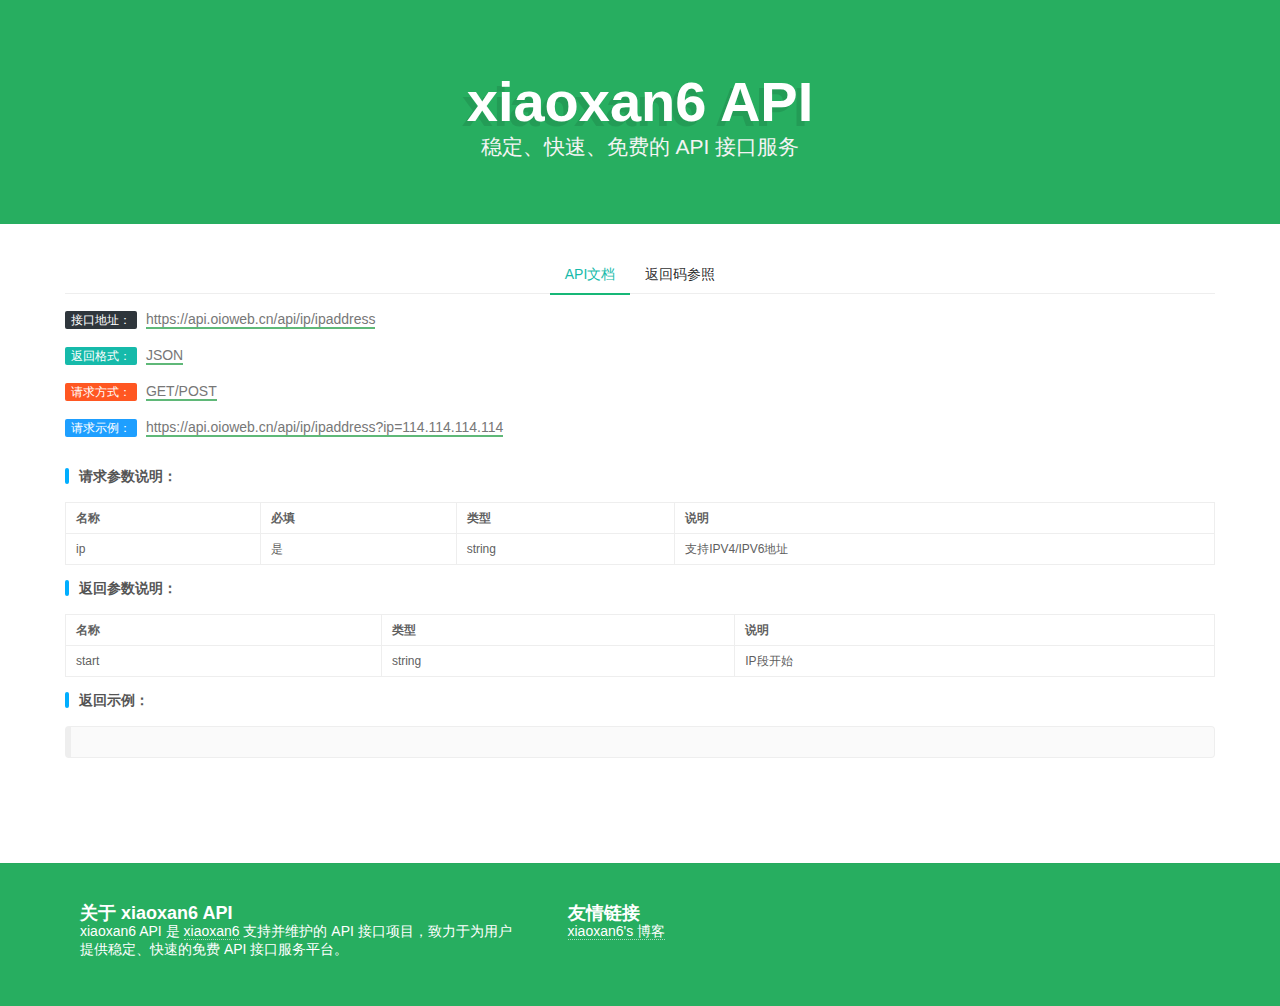
==== apis_docs.html @ bab0900e "feat: Add docs" ====
<!doctype html>
<html lang="zh">
<head>
    <meta charset="UTF-8">
    <meta name="viewport"
          content="width=device-width, user-scalable=no, initial-scale=1.0, maximum-scale=1.0, minimum-scale=1.0">
    <meta http-equiv="X-UA-Compatible" content="ie=edge">
    <title>xiaoxan6 API - 提供免费接口调用平台</title>
    <link rel="icon" href="https://fav.farm/🚜"/>
    <meta name="description" content="xiaoxan6 API是 xiaoxan6 免费提供API数据接口调用服务平台 - 我们致力于为用户提供稳定、快速的免费API数据接口服务。">
    <meta name="keywords" content="API,聚合数据,API数据接口,API,免费接口,免费api接口调用,免费API数据调用,xiaoxan6 API">
    <meta name="author" content="xiaoxan6">
    <meta name="founder" content="xiaoxan6 API">
    <link href="static/bootstrap/3.3.7/css/bootstrap.min.css" rel="stylesheet">
    <link rel="stylesheet" href="static/layui/layer.css">
    <script src="static/layui/layui.js"></script>
    <link href="static/css/site.min.css" rel="stylesheet">
    <style>.url {
        word-break: break-all;
        cursor: pointer;
        margin-left: 5px;
        color: #777;
        border: none;
        border-radius: 0;
        border-bottom: 2px solid #5FB878;
    }

    .simpleTable {
        line-height: 20px;
        padding-bottom: 16px;
    }

    .linep {
        font-size: 14px;
        font-weight: 700;
        color: #555;
        padding-left: 14px;
        height: 16px;
        line-height: 16px;
        margin-bottom: 18px;
        position: relative;
        margin-top: 15px;
    }

    .linep:before {
        content: '';
        width: 4px;
        height: 16px;
        background: #00aeff;
        border-radius: 2px;
        position: absolute;
        left: 0;
        top: 0;
    }</style>
</head>
<body class="home-template">
<header class="site-header">
    <nav class="navbar navbar-static-top main-navbar" id="top">
        <div class="container">
            <div class="navbar-header">
                <button class="navbar-toggle collapsed" type="button" data-toggle="collapse" data-target="#bs-navbar"
                        aria-controls="bs-navbar" aria-expanded="false">
                    <span class="sr-only">Toggle navigation</span>
                    <span class="icon-bar"></span>
                    <span class="icon-bar"></span>
                    <span class="icon-bar"></span>
                </button>
                <a href="/apis" class="navbar-brand brand-bootcdn text-hide">教书先生API</a>
            </div>
        </div>
    </nav>
    <div class="container jumbotron">
        <div class="row">
            <div class="col-xs-12">
                <h1>xiaoxan6 API</h1>
                <p>稳定、快速、免费的 API 接口服务
                </p>
            </div>
        </div>
    </div>
</header>
<div class="layui-container">
    <div class="layui-tab layui-tab-brief" lay-filter="docDemoTabBrief">
        <ul class="layui-tab-title" style="text-align: center!important;">
            <li class="layui-this">API文档</li>
            <li>返回码参照</li>
<!--            <li>示例代码</li>-->
        </ul>
        <div class="layui-tab-content">
            <div class="layui-tab-item layui-show">
                <p class="simpleTable">
                    <span class="layui-badge layui-bg-black">接口地址：</span>
                    <span class="url"
                          data-clipboard-text="https://api.oioweb.cn/api/ip/ipaddress">https://api.oioweb.cn/api/ip/ipaddress</span>
                </p>
                <p class="simpleTable">
                    <span class="layui-badge layui-bg-green">返回格式：</span>
                    <span class="url" data-clipboard-text="JSON">JSON</span>
                </p>
                <p class="simpleTable">
                    <span class="layui-badge">请求方式：</span>
                    <span class="url" data-clipboard-text="GET/POST">GET/POST</span>
                </p>
                <p class="simpleTable">
                    <span class="layui-badge layui-bg-blue">请求示例：</span>
                    <span class="url" data-clipboard-text="https://api.oioweb.cn/api/ip/ipaddress?ip=114.114.114.114">https://api.oioweb.cn/api/ip/ipaddress?ip=114.114.114.114</span>
                </p>
                <p class="linep">请求参数说明：</p>
                <table class="layui-table" lay-size="sm">
                    <thead>
                    <tr>
                        <th>名称</th>
                        <th>必填</th>
                        <th>类型</th>
                        <th>说明</th>
                    </tr>
                    </thead>
                    <tbody>
                    <tr>
                        <td>ip</td>
                        <td>是</td>
                        <td>string</td>
                        <td>支持IPV4/IPV6地址</td>
                    </tr>
                    </tbody>
                </table>
                <p class="linep">返回参数说明：</p>
                <table class="layui-table" lay-size="sm">
                    <thead>
                    <tr>
                        <th>名称</th>
                        <th>类型</th>
                        <th>说明</th>
                    </tr>
                    </thead>
                    <tbody>
                    <tr>
                        <td>start</td>
                        <td>string</td>
                        <td>IP段开始</td>
                    </tr>
                    </tbody>
                </table>
                <p class="linep">返回示例：</p>
                <pre class="layui-code" id="code" lay-options="{about:'教书先生API'}"></pre>
            </div>
            <div class="layui-tab-item">
                <p class="linep">错误码格式说明：</p>
                <table class="layui-table" lay-size="sm">
                    <thead>
                    <tr>
                        <th>名称</th>
                        <th>说明</th>
                    </tr>
                    </thead>
                    <tbody>
                    <tr>
                        <td>200</td>
                        <td>查询成功</td>
                    </tr>
                    <tr>
                        <td>400</td>
                        <td>输入参数错误导致失败</td>
                    </tr>
                    <tr>
                        <td>500</td>
                        <td>服务器端出错导致失败</td>
                    </tr>
                    </tbody>
                </table>
            </div>
<!--            <div class="layui-tab-item">-->
<!--                <p class="linep">代码示例：</p>-->
<!--                <pre class="layui-code">暂无示例，有问题或者不懂请加站长交流群：611987360  获取调用方法。</pre>-->
<!--            </div>-->
        </div>
    </div>
</div>
<footer id="footer" class="footer hidden-print">
    <div class="container">
        <div class="row">
            <div class="footer-about col-md-5 col-sm-12" id="about">
                <h4>关于 xiaoxan6 API</h4>
                <p>xiaoxan6 API 是 <a href="https://blog.oioweb.cn" target="_blank">xiaoxan6</a> 支持并维护的 API
                    接口项目，致力于为用户提供稳定、快速的免费 API 接口服务平台。
                </p>
            </div>
            <div class="footer-techs col-md-5 col-sm-12">
                <h4>友情链接</h4>
                <ul class="list-unstyled list-inline">
                    <li><a href="https://xiaoxuan6.vercel.app" target="_blank">xiaoxan6's 博客</a></li>
                </ul>
            </div>
            <!--            <div class="footer-sponsors col-md-2 col-sm-12">-->
            <!--                <h4>赞助我们</h4>-->
            <!--                <p>-->
            <!--                    <img src="">-->
            <!--                </p>-->
            <!--            </div>-->
        </div>
    </div>
</footer>
</body>

<script src="static/layui/clipboard.min.js"></script>
<script src="/static/js/jquery.min.js"></script>
<script src="static/js/docs.js"></script>
<script>
    const clipboard = new ClipboardJS('.url');
    clipboard.on('success', function (e) {
        layer.msg('复制成功!');
    });
    clipboard.on('error', function (e) {
        layer.msg('复制成功!');
    });
</script>
</html>
---- static/layui/layer.css ----
blockquote,body,button,dd,div,dl,dt,form,h1,h2,h3,h4,h5,h6,input,li,ol,p,pre,td,textarea,th,ul {
    margin: 0;
    padding: 0;
    -webkit-tap-highlight-color: rgba(0,0,0,0)
}

a:active,a:hover {
    outline: 0
}

img {
    display: inline-block;
    border: none;
    vertical-align: middle
}

li {
    list-style: none
}

table {
    border-collapse: collapse;
    border-spacing: 0
}

h1,h2,h3,h4 {
    font-weight: 700
}

h5,h6 {
    font-weight: 500;
    font-size: 100%
}

button,input,select,textarea {
    font-size: 100%
}

button,input,optgroup,option,select,textarea {
    font-family: inherit;
    font-size: inherit;
    font-style: inherit;
    font-weight: inherit;
    outline: 0
}

pre {
    white-space: pre-wrap;
    white-space: -moz-pre-wrap;
    white-space: -pre-wrap;
    white-space: -o-pre-wrap;
    word-wrap: break-word
}

body {
    line-height: 1.6;
    color: #333;
    color: rgba(0,0,0,.85);
    font: 14px Helvetica Neue,Helvetica,PingFang SC,Tahoma,Arial,sans-serif
}

hr {
    height: 0;
    line-height: 0;
    margin: 10px 0;
    padding: 0;
    border: none!important;
    border-bottom: 1px solid #eee!important;
    clear: both;
    overflow: hidden;
    background: 0 0
}

a {
    color: #333;
    text-decoration: none
}

a:hover {
    color: #777
}

a cite {
    font-style: normal;
    *cursor: pointer
}

.layui-border-box,.layui-border-box * {
    box-sizing: border-box
}

.layui-box,.layui-box * {
    box-sizing: content-box
}

.layui-clear {
    clear: both;
    *zoom:1}

.layui-clear:after {
    content: '\20';
    clear: both;
    *zoom:1;display: block;
    height: 0
}

.layui-clear-space {
    word-spacing: -5px
}

.layui-inline {
    position: relative;
    display: inline-block;
    *display: inline;
    *zoom:1;vertical-align: middle
}

.layui-edge {
    position: relative;
    display: inline-block;
    vertical-align: middle;
    width: 0;
    height: 0;
    border-width: 6px;
    border-style: dashed;
    border-color: transparent;
    overflow: hidden
}

.layui-edge-top {
    top: -4px;
    border-bottom-color: #999;
    border-bottom-style: solid
}

.layui-edge-right {
    border-left-color: #999;
    border-left-style: solid
}

.layui-edge-bottom {
    top: 2px;
    border-top-color: #999;
    border-top-style: solid
}

.layui-edge-left {
    border-right-color: #999;
    border-right-style: solid
}

.layui-elip {
    text-overflow: ellipsis;
    overflow: hidden;
    white-space: nowrap
}

.layui-disabled,.layui-icon,.layui-unselect {
    -moz-user-select: none;
    -webkit-user-select: none;
    -ms-user-select: none
}

.layui-disabled,.layui-disabled:hover {
    color: #d2d2d2!important;
    cursor: not-allowed!important
}

.layui-circle {
    border-radius: 100%
}

.layui-show {
    display: block!important
}

.layui-hide {
    display: none!important
}

.layui-show-v {
    visibility: visible!important
}

.layui-hide-v {
    visibility: hidden!important
}

@font-face {
    font-family: layui-icon;
    src: url(../font/iconfont.eot?v=282);
    src: url(../font/iconfont.eot?v=282#iefix) format('embedded-opentype'),url(../font/iconfont.woff2?v=282) format('woff2'),url(../font/iconfont.woff?v=282) format('woff'),url(../font/iconfont.ttf?v=282) format('truetype'),url(../font/iconfont.svg?v=282#layui-icon) format('svg')
}

.layui-icon {
    font-family: layui-icon!important;
    font-size: 16px;
    font-style: normal;
    -webkit-font-smoothing: antialiased;
    -moz-osx-font-smoothing: grayscale
}

.layui-icon-leaf:before {
    content: "\e701"
}

.layui-icon-folder:before {
    content: "\eabe"
}

.layui-icon-folder-open:before {
    content: "\eac1"
}

.layui-icon-gitee:before {
    content: "\e69b"
}

.layui-icon-github:before {
    content: "\e6a7"
}

.layui-icon-disabled:before {
    content: "\e6cc"
}

.layui-icon-moon:before {
    content: "\e6c2"
}

.layui-icon-error:before {
    content: "\e693"
}

.layui-icon-success:before {
    content: "\e697"
}

.layui-icon-question:before {
    content: "\e699"
}

.layui-icon-lock:before {
    content: "\e69a"
}

.layui-icon-eye:before {
    content: "\e695"
}

.layui-icon-eye-invisible:before {
    content: "\e696"
}

.layui-icon-backspace:before {
    content: "\e694"
}

.layui-icon-tips-fill:before {
    content: "\eb2e"
}

.layui-icon-test:before {
    content: "\e692"
}

.layui-icon-clear:before {
    content: "\e788"
}

.layui-icon-heart-fill:before {
    content: "\e68f"
}

.layui-icon-light:before {
    content: "\e748"
}

.layui-icon-music:before {
    content: "\e690"
}

.layui-icon-time:before {
    content: "\e68d"
}

.layui-icon-ie:before {
    content: "\e7bb"
}

.layui-icon-firefox:before {
    content: "\e686"
}

.layui-icon-at:before {
    content: "\e687"
}

.layui-icon-bluetooth:before {
    content: "\e689"
}

.layui-icon-chrome:before {
    content: "\e68a"
}

.layui-icon-edge:before {
    content: "\e68b"
}

.layui-icon-heart:before {
    content: "\e68c"
}

.layui-icon-key:before {
    content: "\e683"
}

.layui-icon-android:before {
    content: "\e684"
}

.layui-icon-mike:before {
    content: "\e6dc"
}

.layui-icon-mute:before {
    content: "\e685"
}

.layui-icon-gift:before {
    content: "\e627"
}

.layui-icon-windows:before {
    content: "\e67f"
}

.layui-icon-ios:before {
    content: "\e680"
}

.layui-icon-logout:before {
    content: "\e682"
}

.layui-icon-wifi:before {
    content: "\e7e0"
}

.layui-icon-rss:before {
    content: "\e808"
}

.layui-icon-email:before {
    content: "\e618"
}

.layui-icon-reduce-circle:before {
    content: "\e616"
}

.layui-icon-transfer:before {
    content: "\e691"
}

.layui-icon-service:before {
    content: "\e626"
}

.layui-icon-addition:before {
    content: "\e624"
}

.layui-icon-subtraction:before {
    content: "\e67e"
}

.layui-icon-slider:before {
    content: "\e714"
}

.layui-icon-print:before {
    content: "\e66d"
}

.layui-icon-export:before {
    content: "\e67d"
}

.layui-icon-cols:before {
    content: "\e610"
}

.layui-icon-screen-full:before {
    content: "\e622"
}

.layui-icon-screen-restore:before {
    content: "\e758"
}

.layui-icon-rate-half:before {
    content: "\e6c9"
}

.layui-icon-rate-solid:before {
    content: "\e67a"
}

.layui-icon-rate:before {
    content: "\e67b"
}

.layui-icon-cellphone:before {
    content: "\e678"
}

.layui-icon-vercode:before {
    content: "\e679"
}

.layui-icon-login-weibo:before {
    content: "\e675"
}

.layui-icon-login-qq:before {
    content: "\e676"
}

.layui-icon-login-wechat:before {
    content: "\e677"
}

.layui-icon-username:before {
    content: "\e66f"
}

.layui-icon-password:before {
    content: "\e673"
}

.layui-icon-refresh-3:before {
    content: "\e9aa"
}

.layui-icon-auz:before {
    content: "\e672"
}

.layui-icon-shrink-right:before {
    content: "\e668"
}

.layui-icon-spread-left:before {
    content: "\e66b"
}

.layui-icon-snowflake:before {
    content: "\e6b1"
}

.layui-icon-tips:before {
    content: "\e702"
}

.layui-icon-note:before {
    content: "\e66e"
}

.layui-icon-senior:before {
    content: "\e674"
}

.layui-icon-refresh-1:before {
    content: "\e666"
}

.layui-icon-refresh:before {
    content: "\e669"
}

.layui-icon-flag:before {
    content: "\e66c"
}

.layui-icon-theme:before {
    content: "\e66a"
}

.layui-icon-notice:before {
    content: "\e667"
}

.layui-icon-console:before {
    content: "\e665"
}

.layui-icon-website:before {
    content: "\e7ae"
}

.layui-icon-face-surprised:before {
    content: "\e664"
}

.layui-icon-set:before {
    content: "\e716"
}

.layui-icon-template:before {
    content: "\e663"
}

.layui-icon-app:before {
    content: "\e653"
}

.layui-icon-template-1:before {
    content: "\e656"
}

.layui-icon-home:before {
    content: "\e68e"
}

.layui-icon-female:before {
    content: "\e661"
}

.layui-icon-male:before {
    content: "\e662"
}

.layui-icon-tread:before {
    content: "\e6c5"
}

.layui-icon-praise:before {
    content: "\e6c6"
}

.layui-icon-rmb:before {
    content: "\e65e"
}

.layui-icon-more:before {
    content: "\e65f"
}

.layui-icon-camera:before {
    content: "\e660"
}

.layui-icon-cart-simple:before {
    content: "\e698"
}

.layui-icon-face-cry:before {
    content: "\e69c"
}

.layui-icon-face-smile:before {
    content: "\e6af"
}

.layui-icon-survey:before {
    content: "\e6b2"
}

.layui-icon-read:before {
    content: "\e705"
}

.layui-icon-location:before {
    content: "\e715"
}

.layui-icon-dollar:before {
    content: "\e659"
}

.layui-icon-diamond:before {
    content: "\e735"
}

.layui-icon-return:before {
    content: "\e65c"
}

.layui-icon-camera-fill:before {
    content: "\e65d"
}

.layui-icon-fire:before {
    content: "\e756"
}

.layui-icon-more-vertical:before {
    content: "\e671"
}

.layui-icon-cart:before {
    content: "\e657"
}

.layui-icon-star-fill:before {
    content: "\e658"
}

.layui-icon-prev:before {
    content: "\e65a"
}

.layui-icon-next:before {
    content: "\e65b"
}

.layui-icon-upload:before {
    content: "\e67c"
}

.layui-icon-upload-drag:before {
    content: "\e681"
}

.layui-icon-user:before {
    content: "\e770"
}

.layui-icon-file-b:before {
    content: "\e655"
}

.layui-icon-component:before {
    content: "\e857"
}

.layui-icon-find-fill:before {
    content: "\e670"
}

.layui-icon-loading:before {
    content: "\e63d"
}

.layui-icon-loading-1:before {
    content: "\e63e"
}

.layui-icon-add-1:before {
    content: "\e654"
}

.layui-icon-pause:before {
    content: "\e651"
}

.layui-icon-play:before {
    content: "\e652"
}

.layui-icon-video:before {
    content: "\e6ed"
}

.layui-icon-headset:before {
    content: "\e6fc"
}

.layui-icon-voice:before {
    content: "\e688"
}

.layui-icon-speaker:before {
    content: "\e645"
}

.layui-icon-fonts-del:before {
    content: "\e64f"
}

.layui-icon-fonts-html:before {
    content: "\e64b"
}

.layui-icon-fonts-code:before {
    content: "\e64e"
}

.layui-icon-fonts-strong:before {
    content: "\e62b"
}

.layui-icon-unlink:before {
    content: "\e64d"
}

.layui-icon-picture:before {
    content: "\e64a"
}

.layui-icon-link:before {
    content: "\e64c"
}

.layui-icon-face-smile-b:before {
    content: "\e650"
}

.layui-icon-align-center:before {
    content: "\e647"
}

.layui-icon-align-right:before {
    content: "\e648"
}

.layui-icon-align-left:before {
    content: "\e649"
}

.layui-icon-fonts-u:before {
    content: "\e646"
}

.layui-icon-fonts-i:before {
    content: "\e644"
}

.layui-icon-tabs:before {
    content: "\e62a"
}

.layui-icon-circle:before {
    content: "\e63f"
}

.layui-icon-radio:before {
    content: "\e643"
}

.layui-icon-share:before {
    content: "\e641"
}

.layui-icon-edit:before {
    content: "\e642"
}

.layui-icon-delete:before {
    content: "\e640"
}

.layui-icon-engine:before {
    content: "\e628"
}

.layui-icon-chart-screen:before {
    content: "\e629"
}

.layui-icon-chart:before {
    content: "\e62c"
}

.layui-icon-table:before {
    content: "\e62d"
}

.layui-icon-tree:before {
    content: "\e62e"
}

.layui-icon-upload-circle:before {
    content: "\e62f"
}

.layui-icon-templeate-1:before {
    content: "\e630"
}

.layui-icon-util:before {
    content: "\e631"
}

.layui-icon-layouts:before {
    content: "\e632"
}

.layui-icon-prev-circle:before {
    content: "\e633"
}

.layui-icon-carousel:before {
    content: "\e634"
}

.layui-icon-code-circle:before {
    content: "\e635"
}

.layui-icon-water:before {
    content: "\e636"
}

.layui-icon-date:before {
    content: "\e637"
}

.layui-icon-layer:before {
    content: "\e638"
}

.layui-icon-fonts-clear:before {
    content: "\e639"
}

.layui-icon-dialogue:before {
    content: "\e63a"
}

.layui-icon-cellphone-fine:before {
    content: "\e63b"
}

.layui-icon-form:before {
    content: "\e63c"
}

.layui-icon-file:before {
    content: "\e621"
}

.layui-icon-triangle-r:before {
    content: "\e623"
}

.layui-icon-triangle-d:before {
    content: "\e625"
}

.layui-icon-set-sm:before {
    content: "\e620"
}

.layui-icon-add-circle:before {
    content: "\e61f"
}

.layui-icon-layim-download:before {
    content: "\e61e"
}

.layui-icon-layim-uploadfile:before {
    content: "\e61d"
}

.layui-icon-404:before {
    content: "\e61c"
}

.layui-icon-about:before {
    content: "\e60b"
}

.layui-icon-layim-theme:before {
    content: "\e61b"
}

.layui-icon-down:before {
    content: "\e61a"
}

.layui-icon-up:before {
    content: "\e619"
}

.layui-icon-circle-dot:before {
    content: "\e617"
}

.layui-icon-set-fill:before {
    content: "\e614"
}

.layui-icon-search:before {
    content: "\e615"
}

.layui-icon-friends:before {
    content: "\e612"
}

.layui-icon-group:before {
    content: "\e613"
}

.layui-icon-reply-fill:before {
    content: "\e611"
}

.layui-icon-menu-fill:before {
    content: "\e60f"
}

.layui-icon-face-smile-fine:before {
    content: "\e60c"
}

.layui-icon-picture-fine:before {
    content: "\e60d"
}

.layui-icon-log:before {
    content: "\e60e"
}

.layui-icon-list:before {
    content: "\e60a"
}

.layui-icon-release:before {
    content: "\e609"
}

.layui-icon-add-circle-fine:before {
    content: "\e608"
}

.layui-icon-ok:before {
    content: "\e605"
}

.layui-icon-help:before {
    content: "\e607"
}

.layui-icon-chat:before {
    content: "\e606"
}

.layui-icon-top:before {
    content: "\e604"
}

.layui-icon-right:before {
    content: "\e602"
}

.layui-icon-left:before {
    content: "\e603"
}

.layui-icon-star:before {
    content: "\e600"
}

.layui-icon-download-circle:before {
    content: "\e601"
}

.layui-icon-close:before {
    content: "\1006"
}

.layui-icon-close-fill:before {
    content: "\1007"
}

.layui-icon-ok-circle:before {
    content: "\1005"
}

.layui-main {
    position: relative;
    width: 1160px;
    margin: 0 auto
}

.layui-header {
    position: relative;
    z-index: 1000;
    height: 60px
}

.layui-header a:hover {
    transition: all .5s;
    -webkit-transition: all .5s
}

.layui-side {
    position: fixed;
    left: 0;
    top: 0;
    bottom: 0;
    z-index: 999;
    width: 200px;
    overflow-x: hidden
}

.layui-side-scroll {
    position: relative;
    width: 220px;
    height: 100%;
    overflow-x: hidden
}

.layui-body {
    position: relative;
    left: 200px;
    right: 0;
    top: 0;
    bottom: 0;
    z-index: 900;
    width: auto;
    box-sizing: border-box
}

.layui-layout-body {
    overflow-x: hidden
}

.layui-layout-admin .layui-header {
    position: fixed;
    top: 0;
    left: 0;
    right: 0;
    background-color: #23292e
}

.layui-layout-admin .layui-side {
    top: 60px;
    width: 200px;
    overflow-x: hidden
}

.layui-layout-admin .layui-body {
    position: absolute;
    top: 60px;
    padding-bottom: 44px
}

.layui-layout-admin .layui-main {
    width: auto;
    margin: 0 15px
}

.layui-layout-admin .layui-footer {
    position: fixed;
    left: 200px;
    right: 0;
    bottom: 0;
    z-index: 990;
    height: 44px;
    line-height: 44px;
    padding: 0 15px;
    box-shadow: -1px 0 4px rgb(0 0 0 / 12%);
    background-color: #fafafa
}

.layui-layout-admin .layui-logo {
    position: absolute;
    left: 0;
    top: 0;
    width: 200px;
    height: 100%;
    line-height: 60px;
    text-align: center;
    color: #16baaa;
    font-size: 16px;
    box-shadow: 0 1px 2px 0 rgb(0 0 0 / 15%)
}

.layui-layout-admin .layui-header .layui-nav {
    background: 0 0
}

.layui-layout-left {
    position: absolute!important;
    left: 200px;
    top: 0
}

.layui-layout-right {
    position: absolute!important;
    right: 0;
    top: 0
}

.layui-container {
    position: relative;
    margin: 0 auto;
    box-sizing: border-box
}

.layui-fluid {
    position: relative;
    margin: 0 auto;
    padding: 0 15px
}

.layui-row:after,.layui-row:before {
    content: "";
    display: block;
    clear: both
}

.layui-col-lg1,.layui-col-lg10,.layui-col-lg11,.layui-col-lg12,.layui-col-lg2,.layui-col-lg3,.layui-col-lg4,.layui-col-lg5,.layui-col-lg6,.layui-col-lg7,.layui-col-lg8,.layui-col-lg9,.layui-col-md1,.layui-col-md10,.layui-col-md11,.layui-col-md12,.layui-col-md2,.layui-col-md3,.layui-col-md4,.layui-col-md5,.layui-col-md6,.layui-col-md7,.layui-col-md8,.layui-col-md9,.layui-col-sm1,.layui-col-sm10,.layui-col-sm11,.layui-col-sm12,.layui-col-sm2,.layui-col-sm3,.layui-col-sm4,.layui-col-sm5,.layui-col-sm6,.layui-col-sm7,.layui-col-sm8,.layui-col-sm9,.layui-col-xl1,.layui-col-xl10,.layui-col-xl11,.layui-col-xl12,.layui-col-xl2,.layui-col-xl3,.layui-col-xl4,.layui-col-xl5,.layui-col-xl6,.layui-col-xl7,.layui-col-xl8,.layui-col-xl9,.layui-col-xs1,.layui-col-xs10,.layui-col-xs11,.layui-col-xs12,.layui-col-xs2,.layui-col-xs3,.layui-col-xs4,.layui-col-xs5,.layui-col-xs6,.layui-col-xs7,.layui-col-xs8,.layui-col-xs9 {
    position: relative;
    display: block;
    box-sizing: border-box
}

.layui-col-xs1,.layui-col-xs10,.layui-col-xs11,.layui-col-xs12,.layui-col-xs2,.layui-col-xs3,.layui-col-xs4,.layui-col-xs5,.layui-col-xs6,.layui-col-xs7,.layui-col-xs8,.layui-col-xs9 {
    float: left
}

.layui-col-xs1 {
    width: 8.33333333%
}

.layui-col-xs2 {
    width: 16.66666667%
}

.layui-col-xs3 {
    width: 25%
}

.layui-col-xs4 {
    width: 33.33333333%
}

.layui-col-xs5 {
    width: 41.66666667%
}

.layui-col-xs6 {
    width: 50%
}

.layui-col-xs7 {
    width: 58.33333333%
}

.layui-col-xs8 {
    width: 66.66666667%
}

.layui-col-xs9 {
    width: 75%
}

.layui-col-xs10 {
    width: 83.33333333%
}

.layui-col-xs11 {
    width: 91.66666667%
}

.layui-col-xs12 {
    width: 100%
}

.layui-col-xs-offset1 {
    margin-left: 8.33333333%
}

.layui-col-xs-offset2 {
    margin-left: 16.66666667%
}

.layui-col-xs-offset3 {
    margin-left: 25%
}

.layui-col-xs-offset4 {
    margin-left: 33.33333333%
}

.layui-col-xs-offset5 {
    margin-left: 41.66666667%
}

.layui-col-xs-offset6 {
    margin-left: 50%
}

.layui-col-xs-offset7 {
    margin-left: 58.33333333%
}

.layui-col-xs-offset8 {
    margin-left: 66.66666667%
}

.layui-col-xs-offset9 {
    margin-left: 75%
}

.layui-col-xs-offset10 {
    margin-left: 83.33333333%
}

.layui-col-xs-offset11 {
    margin-left: 91.66666667%
}

.layui-col-xs-offset12 {
    margin-left: 100%
}

@media screen and (max-width: 767.98px) {
    .layui-container {
        padding:0 15px
    }

    .layui-hide-xs {
        display: none!important
    }

    .layui-show-xs-block {
        display: block!important
    }

    .layui-show-xs-inline {
        display: inline!important
    }

    .layui-show-xs-inline-block {
        display: inline-block!important
    }
}

@media screen and (min-width: 768px) {
    .layui-container {
        width:720px
    }

    .layui-hide-sm {
        display: none!important
    }

    .layui-show-sm-block {
        display: block!important
    }

    .layui-show-sm-inline {
        display: inline!important
    }

    .layui-show-sm-inline-block {
        display: inline-block!important
    }

    .layui-col-sm1,.layui-col-sm10,.layui-col-sm11,.layui-col-sm12,.layui-col-sm2,.layui-col-sm3,.layui-col-sm4,.layui-col-sm5,.layui-col-sm6,.layui-col-sm7,.layui-col-sm8,.layui-col-sm9 {
        float: left
    }

    .layui-col-sm1 {
        width: 8.33333333%
    }

    .layui-col-sm2 {
        width: 16.66666667%
    }

    .layui-col-sm3 {
        width: 25%
    }

    .layui-col-sm4 {
        width: 33.33333333%
    }

    .layui-col-sm5 {
        width: 41.66666667%
    }

    .layui-col-sm6 {
        width: 50%
    }

    .layui-col-sm7 {
        width: 58.33333333%
    }

    .layui-col-sm8 {
        width: 66.66666667%
    }

    .layui-col-sm9 {
        width: 75%
    }

    .layui-col-sm10 {
        width: 83.33333333%
    }

    .layui-col-sm11 {
        width: 91.66666667%
    }

    .layui-col-sm12 {
        width: 100%
    }

    .layui-col-sm-offset1 {
        margin-left: 8.33333333%
    }

    .layui-col-sm-offset2 {
        margin-left: 16.66666667%
    }

    .layui-col-sm-offset3 {
        margin-left: 25%
    }

    .layui-col-sm-offset4 {
        margin-left: 33.33333333%
    }

    .layui-col-sm-offset5 {
        margin-left: 41.66666667%
    }

    .layui-col-sm-offset6 {
        margin-left: 50%
    }

    .layui-col-sm-offset7 {
        margin-left: 58.33333333%
    }

    .layui-col-sm-offset8 {
        margin-left: 66.66666667%
    }

    .layui-col-sm-offset9 {
        margin-left: 75%
    }

    .layui-col-sm-offset10 {
        margin-left: 83.33333333%
    }

    .layui-col-sm-offset11 {
        margin-left: 91.66666667%
    }

    .layui-col-sm-offset12 {
        margin-left: 100%
    }
}

@media screen and (min-width: 992px) {
    .layui-container {
        width:960px
    }

    .layui-hide-md {
        display: none!important
    }

    .layui-show-md-block {
        display: block!important
    }

    .layui-show-md-inline {
        display: inline!important
    }

    .layui-show-md-inline-block {
        display: inline-block!important
    }

    .layui-col-md1,.layui-col-md10,.layui-col-md11,.layui-col-md12,.layui-col-md2,.layui-col-md3,.layui-col-md4,.layui-col-md5,.layui-col-md6,.layui-col-md7,.layui-col-md8,.layui-col-md9 {
        float: left
    }

    .layui-col-md1 {
        width: 8.33333333%
    }

    .layui-col-md2 {
        width: 16.66666667%
    }

    .layui-col-md3 {
        width: 25%
    }

    .layui-col-md4 {
        width: 33.33333333%
    }

    .layui-col-md5 {
        width: 41.66666667%
    }

    .layui-col-md6 {
        width: 50%
    }

    .layui-col-md7 {
        width: 58.33333333%
    }

    .layui-col-md8 {
        width: 66.66666667%
    }

    .layui-col-md9 {
        width: 75%
    }

    .layui-col-md10 {
        width: 83.33333333%
    }

    .layui-col-md11 {
        width: 91.66666667%
    }

    .layui-col-md12 {
        width: 100%
    }

    .layui-col-md-offset1 {
        margin-left: 8.33333333%
    }

    .layui-col-md-offset2 {
        margin-left: 16.66666667%
    }

    .layui-col-md-offset3 {
        margin-left: 25%
    }

    .layui-col-md-offset4 {
        margin-left: 33.33333333%
    }

    .layui-col-md-offset5 {
        margin-left: 41.66666667%
    }

    .layui-col-md-offset6 {
        margin-left: 50%
    }

    .layui-col-md-offset7 {
        margin-left: 58.33333333%
    }

    .layui-col-md-offset8 {
        margin-left: 66.66666667%
    }

    .layui-col-md-offset9 {
        margin-left: 75%
    }

    .layui-col-md-offset10 {
        margin-left: 83.33333333%
    }

    .layui-col-md-offset11 {
        margin-left: 91.66666667%
    }

    .layui-col-md-offset12 {
        margin-left: 100%
    }
}

@media screen and (min-width: 1200px) {
    .layui-container {
        width:1150px
    }

    .layui-hide-lg {
        display: none!important
    }

    .layui-show-lg-block {
        display: block!important
    }

    .layui-show-lg-inline {
        display: inline!important
    }

    .layui-show-lg-inline-block {
        display: inline-block!important
    }

    .layui-col-lg1,.layui-col-lg10,.layui-col-lg11,.layui-col-lg12,.layui-col-lg2,.layui-col-lg3,.layui-col-lg4,.layui-col-lg5,.layui-col-lg6,.layui-col-lg7,.layui-col-lg8,.layui-col-lg9 {
        float: left
    }

    .layui-col-lg1 {
        width: 8.33333333%
    }

    .layui-col-lg2 {
        width: 16.66666667%
    }

    .layui-col-lg3 {
        width: 25%
    }

    .layui-col-lg4 {
        width: 33.33333333%
    }

    .layui-col-lg5 {
        width: 41.66666667%
    }

    .layui-col-lg6 {
        width: 50%
    }

    .layui-col-lg7 {
        width: 58.33333333%
    }

    .layui-col-lg8 {
        width: 66.66666667%
    }

    .layui-col-lg9 {
        width: 75%
    }

    .layui-col-lg10 {
        width: 83.33333333%
    }

    .layui-col-lg11 {
        width: 91.66666667%
    }

    .layui-col-lg12 {
        width: 100%
    }

    .layui-col-lg-offset1 {
        margin-left: 8.33333333%
    }

    .layui-col-lg-offset2 {
        margin-left: 16.66666667%
    }

    .layui-col-lg-offset3 {
        margin-left: 25%
    }

    .layui-col-lg-offset4 {
        margin-left: 33.33333333%
    }

    .layui-col-lg-offset5 {
        margin-left: 41.66666667%
    }

    .layui-col-lg-offset6 {
        margin-left: 50%
    }

    .layui-col-lg-offset7 {
        margin-left: 58.33333333%
    }

    .layui-col-lg-offset8 {
        margin-left: 66.66666667%
    }

    .layui-col-lg-offset9 {
        margin-left: 75%
    }

    .layui-col-lg-offset10 {
        margin-left: 83.33333333%
    }

    .layui-col-lg-offset11 {
        margin-left: 91.66666667%
    }

    .layui-col-lg-offset12 {
        margin-left: 100%
    }
}

@media screen and (min-width: 1400px) {
    .layui-container {
        width:1330px
    }

    .layui-hide-xl {
        display: none!important
    }

    .layui-show-xl-block {
        display: block!important
    }

    .layui-show-xl-inline {
        display: inline!important
    }

    .layui-show-xl-inline-block {
        display: inline-block!important
    }

    .layui-col-xl1,.layui-col-xl10,.layui-col-xl11,.layui-col-xl12,.layui-col-xl2,.layui-col-xl3,.layui-col-xl4,.layui-col-xl5,.layui-col-xl6,.layui-col-xl7,.layui-col-xl8,.layui-col-xl9 {
        float: left
    }

    .layui-col-xl1 {
        width: 8.33333333%
    }

    .layui-col-xl2 {
        width: 16.66666667%
    }

    .layui-col-xl3 {
        width: 25%
    }

    .layui-col-xl4 {
        width: 33.33333333%
    }

    .layui-col-xl5 {
        width: 41.66666667%
    }

    .layui-col-xl6 {
        width: 50%
    }

    .layui-col-xl7 {
        width: 58.33333333%
    }

    .layui-col-xl8 {
        width: 66.66666667%
    }

    .layui-col-xl9 {
        width: 75%
    }

    .layui-col-xl10 {
        width: 83.33333333%
    }

    .layui-col-xl11 {
        width: 91.66666667%
    }

    .layui-col-xl12 {
        width: 100%
    }

    .layui-col-xl-offset1 {
        margin-left: 8.33333333%
    }

    .layui-col-xl-offset2 {
        margin-left: 16.66666667%
    }

    .layui-col-xl-offset3 {
        margin-left: 25%
    }

    .layui-col-xl-offset4 {
        margin-left: 33.33333333%
    }

    .layui-col-xl-offset5 {
        margin-left: 41.66666667%
    }

    .layui-col-xl-offset6 {
        margin-left: 50%
    }

    .layui-col-xl-offset7 {
        margin-left: 58.33333333%
    }

    .layui-col-xl-offset8 {
        margin-left: 66.66666667%
    }

    .layui-col-xl-offset9 {
        margin-left: 75%
    }

    .layui-col-xl-offset10 {
        margin-left: 83.33333333%
    }

    .layui-col-xl-offset11 {
        margin-left: 91.66666667%
    }

    .layui-col-xl-offset12 {
        margin-left: 100%
    }
}

.layui-col-space1 {
    margin: -.5px
}

.layui-col-space1>* {
    padding: .5px
}

.layui-col-space2 {
    margin: -1px
}

.layui-col-space2>* {
    padding: 1px
}

.layui-col-space4 {
    margin: -2px
}

.layui-col-space4>* {
    padding: 2px
}

.layui-col-space5 {
    margin: -2.5px
}

.layui-col-space5>* {
    padding: 2.5px
}

.layui-col-space6 {
    margin: -3px
}

.layui-col-space6>* {
    padding: 3px
}

.layui-col-space8 {
    margin: -4px
}

.layui-col-space8>* {
    padding: 4px
}

.layui-col-space10 {
    margin: -5px
}

.layui-col-space10>* {
    padding: 5px
}

.layui-col-space12 {
    margin: -6px
}

.layui-col-space12>* {
    padding: 6px
}

.layui-col-space14 {
    margin: -7px
}

.layui-col-space14>* {
    padding: 7px
}

.layui-col-space15 {
    margin: -7.5px
}

.layui-col-space15>* {
    padding: 7.5px
}

.layui-col-space16 {
    margin: -8px
}

.layui-col-space16>* {
    padding: 8px
}

.layui-col-space18 {
    margin: -9px
}

.layui-col-space18>* {
    padding: 9px
}

.layui-col-space20 {
    margin: -10px
}

.layui-col-space20>* {
    padding: 10px
}

.layui-col-space22 {
    margin: -11px
}

.layui-col-space22>* {
    padding: 11px
}

.layui-col-space24 {
    margin: -12px
}

.layui-col-space24>* {
    padding: 12px
}

.layui-col-space25 {
    margin: -12.5px
}

.layui-col-space25>* {
    padding: 12.5px
}

.layui-col-space26 {
    margin: -13px
}

.layui-col-space26>* {
    padding: 13px
}

.layui-col-space28 {
    margin: -14px
}

.layui-col-space28>* {
    padding: 14px
}

.layui-col-space30 {
    margin: -15px
}

.layui-col-space30>* {
    padding: 15px
}

.layui-col-space32 {
    margin: -15px
}

.layui-col-space32>* {
    padding: 15px
}

.layui-btn,.layui-input,.layui-select,.layui-textarea,.layui-upload-button {
    outline: 0;
    -webkit-appearance: none;
    transition: all .3s;
    -webkit-transition: all .3s;
    box-sizing: border-box
}

.layui-elem-quote {
    margin-bottom: 10px;
    padding: 15px;
    line-height: 1.8;
    border-left: 5px solid #16b777;
    border-radius: 0 2px 2px 0;
    background-color: #fafafa
}

.layui-quote-nm {
    border-style: solid;
    border-width: 1px;
    border-left-width: 5px;
    background: 0 0
}

.layui-elem-field {
    margin-bottom: 10px;
    padding: 0;
    border-width: 1px;
    border-style: solid
}

.layui-elem-field legend {
    margin-left: 20px;
    padding: 0 10px;
    font-size: 20px
}

.layui-field-title {
    margin: 16px 0;
    border-width: 0;
    border-top-width: 1px
}

.layui-field-box {
    padding: 15px
}

.layui-field-title .layui-field-box {
    padding: 10px 0
}

.layui-progress {
    position: relative;
    height: 6px;
    border-radius: 20px;
    background-color: #eee
}

.layui-progress-bar {
    position: absolute;
    left: 0;
    top: 0;
    width: 0;
    max-width: 100%;
    height: 6px;
    border-radius: 20px;
    text-align: right;
    background-color: #16b777;
    transition: all .3s;
    -webkit-transition: all .3s
}

.layui-progress-big,.layui-progress-big .layui-progress-bar {
    height: 18px;
    line-height: 18px
}

.layui-progress-text {
    position: relative;
    top: -20px;
    line-height: 18px;
    font-size: 12px;
    color: #5f5f5f
}

.layui-progress-big .layui-progress-text {
    position: static;
    padding: 0 10px;
    color: #fff
}

.layui-collapse {
    border-width: 1px;
    border-style: solid;
    border-radius: 2px
}

.layui-colla-content,.layui-colla-item {
    border-top-width: 1px;
    border-top-style: solid
}

.layui-colla-item:first-child {
    border-top: none
}

.layui-colla-title {
    position: relative;
    height: 42px;
    line-height: 42px;
    padding: 0 15px 0 35px;
    color: #333;
    background-color: #fafafa;
    cursor: pointer;
    font-size: 14px;
    overflow: hidden
}

.layui-colla-content {
    display: none;
    padding: 10px 15px;
    line-height: 1.6;
    color: #5f5f5f
}

.layui-colla-icon {
    position: absolute;
    left: 15px;
    top: 0;
    font-size: 14px
}

.layui-card {
    margin-bottom: 15px;
    border-radius: 2px;
    background-color: #fff;
    box-shadow: 0 1px 2px 0 rgba(0,0,0,.05)
}

.layui-card:last-child {
    margin-bottom: 0
}

.layui-card-header {
    position: relative;
    height: 42px;
    line-height: 42px;
    padding: 0 15px;
    border-bottom: 1px solid #f8f8f8;
    color: #333;
    border-radius: 2px 2px 0 0;
    font-size: 14px
}

.layui-card-body {
    position: relative;
    padding: 10px 15px;
    line-height: 24px
}

.layui-card-body[pad15] {
    padding: 15px
}

.layui-card-body[pad20] {
    padding: 20px
}

.layui-card-body .layui-table {
    margin: 5px 0
}

.layui-card .layui-tab {
    margin: 0
}

.layui-panel {
    position: relative;
    border-width: 1px;
    border-style: solid;
    border-radius: 2px;
    box-shadow: 1px 1px 4px rgb(0 0 0 / 8%);
    background-color: #fff;
    color: #5f5f5f
}

.layui-panel-window {
    position: relative;
    padding: 15px;
    border-radius: 0;
    border-top: 5px solid #eee;
    background-color: #fff
}

.layui-auxiliar-moving {
    position: fixed;
    left: 0;
    right: 0;
    top: 0;
    bottom: 0;
    width: 100%;
    height: 100%;
    background: 0 0;
    z-index: 9999999999
}

.layui-scollbar-hide {
    overflow: hidden!important
}

.layui-bg-red {
    background-color: #ff5722!important;
    color: #fff!important
}

.layui-bg-orange {
    background-color: #ffb800!important;
    color: #fff!important
}

.layui-bg-green {
    background-color: #16baaa!important;
    color: #fff!important
}

.layui-bg-cyan {
    background-color: #2f4056!important;
    color: #fff!important
}

.layui-bg-blue {
    background-color: #1e9fff!important;
    color: #fff!important
}

.layui-bg-purple {
    background-color: #a233c6!important;
    color: #fff!important
}

.layui-bg-black {
    background-color: #2f363c!important;
    color: #fff!important
}

.layui-bg-gray {
    background-color: #fafafa!important;
    color: #5f5f5f!important
}

.layui-badge-rim,.layui-border,.layui-colla-content,.layui-colla-item,.layui-collapse,.layui-elem-field,.layui-form-pane .layui-form-item[pane],.layui-form-pane .layui-form-label,.layui-input,.layui-input-split,.layui-panel,.layui-quote-nm,.layui-select,.layui-tab-bar,.layui-tab-card,.layui-tab-title,.layui-tab-title .layui-this:after,.layui-textarea {
    border-color: #eee
}

.layui-border {
    border-width: 1px;
    border-style: solid;
    color: #5f5f5f!important
}

.layui-border-red {
    border-width: 1px;
    border-style: solid;
    border-color: #ff5722!important;
    color: #ff5722!important
}

.layui-border-orange {
    border-width: 1px;
    border-style: solid;
    border-color: #ffb800!important;
    color: #ffb800!important
}

.layui-border-green {
    border-width: 1px;
    border-style: solid;
    border-color: #16baaa!important;
    color: #16baaa!important
}

.layui-border-cyan {
    border-width: 1px;
    border-style: solid;
    border-color: #2f4056!important;
    color: #2f4056!important
}

.layui-border-blue {
    border-width: 1px;
    border-style: solid;
    border-color: #1e9fff!important;
    color: #1e9fff!important
}

.layui-border-purple {
    border-width: 1px;
    border-style: solid;
    border-color: #a233c6!important;
    color: #a233c6!important
}

.layui-border-black {
    border-width: 1px;
    border-style: solid;
    border-color: #2f363c!important;
    color: #2f363c!important
}

.layui-timeline-item:before {
    background-color: #eee
}

.layui-text {
    line-height: 1.8;
    font-size: 14px
}

.layui-text h1,.layui-text h2,.layui-text h3,.layui-text h4,.layui-text h5,.layui-text h6 {
    color: #3a3a3a
}

.layui-text h1 {
    font-size: 32px
}

.layui-text h2 {
    font-size: 24px
}

.layui-text h3 {
    font-size: 18px
}

.layui-text h4 {
    font-size: 16px
}

.layui-text h5 {
    font-size: 14px
}

.layui-text h6 {
    font-size: 13px
}

.layui-text ol,.layui-text ul {
    padding-left: 15px
}

.layui-text ul li {
    margin-top: 5px;
    list-style-type: disc
}

.layui-text ol li {
    margin-top: 5px;
    list-style-type: decimal
}

.layui-text-em,.layui-word-aux {
    color: #999!important;
    padding-left: 5px!important;
    padding-right: 5px!important
}

.layui-text p {
    margin: 15px 0
}

.layui-text p:first-child {
    margin-top: 0
}

.layui-text p:last-child {
    margin-bottom: 0
}

.layui-text a:not(.layui-btn) {
    color: #01aaed
}

.layui-text a:not(.layui-btn):hover {
    text-decoration: underline
}

.layui-text blockquote:not(.layui-elem-quote) {
    padding: 5px 15px;
    border-left: 5px solid #eee
}

.layui-text pre>code:not(.layui-code) {
    padding: 15px;
    font-family: Courier New,Lucida Console,Consolas;
    background-color: #fafafa
}

.layui-font-12 {
    font-size: 12px!important
}

.layui-font-13 {
    font-size: 13px!important
}

.layui-font-14 {
    font-size: 14px!important
}

.layui-font-16 {
    font-size: 16px!important
}

.layui-font-18 {
    font-size: 18px!important
}

.layui-font-20 {
    font-size: 20px!important
}

.layui-font-22 {
    font-size: 22px!important
}

.layui-font-24 {
    font-size: 24px!important
}

.layui-font-26 {
    font-size: 26px!important
}

.layui-font-28 {
    font-size: 28px!important
}

.layui-font-30 {
    font-size: 30px!important
}

.layui-font-32 {
    font-size: 32px!important
}

.layui-font-red {
    color: #ff5722!important
}

.layui-font-orange {
    color: #ffb800!important
}

.layui-font-green {
    color: #16baaa!important
}

.layui-font-cyan {
    color: #2f4056!important
}

.layui-font-blue {
    color: #01aaed!important
}

.layui-font-purple {
    color: #a233c6!important
}

.layui-font-black {
    color: #000!important
}

.layui-font-gray {
    color: #c2c2c2!important
}

.layui-btn {
    display: inline-block;
    vertical-align: middle;
    height: 38px;
    line-height: 38px;
    border: 1px solid transparent;
    padding: 0 18px;
    background-color: #16baaa;
    color: #fff;
    white-space: nowrap;
    text-align: center;
    font-size: 14px;
    border-radius: 2px;
    cursor: pointer;
    -moz-user-select: none;
    -webkit-user-select: none;
    -ms-user-select: none
}

.layui-btn:hover {
    opacity: .8;
    filter: alpha(opacity=80);
    color: #fff
}

.layui-btn:active {
    opacity: 1;
    filter: alpha(opacity=100)
}

.layui-btn+.layui-btn {
    margin-left: 10px
}

.layui-btn-container {
    word-spacing: -5px
}

.layui-btn-container .layui-btn {
    margin-right: 10px;
    margin-bottom: 10px;
    word-spacing: normal
}

.layui-btn-container .layui-btn+.layui-btn {
    margin-left: 0
}

.layui-table .layui-btn-container .layui-btn {
    margin-bottom: 9px
}

.layui-btn-radius {
    border-radius: 100px
}

.layui-btn .layui-icon {
    padding: 0 2px;
    vertical-align: middle\0;
    vertical-align: bottom
}

.layui-btn-primary {
    border-color: #d2d2d2;
    background: 0 0;
    color: #5f5f5f
}

.layui-btn-primary:hover {
    border-color: #16baaa;
    color: #333
}

.layui-btn-normal {
    background-color: #1e9fff
}

.layui-btn-warm {
    background-color: #ffb800
}

.layui-btn-danger {
    background-color: #ff5722
}

.layui-btn-checked {
    background-color: #16b777
}

.layui-btn-disabled,.layui-btn-disabled:active,.layui-btn-disabled:hover {
    border-color: #eee!important;
    background-color: #fbfbfb!important;
    color: #d2d2d2!important;
    cursor: not-allowed!important;
    opacity: 1
}

.layui-btn-lg {
    height: 44px;
    line-height: 44px;
    padding: 0 25px;
    font-size: 16px
}

.layui-btn-sm {
    height: 30px;
    line-height: 30px;
    padding: 0 10px;
    font-size: 12px
}

.layui-btn-xs {
    height: 22px;
    line-height: 22px;
    padding: 0 5px;
    font-size: 12px
}

.layui-btn-xs i {
    font-size: 12px!important
}

.layui-btn-group {
    display: inline-block;
    vertical-align: middle;
    font-size: 0
}

.layui-btn-group .layui-btn {
    margin-left: 0!important;
    margin-right: 0!important;
    border-left: 1px solid rgba(255,255,255,.5);
    border-radius: 0
}

.layui-btn-group .layui-btn-primary {
    border-left: none
}

.layui-btn-group .layui-btn-primary:hover {
    border-color: #d2d2d2;
    color: #16baaa
}

.layui-btn-group .layui-btn:first-child {
    border-left: none;
    border-radius: 2px 0 0 2px
}

.layui-btn-group .layui-btn-primary:first-child {
    border-left: 1px solid #d2d2d2
}

.layui-btn-group .layui-btn:last-child {
    border-radius: 0 2px 2px 0
}

.layui-btn-group .layui-btn+.layui-btn {
    margin-left: 0
}

.layui-btn-group+.layui-btn-group {
    margin-left: 10px
}

.layui-btn-fluid {
    width: 100%
}

.layui-input,.layui-select,.layui-textarea {
    height: 38px;
    line-height: 1.3;
    line-height: 38px\9;
    border-width: 1px;
    border-style: solid;
    background-color: #fff;
    color: rgba(0,0,0,.85);
    border-radius: 2px
}

.layui-input::-webkit-input-placeholder,.layui-select::-webkit-input-placeholder,.layui-textarea::-webkit-input-placeholder {
    line-height: 1.3
}

.layui-input,.layui-textarea {
    display: block;
    width: 100%;
    padding-left: 10px
}

.layui-input:hover,.layui-textarea:hover {
    border-color: #d2d2d2!important
}

.layui-input:focus,.layui-textarea:focus {
    border-color: #d2d2d2!important
}

.layui-textarea {
    position: relative;
    min-height: 100px;
    height: auto;
    line-height: 20px;
    padding: 6px 10px;
    resize: vertical
}

.layui-select {
    padding: 0 10px
}

.layui-form input[type=checkbox],.layui-form input[type=radio],.layui-form select {
    display: none
}

.layui-form [lay-ignore] {
    display: initial
}

.layui-form-item {
    position: relative;
    margin-bottom: 15px;
    clear: both;
    *zoom:1}

.layui-form-item:after {
    content: '\20';
    clear: both;
    *zoom:1;display: block;
    height: 0
}

.layui-form-label {
    position: relative;
    float: left;
    display: block;
    padding: 9px 15px;
    width: 80px;
    font-weight: 400;
    line-height: 20px;
    text-align: right
}

.layui-form-label-col {
    display: block;
    float: none;
    padding: 9px 0;
    line-height: 20px;
    text-align: left
}

.layui-form-item .layui-inline {
    margin-bottom: 5px;
    margin-right: 10px
}

.layui-input-block,.layui-input-inline {
    position: relative
}

.layui-input-block {
    margin-left: 110px;
    min-height: 36px
}

.layui-input-inline {
    display: inline-block;
    vertical-align: middle
}

.layui-form-item .layui-input-inline {
    float: left;
    width: 190px;
    margin-right: 10px
}

.layui-form-text .layui-input-inline {
    width: auto
}

.layui-form-mid {
    position: relative;
    float: left;
    display: block;
    padding: 9px 0!important;
    line-height: 20px;
    margin-right: 10px
}

.layui-form-danger+.layui-form-select .layui-input,.layui-form-danger:focus {
    border-color: #ff5722!important
}

.layui-input-prefix,.layui-input-split,.layui-input-suffix,.layui-input-suffix .layui-input-affix {
    position: absolute;
    right: 0;
    top: 0;
    padding: 0 10px;
    width: 35px;
    height: 100%;
    text-align: center;
    transition: all .3s;
    box-sizing: border-box
}

.layui-input-prefix {
    left: 0;
    border-radius: 2px 0 0 2px
}

.layui-input-suffix {
    right: 0;
    border-radius: 0 2px 2px 0
}

.layui-input-split {
    border-width: 1px;
    border-style: solid
}

.layui-input-prefix .layui-icon,.layui-input-split .layui-icon,.layui-input-suffix .layui-icon {
    position: relative;
    font-size: 16px;
    color: #5f5f5f;
    transition: all .3s
}

.layui-input-group {
    position: relative;
    display: table;
    box-sizing: border-box
}

.layui-input-group>* {
    display: table-cell;
    vertical-align: middle;
    position: relative
}

.layui-input-group .layui-input {
    padding-right: 15px
}

.layui-input-group .layui-input-prefix {
    width: auto;
    border-right: 0
}

.layui-input-group .layui-input-suffix {
    width: auto;
    border-left: 0
}

.layui-input-group .layui-input-split {
    white-space: nowrap
}

.layui-input-wrap {
    position: relative;
    line-height: 38px
}

.layui-input-wrap .layui-input {
    padding-right: 35px
}

.layui-input-wrap .layui-input::-ms-clear,.layui-input-wrap .layui-input::-ms-reveal {
    display: none
}

.layui-input-wrap .layui-input-prefix+.layui-input,.layui-input-wrap .layui-input-prefix~* .layui-input {
    padding-left: 35px
}

.layui-input-wrap .layui-input-split+.layui-input,.layui-input-wrap .layui-input-split~* .layui-input {
    padding-left: 45px
}

.layui-input-wrap .layui-input-prefix~.layui-form-select {
    position: static
}

.layui-input-wrap .layui-input-prefix,.layui-input-wrap .layui-input-split,.layui-input-wrap .layui-input-suffix {
    pointer-events: none
}

.layui-input-wrap .layui-input:focus+.layui-input-split {
    border-color: #d2d2d2
}

.layui-input-wrap .layui-input-prefix.layui-input-split {
    border-width: 0;
    border-right-width: 1px
}

.layui-input-affix {
    line-height: 38px
}

.layui-input-suffix .layui-input-affix {
    right: auto;
    left: -35px
}

.layui-input-affix .layui-icon {
    color: rgba(0,0,0,.8);
    pointer-events: auto!important;
    cursor: pointer
}

.layui-input-affix .layui-icon-clear {
    color: rgba(0,0,0,.3)
}

.layui-input-affix .layui-icon:hover {
    color: rgba(0,0,0,.6)
}

.layui-form-select {
    position: relative;
    color: #5f5f5f
}

.layui-form-select .layui-input {
    padding-right: 30px;
    cursor: pointer
}

.layui-form-select .layui-edge {
    position: absolute;
    right: 10px;
    top: 50%;
    margin-top: -3px;
    cursor: pointer;
    border-width: 6px;
    border-top-color: #c2c2c2;
    border-top-style: solid;
    transition: all .3s;
    -webkit-transition: all .3s
}

.layui-form-select dl {
    display: none;
    position: absolute;
    left: 0;
    top: 42px;
    padding: 5px 0;
    z-index: 899;
    min-width: 100%;
    border: 1px solid #eee;
    max-height: 300px;
    overflow-y: auto;
    background-color: #fff;
    border-radius: 2px;
    box-shadow: 1px 1px 4px rgb(0 0 0 / 8%);
    box-sizing: border-box
}

.layui-form-select dl dd,.layui-form-select dl dt {
    padding: 0 10px;
    line-height: 36px;
    white-space: nowrap;
    overflow: hidden;
    text-overflow: ellipsis
}

.layui-form-select dl dt {
    font-size: 12px;
    color: #999
}

.layui-form-select dl dd {
    cursor: pointer
}

.layui-form-select dl dd:hover {
    background-color: #f8f8f8;
    -webkit-transition: .5s all;
    transition: .5s all
}

.layui-form-select .layui-select-group dd {
    padding-left: 20px
}

.layui-form-select dl dd.layui-select-tips {
    padding-left: 10px!important;
    color: #999
}

.layui-form-select dl dd.layui-this {
    background-color: #f8f8f8;
    color: #16b777;
    font-weight: 700
}

.layui-form-select dl dd.layui-disabled {
    background-color: #fff
}

.layui-form-selected dl {
    display: block
}

.layui-form-selected .layui-edge {
    margin-top: -9px;
    -webkit-transform: rotate(180deg);
    transform: rotate(180deg)
}

.layui-form-selected .layui-edge {
    margin-top: -3px\0
}

:root .layui-form-selected .layui-edge {
    margin-top: -9px\0/IE9
}

.layui-form-selectup dl {
    top: auto;
    bottom: 42px
}

.layui-select-none {
    margin: 5px 0;
    text-align: center;
    color: #999
}

.layui-select-disabled .layui-disabled {
    border-color: #eee!important
}

.layui-select-disabled .layui-edge {
    border-top-color: #d2d2d2
}

.layui-form-checkbox {
    position: relative;
    display: inline-block;
    vertical-align: middle;
    height: 30px;
    line-height: 30px;
    margin-right: 10px;
    padding-right: 30px;
    background-color: #fff;
    cursor: pointer;
    font-size: 0;
    -webkit-transition: .1s linear;
    transition: .1s linear;
    box-sizing: border-box
}

.layui-form-checkbox>* {
    display: inline-block;
    vertical-align: middle
}

.layui-form-checkbox>div {
    padding: 0 11px;
    height: 100%;
    font-size: 14px;
    border-radius: 2px 0 0 2px;
    background-color: #d2d2d2;
    color: #fff;
    overflow: hidden;
    white-space: nowrap;
    text-overflow: ellipsis
}

.layui-form-checkbox:hover>div {
    background-color: #c2c2c2
}

.layui-form-checkbox>i {
    position: absolute;
    right: 0;
    top: 0;
    width: 30px;
    height: 100%;
    border: 1px solid #d2d2d2;
    border-left: none;
    border-radius: 0 2px 2px 0;
    color: #fff;
    color: rgba(255,255,255,0);
    font-size: 20px;
    text-align: center;
    box-sizing: border-box
}

.layui-form-checkbox:hover>i {
    border-color: #c2c2c2;
    color: #c2c2c2
}

.layui-form-checked,.layui-form-checked:hover {
    border-color: #16b777
}

.layui-form-checked:hover>div,.layui-form-checked>div {
    background-color: #16b777
}

.layui-form-checked:hover>i,.layui-form-checked>i {
    color: #16b777
}

.layui-form-item .layui-form-checkbox {
    margin-top: 4px
}

.layui-form-checkbox.layui-checkbox-disabled>div {
    background-color: #eee!important
}

.layui-form [lay-checkbox] {
    display: none
}

.layui-form-checkbox[lay-skin=primary] {
    height: auto!important;
    line-height: normal!important;
    min-width: 18px;
    min-height: 18px;
    border: none!important;
    margin-right: 0;
    padding-left: 24px;
    padding-right: 0;
    background: 0 0
}

.layui-form-checkbox[lay-skin=primary]>div {
    margin-top: -1px;
    padding-left: 0;
    padding-right: 15px;
    line-height: 18px;
    background: 0 0;
    color: #5f5f5f
}

.layui-form-checkbox[lay-skin=primary]>i {
    right: auto;
    left: 0;
    width: 16px;
    height: 16px;
    line-height: 16px;
    border: 1px solid #d2d2d2;
    font-size: 12px;
    border-radius: 2px;
    background-color: #fff;
    -webkit-transition: .1s linear;
    transition: .1s linear
}

.layui-form-checkbox[lay-skin=primary]:hover>i {
    border-color: #16b777;
    color: #fff
}

.layui-form-checked[lay-skin=primary]>i {
    border-color: #16b777!important;
    background-color: #16b777;
    color: #fff
}

.layui-checkbox-disabled[lay-skin=primary]>div {
    background: 0 0!important
}

.layui-form-checked.layui-checkbox-disabled[lay-skin=primary]>i {
    background: #eee!important;
    border-color: #eee!important
}

.layui-checkbox-disabled[lay-skin=primary]:hover>i {
    border-color: #d2d2d2
}

.layui-form-item .layui-form-checkbox[lay-skin=primary] {
    margin-top: 10px
}

.layui-form-checkbox[lay-skin=primary]>.layui-icon-indeterminate {
    border-color: #16b777
}

.layui-form-checkbox[lay-skin=primary]>.layui-icon-indeterminate:before {
    content: '';
    display: inline-block;
    vertical-align: middle;
    position: relative;
    width: 50%;
    height: 1px;
    margin: -1px auto 0;
    background-color: #16b777
}

.layui-form-switch {
    position: relative;
    display: inline-block;
    vertical-align: middle;
    height: 22px;
    line-height: 22px;
    min-width: 35px;
    padding: 0 5px;
    margin-top: 8px;
    border: 1px solid #d2d2d2;
    border-radius: 20px;
    cursor: pointer;
    background-color: #fff;
    -webkit-transition: .1s linear;
    transition: .1s linear
}

.layui-form-switch>i {
    position: absolute;
    left: 5px;
    top: 3px;
    width: 16px;
    height: 16px;
    border-radius: 20px;
    background-color: #d2d2d2;
    -webkit-transition: .1s linear;
    transition: .1s linear
}

.layui-form-switch>div {
    position: relative;
    top: 0;
    margin-left: 21px;
    padding: 0!important;
    text-align: center!important;
    color: #999!important;
    font-style: normal!important;
    font-size: 12px
}

.layui-form-onswitch {
    border-color: #16b777;
    background-color: #16b777
}

.layui-form-onswitch>i {
    left: 100%;
    margin-left: -21px;
    background-color: #fff
}

.layui-form-onswitch>div {
    margin-left: 0;
    margin-right: 21px;
    color: #fff!important
}

.layui-checkbox-disabled {
    border-color: #eee!important
}

.layui-checkbox-disabled>div {
    color: #c2c2c2!important
}

.layui-checkbox-disabled>i {
    border-color: #eee!important
}

.layui-checkbox-disabled:hover>i {
    color: #fff!important
}

.layui-form-radio {
    display: inline-block;
    vertical-align: middle;
    line-height: 28px;
    margin: 6px 10px 0 0;
    padding-right: 10px;
    cursor: pointer;
    font-size: 0
}

.layui-form-radio>* {
    display: inline-block;
    vertical-align: middle;
    font-size: 14px
}

.layui-form-radio>i {
    margin-right: 8px;
    font-size: 22px;
    color: #c2c2c2
}

.layui-form-radio:hover>*,.layui-form-radioed,.layui-form-radioed>i {
    color: #16b777
}

.layui-radio-disabled>i {
    color: #eee!important
}

.layui-radio-disabled>* {
    color: #c2c2c2!important
}

.layui-form [lay-radio] {
    display: none
}

.layui-form-pane .layui-form-label {
    width: 110px;
    padding: 8px 15px;
    height: 38px;
    line-height: 20px;
    border-width: 1px;
    border-style: solid;
    border-radius: 2px 0 0 2px;
    text-align: center;
    background-color: #fafafa;
    overflow: hidden;
    white-space: nowrap;
    text-overflow: ellipsis;
    box-sizing: border-box
}

.layui-form-pane .layui-input-inline {
    margin-left: -1px
}

.layui-form-pane .layui-input-block {
    margin-left: 110px;
    left: -1px
}

.layui-form-pane .layui-input {
    border-radius: 0 2px 2px 0
}

.layui-form-pane .layui-form-text .layui-form-label {
    float: none;
    width: 100%;
    border-radius: 2px;
    box-sizing: border-box;
    text-align: left
}

.layui-form-pane .layui-form-text .layui-input-inline {
    display: block;
    margin: 0;
    top: -1px;
    clear: both
}

.layui-form-pane .layui-form-text .layui-input-block {
    margin: 0;
    left: 0;
    top: -1px
}

.layui-form-pane .layui-form-text .layui-textarea {
    min-height: 100px;
    border-radius: 0 0 2px 2px
}

.layui-form-pane .layui-form-checkbox {
    margin: 4px 0 4px 10px
}

.layui-form-pane .layui-form-radio,.layui-form-pane .layui-form-switch {
    margin-top: 6px;
    margin-left: 10px
}

.layui-form-pane .layui-form-item[pane] {
    position: relative;
    border-width: 1px;
    border-style: solid
}

.layui-form-pane .layui-form-item[pane] .layui-form-label {
    position: absolute;
    left: 0;
    top: 0;
    height: 100%;
    border-width: 0;
    border-right-width: 1px
}

.layui-form-pane .layui-form-item[pane] .layui-input-inline {
    margin-left: 110px
}

@media screen and (max-width: 450px) {
    .layui-form-item .layui-form-label {
        text-overflow:ellipsis;
        overflow: hidden;
        white-space: nowrap
    }

    .layui-form-item .layui-inline {
        display: block;
        margin-right: 0;
        margin-bottom: 20px;
        clear: both
    }

    .layui-form-item .layui-inline:after {
        content: '\20';
        clear: both;
        display: block;
        height: 0
    }

    .layui-form-item .layui-input-inline {
        display: block;
        float: none;
        left: -3px;
        width: auto!important;
        margin: 0 0 10px 112px
    }

    .layui-form-item .layui-input-inline+.layui-form-mid {
        margin-left: 110px;
        top: -5px;
        padding: 0
    }

    .layui-form-item .layui-form-checkbox {
        margin-right: 5px;
        margin-bottom: 5px
    }
}

.layui-laypage {
    display: inline-block;
    *display: inline;
    *zoom:1;vertical-align: middle;
    margin: 10px 0;
    font-size: 0
}

.layui-laypage>a:first-child,.layui-laypage>a:first-child em {
    border-radius: 2px 0 0 2px
}

.layui-laypage>a:last-child,.layui-laypage>a:last-child em {
    border-radius: 0 2px 2px 0
}

.layui-laypage>:first-child {
    margin-left: 0!important
}

.layui-laypage>:last-child {
    margin-right: 0!important
}

.layui-laypage a,.layui-laypage button,.layui-laypage input,.layui-laypage select,.layui-laypage span {
    border: 1px solid #eee
}

.layui-laypage a,.layui-laypage span {
    display: inline-block;
    *display: inline;
    *zoom:1;vertical-align: middle;
    padding: 0 15px;
    height: 28px;
    line-height: 28px;
    margin: 0 -1px 5px 0;
    background-color: #fff;
    color: #333;
    font-size: 12px
}

.layui-laypage a[data-page] {
    color: #333
}

.layui-laypage a {
    text-decoration: none!important;
    cursor: pointer
}

.layui-laypage a:hover {
    color: #16baaa
}

.layui-laypage em {
    font-style: normal
}

.layui-laypage .layui-laypage-spr {
    color: #999;
    font-weight: 700
}

.layui-laypage .layui-laypage-curr {
    position: relative
}

.layui-laypage .layui-laypage-curr em {
    position: relative;
    color: #fff
}

.layui-laypage .layui-laypage-curr .layui-laypage-em {
    position: absolute;
    left: -1px;
    top: -1px;
    padding: 1px;
    width: 100%;
    height: 100%;
    background-color: #16baaa
}

.layui-laypage-em {
    border-radius: 2px
}

.layui-laypage-next em,.layui-laypage-prev em {
    font-family: Sim sun;
    font-size: 16px
}

.layui-laypage .layui-laypage-count,.layui-laypage .layui-laypage-limits,.layui-laypage .layui-laypage-refresh,.layui-laypage .layui-laypage-skip {
    margin-left: 10px;
    margin-right: 10px;
    padding: 0;
    border: none
}

.layui-laypage .layui-laypage-limits,.layui-laypage .layui-laypage-refresh {
    vertical-align: top
}

.layui-laypage .layui-laypage-refresh i {
    font-size: 18px;
    cursor: pointer
}

.layui-laypage select {
    height: 22px;
    padding: 3px;
    border-radius: 2px;
    cursor: pointer
}

.layui-laypage .layui-laypage-skip {
    height: 30px;
    line-height: 30px;
    color: #999
}

.layui-laypage button,.layui-laypage input {
    height: 30px;
    line-height: 30px;
    border-radius: 2px;
    vertical-align: top;
    background-color: #fff;
    box-sizing: border-box
}

.layui-laypage input {
    display: inline-block;
    width: 40px;
    margin: 0 10px;
    padding: 0 3px;
    text-align: center
}

.layui-laypage input:focus,.layui-laypage select:focus {
    border-color: #16baaa!important
}

.layui-laypage button {
    margin-left: 10px;
    padding: 0 10px;
    cursor: pointer
}

.layui-flow-more {
    margin: 10px 0;
    text-align: center;
    color: #999;
    font-size: 14px;
    clear: both
}

.layui-flow-more a {
    height: 32px;
    line-height: 32px
}

.layui-flow-more a * {
    display: inline-block;
    vertical-align: top
}

.layui-flow-more a cite {
    padding: 0 20px;
    border-radius: 3px;
    background-color: #eee;
    color: #333;
    font-style: normal
}

.layui-flow-more a cite:hover {
    opacity: .8
}

.layui-flow-more a i {
    font-size: 30px;
    color: #737383
}

.layui-table {
    width: 100%;
    margin: 10px 0;
    background-color: #fff;
    color: #5f5f5f
}

.layui-table tr {
    transition: all .3s;
    -webkit-transition: all .3s
}

.layui-table th {
    text-align: left;
    font-weight: 600
}

.layui-table-mend {
    background-color: #fff
}

.layui-table-click,.layui-table-hover,.layui-table[lay-even] tbody tr:nth-child(even) {
    background-color: #f8f8f8
}

.layui-table td,.layui-table th,.layui-table-col-set,.layui-table-fixed-r,.layui-table-grid-down,.layui-table-header,.layui-table-mend,.layui-table-page,.layui-table-tips-main,.layui-table-tool,.layui-table-total,.layui-table-view,.layui-table[lay-skin=line],.layui-table[lay-skin=row] {
    border-width: 1px;
    border-style: solid;
    border-color: #eee
}

.layui-table td,.layui-table th {
    position: relative;
    padding: 9px 15px;
    min-height: 20px;
    line-height: 20px;
    font-size: 14px
}

.layui-table[lay-skin=line] td,.layui-table[lay-skin=line] th {
    border-width: 0;
    border-bottom-width: 1px
}

.layui-table[lay-skin=row] td,.layui-table[lay-skin=row] th {
    border-width: 0;
    border-right-width: 1px
}

.layui-table[lay-skin=nob] td,.layui-table[lay-skin=nob] th {
    border: none
}

.layui-table img {
    max-width: 100px
}

.layui-table[lay-size=lg] td,.layui-table[lay-size=lg] th {
    padding-top: 15px;
    padding-right: 30px;
    padding-bottom: 15px;
    padding-left: 30px
}

.layui-table-view .layui-table[lay-size=lg] .layui-table-cell {
    height: 50px;
    line-height: 40px
}

.layui-table[lay-size=sm] td,.layui-table[lay-size=sm] th {
    padding-top: 5px;
    padding-right: 10px;
    padding-bottom: 5px;
    padding-left: 10px;
    font-size: 12px
}

.layui-table-view .layui-table[lay-size=sm] .layui-table-cell {
    height: 30px;
    line-height: 20px;
    padding-top: 5px;
    padding-left: 11px;
    padding-right: 11px
}

.layui-table[lay-data],.layui-table[lay-options] {
    display: none
}

.layui-table-box {
    position: relative;
    overflow: hidden
}

.layui-table-view {
    clear: both
}

.layui-table-view .layui-table {
    position: relative;
    width: auto;
    margin: 0;
    border: 0;
    border-collapse: separate
}

.layui-table-view .layui-table[lay-skin=line] {
    border-width: 0;
    border-right-width: 1px
}

.layui-table-view .layui-table[lay-skin=row] {
    border-width: 0;
    border-bottom-width: 1px
}

.layui-table-view .layui-table td,.layui-table-view .layui-table th {
    padding: 0;
    border-top: none;
    border-left: none
}

.layui-table-view .layui-table th.layui-unselect .layui-table-cell span {
    cursor: pointer
}

.layui-table-view .layui-table td {
    cursor: default
}

.layui-table-view .layui-table td[data-edit] {
    cursor: text
}

.layui-table-view .layui-table td[data-edit]:hover:after {
    position: absolute;
    left: 0;
    top: 0;
    width: 100%;
    height: 100%;
    box-sizing: border-box;
    border: 1px solid #16b777;
    pointer-events: none;
    content: ""
}

.layui-table-view .layui-form-checkbox[lay-skin=primary] i {
    width: 18px;
    height: 18px
}

.layui-table-view .layui-form-radio {
    line-height: 0;
    padding: 0
}

.layui-table-view .layui-form-radio>i {
    margin: 0;
    font-size: 20px
}

.layui-table-init {
    position: absolute;
    left: 0;
    top: 0;
    width: 100%;
    height: 100%;
    text-align: center;
    z-index: 199
}

.layui-table-init .layui-icon {
    position: absolute;
    left: 50%;
    top: 50%;
    margin: -15px 0 0 -15px;
    font-size: 30px;
    color: #c2c2c2
}

.layui-table-header {
    border-width: 0;
    border-bottom-width: 1px;
    overflow: hidden
}

.layui-table-header .layui-table {
    margin-bottom: -1px
}

.layui-table-column {
    position: relative;
    width: 100%;
    min-height: 41px;
    padding: 8px 16px;
    border-width: 0;
    border-bottom-width: 1px
}

.layui-table-column .layui-btn-container {
    margin-bottom: -8px
}

.layui-table-column .layui-btn-container .layui-btn {
    margin-right: 8px;
    margin-bottom: 8px
}

.layui-table-tool .layui-inline[lay-event] {
    position: relative;
    width: 26px;
    height: 26px;
    padding: 5px;
    line-height: 16px;
    margin-right: 10px;
    text-align: center;
    color: #333;
    border: 1px solid #ccc;
    cursor: pointer;
    -webkit-transition: .5s all;
    transition: .5s all
}

.layui-table-tool .layui-inline[lay-event]:hover {
    border: 1px solid #999
}

.layui-table-tool-temp {
    padding-right: 120px
}

.layui-table-tool-self {
    position: absolute;
    right: 17px;
    top: 10px
}

.layui-table-tool .layui-table-tool-self .layui-inline[lay-event] {
    margin: 0 0 0 10px
}

.layui-table-tool-panel {
    position: absolute;
    top: 29px;
    left: -1px;
    z-index: 399;
    padding: 5px 0!important;
    min-width: 150px;
    min-height: 40px;
    border: 1px solid #d2d2d2;
    text-align: left;
    overflow-y: auto;
    background-color: #fff;
    box-shadow: 0 2px 4px rgba(0,0,0,.12)
}

.layui-table-tool-panel li {
    padding: 0 10px;
    margin: 0!important;
    line-height: 30px;
    list-style-type: none!important;
    white-space: nowrap;
    overflow: hidden;
    text-overflow: ellipsis;
    -webkit-transition: .5s all;
    transition: .5s all
}

.layui-table-tool-panel li .layui-form-checkbox[lay-skin=primary] {
    width: 100%
}

.layui-table-tool-panel li:hover {
    background-color: #f8f8f8
}

.layui-table-tool-panel li .layui-form-checkbox[lay-skin=primary] {
    padding-left: 28px
}

.layui-table-tool-panel li .layui-form-checkbox[lay-skin=primary] i {
    position: absolute;
    left: 0;
    top: 0
}

.layui-table-tool-panel li .layui-form-checkbox[lay-skin=primary] span {
    padding: 0
}

.layui-table-tool .layui-table-tool-self .layui-table-tool-panel {
    left: auto;
    right: -1px
}

.layui-table-col-set {
    position: absolute;
    right: 0;
    top: 0;
    width: 20px;
    height: 100%;
    border-width: 0;
    border-left-width: 1px;
    background-color: #fff
}

.layui-table-sort {
    width: 10px;
    height: 20px;
    margin-left: 5px;
    cursor: pointer!important
}

.layui-table-sort .layui-edge {
    position: absolute;
    left: 5px;
    border-width: 5px
}

.layui-table-sort .layui-table-sort-asc {
    top: 3px;
    border-top: none;
    border-bottom-style: solid;
    border-bottom-color: #b2b2b2
}

.layui-table-sort .layui-table-sort-asc:hover {
    border-bottom-color: #5f5f5f
}

.layui-table-sort .layui-table-sort-desc {
    bottom: 5px;
    border-bottom: none;
    border-top-style: solid;
    border-top-color: #b2b2b2
}

.layui-table-sort .layui-table-sort-desc:hover {
    border-top-color: #5f5f5f
}

.layui-table-sort[lay-sort=asc] .layui-table-sort-asc {
    border-bottom-color: #000
}

.layui-table-sort[lay-sort=desc] .layui-table-sort-desc {
    border-top-color: #000
}

.layui-table-cell {
    height: 38px;
    line-height: 28px;
    padding: 6px 15px;
    position: relative;
    overflow: hidden;
    text-overflow: ellipsis;
    white-space: nowrap;
    box-sizing: border-box
}

.layui-table-cell .layui-form-checkbox[lay-skin=primary] {
    top: -1px;
    padding: 0
}

.layui-table-cell .layui-table-link {
    color: #01aaed
}

.layui-table-cell .layui-btn {
    vertical-align: inherit
}

.layui-table-cell[align=center] {
    -webkit-box-pack: center
}

.layui-table-cell[align=right] {
    -webkit-box-pack: end
}

.laytable-cell-checkbox,.laytable-cell-numbers,.laytable-cell-radio,.laytable-cell-space {
    text-align: center;
    -webkit-box-pack: center
}

.layui-table-body {
    position: relative;
    overflow: auto;
    margin-right: -1px;
    margin-bottom: -1px
}

.layui-table-body .layui-none {
    line-height: 26px;
    padding: 30px 15px;
    text-align: center;
    color: #999
}

.layui-table-fixed {
    position: absolute;
    left: 0;
    top: 0;
    z-index: 101
}

.layui-table-fixed .layui-table-body {
    overflow: hidden
}

.layui-table-fixed-l {
    box-shadow: 1px 0 8px rgba(0,0,0,.08)
}

.layui-table-fixed-r {
    left: auto;
    right: -1px;
    border-width: 0;
    border-left-width: 1px;
    box-shadow: -1px 0 8px rgba(0,0,0,.08)
}

.layui-table-fixed-r .layui-table-header {
    position: relative;
    overflow: visible
}

.layui-table-mend {
    position: absolute;
    right: -49px;
    top: 0;
    height: 100%;
    width: 50px;
    border-width: 0;
    border-left-width: 1px
}

.layui-table-tool {
    position: relative;
    width: 100%;
    min-height: 50px;
    line-height: 30px;
    padding: 10px 15px;
    border-width: 0;
    border-bottom-width: 1px
}

.layui-table-tool .layui-btn-container {
    margin-bottom: -10px
}

.layui-table-total {
    margin-bottom: -1px;
    border-width: 0;
    border-top-width: 1px;
    overflow: hidden
}

.layui-table-page {
    border-width: 0;
    border-top-width: 1px;
    margin-bottom: -1px;
    white-space: nowrap;
    overflow: hidden
}

.layui-table-page>div {
    height: 26px
}

.layui-table-page .layui-laypage {
    margin: 0
}

.layui-table-page .layui-laypage a,.layui-table-page .layui-laypage span {
    height: 26px;
    line-height: 26px;
    margin-bottom: 10px;
    border: none;
    background: 0 0
}

.layui-table-page .layui-laypage a,.layui-table-page .layui-laypage span.layui-laypage-curr {
    padding: 0 12px
}

.layui-table-page .layui-laypage span {
    margin-left: 0;
    padding: 0
}

.layui-table-page .layui-laypage .layui-laypage-prev {
    margin-left: -11px!important
}

.layui-table-page .layui-laypage .layui-laypage-curr .layui-laypage-em {
    left: 0;
    top: 0;
    padding: 0
}

.layui-table-page .layui-laypage button,.layui-table-page .layui-laypage input {
    height: 26px;
    line-height: 26px
}

.layui-table-page .layui-laypage input {
    width: 40px
}

.layui-table-page .layui-laypage button {
    padding: 0 10px
}

.layui-table-page select {
    height: 18px
}

.layui-table-pagebar {
    float: right;
    line-height: 23px
}

.layui-table-pagebar .layui-btn-sm {
    margin-top: -1px
}

.layui-table-pagebar .layui-btn-xs {
    margin-top: 2px
}

.layui-table-view select[lay-ignore] {
    display: inline-block
}

.layui-table-patch .layui-table-cell {
    padding: 0;
    width: 30px
}

.layui-table-edit {
    position: absolute;
    left: 0;
    top: 0;
    z-index: 189;
    min-width: 100%;
    min-height: 100%;
    padding: 5px 14px;
    border-radius: 0;
    box-shadow: 1px 1px 20px rgba(0,0,0,.15);
    background-color: #fff
}

.layui-table-edit:focus {
    border-color: #16b777!important
}

input.layui-input.layui-table-edit {
    height: 100%
}

select.layui-table-edit {
    padding: 0 0 0 10px;
    border-color: #d2d2d2
}

.layui-table-view .layui-form-checkbox,.layui-table-view .layui-form-radio,.layui-table-view .layui-form-switch {
    top: 0;
    margin: 0;
    box-sizing: content-box
}

.layui-table-view .layui-form-checkbox {
    top: -1px;
    height: 26px;
    line-height: 26px
}

.layui-table-view .layui-form-checkbox i {
    height: 26px
}

.layui-table-grid .layui-table-cell {
    overflow: visible
}

.layui-table-grid-down {
    position: absolute;
    top: 0;
    right: 0;
    width: 26px;
    height: 100%;
    padding: 5px 0;
    border-width: 0;
    border-left-width: 1px;
    text-align: center;
    background-color: #fff;
    color: #999;
    cursor: pointer
}

.layui-table-grid-down .layui-icon {
    position: absolute;
    top: 50%;
    left: 50%;
    margin: -8px 0 0 -8px
}

.layui-table-grid-down:hover {
    background-color: #fbfbfb
}

body .layui-table-tips .layui-layer-content {
    background: 0 0;
    padding: 0;
    box-shadow: 0 1px 6px rgba(0,0,0,.12)
}

.layui-table-tips-main {
    margin: -49px 0 0 -1px;
    max-height: 150px;
    padding: 8px 15px;
    font-size: 14px;
    overflow-y: scroll;
    background-color: #fff;
    color: #5f5f5f
}

.layui-table-tips-c {
    position: absolute;
    right: -3px;
    top: -13px;
    width: 20px;
    height: 20px;
    padding: 3px;
    cursor: pointer;
    background-color: #5f5f5f;
    border-radius: 50%;
    color: #fff
}

.layui-table-tips-c:hover {
    background-color: #777
}

.layui-table-tips-c:before {
    position: relative;
    right: -2px
}

.layui-table-tree-nodeIcon {
    max-width: 20px
}

.layui-table-tree-nodeIcon>* {
    width: 100%
}

.layui-table-tree-flexIcon,.layui-table-tree-nodeIcon {
    margin-right: 2px
}

.layui-table-tree-flexIcon {
    cursor: pointer
}

.layui-upload-file {
    display: none!important;
    opacity: .01;
    filter: Alpha(opacity=1)
}

.layui-upload-list {
    margin: 11px 0
}

.layui-upload-choose {
    max-width: 200px;
    padding: 0 10px;
    color: #999;
    font-size: 14px;
    text-overflow: ellipsis;
    overflow: hidden;
    white-space: nowrap
}

.layui-upload-drag {
    position: relative;
    display: inline-block;
    padding: 30px;
    border: 1px dashed #e2e2e2;
    background-color: #fff;
    text-align: center;
    cursor: pointer;
    color: #999
}

.layui-upload-drag .layui-icon {
    font-size: 50px;
    color: #16baaa
}

.layui-upload-drag[lay-over] {
    border-color: #16baaa
}

.layui-upload-form {
    display: inline-block
}

.layui-upload-iframe {
    position: absolute;
    width: 0;
    height: 0;
    border: 0;
    visibility: hidden
}

.layui-upload-wrap {
    position: relative;
    display: inline-block;
    vertical-align: middle
}

.layui-upload-wrap .layui-upload-file {
    display: block!important;
    position: absolute;
    left: 0;
    top: 0;
    z-index: 10;
    font-size: 100px;
    width: 100%;
    height: 100%;
    opacity: .01;
    filter: Alpha(opacity=1);
    cursor: pointer
}

.layui-btn-container .layui-upload-choose {
    padding-left: 0
}

.layui-menu {
    position: relative;
    margin: 5px 0;
    background-color: #fff;
    box-sizing: border-box
}

.layui-menu * {
    box-sizing: border-box
}

.layui-menu li,.layui-menu-body-title,.layui-menu-body-title a {
    padding: 5px 15px;
    color: initial
}

.layui-menu li {
    position: relative;
    margin: 1px 0;
    line-height: 26px;
    color: rgba(0,0,0,.8);
    font-size: 14px;
    white-space: nowrap;
    cursor: pointer;
    transition: all .3s
}

.layui-menu li:hover {
    background-color: #f8f8f8
}

.layui-menu li.layui-disabled,.layui-menu li.layui-disabled * {
    background: 0 0!important;
    color: #d2d2d2!important;
    cursor: not-allowed!important
}

.layui-menu-item-parent:hover>.layui-menu-body-panel {
    display: block;
    animation-name: layui-fadein;
    animation-duration: .3s;
    animation-fill-mode: both;
    animation-delay: .2s
}

.layui-menu-item-group>.layui-menu-body-title,.layui-menu-item-parent>.layui-menu-body-title {
    padding-right: 38px
}

.layui-menu .layui-menu-item-divider:hover,.layui-menu .layui-menu-item-group:hover,.layui-menu .layui-menu-item-none:hover {
    background: 0 0;
    cursor: default
}

.layui-menu .layui-menu-item-group>ul {
    margin: 5px 0 -5px
}

.layui-menu .layui-menu-item-group>.layui-menu-body-title {
    color: rgba(0,0,0,.35);
    user-select: none
}

.layui-menu .layui-menu-item-none {
    color: rgba(0,0,0,.35);
    cursor: default
}

.layui-menu .layui-menu-item-none {
    text-align: center
}

.layui-menu .layui-menu-item-divider {
    margin: 5px 0;
    padding: 0;
    height: 0;
    line-height: 0;
    border-bottom: 1px solid #eee;
    overflow: hidden
}

.layui-menu .layui-menu-item-down:hover,.layui-menu .layui-menu-item-up:hover {
    cursor: pointer
}

.layui-menu .layui-menu-item-up>.layui-menu-body-title {
    color: rgba(0,0,0,.8)
}

.layui-menu .layui-menu-item-up>ul {
    visibility: hidden;
    height: 0;
    overflow: hidden
}

.layui-menu .layui-menu-item-down:hover>.layui-menu-body-title>.layui-icon,.layui-menu .layui-menu-item-up>.layui-menu-body-title:hover>.layui-icon {
    color: #000
}

.layui-menu .layui-menu-item-down>ul {
    visibility: visible;
    height: auto
}

.layui-menu .layui-menu-item-checked,.layui-menu .layui-menu-item-checked2 {
    background-color: #f8f8f8!important;
    color: #16b777
}

.layui-menu .layui-menu-item-checked a,.layui-menu .layui-menu-item-checked2 a {
    color: #16b777
}

.layui-menu .layui-menu-item-checked:after {
    position: absolute;
    right: -1px;
    top: 0;
    bottom: 0;
    border-right: 3px solid #16b777;
    content: ""
}

.layui-menu-body-title {
    position: relative;
    margin: -5px -15px;
    overflow: hidden;
    text-overflow: ellipsis
}

.layui-menu-body-title a {
    display: block;
    margin: -5px -15px;
    color: rgba(0,0,0,.8)
}

.layui-menu-body-title a:hover {
    transition: all .3s
}

.layui-menu-body-title>.layui-icon {
    position: absolute;
    right: 15px;
    top: 50%;
    margin-top: -6px;
    line-height: normal;
    font-size: 14px
}

.layui-menu-body-title>.layui-icon:hover {
    transition: all .3s
}

.layui-menu-body-title>.layui-icon-right {
    right: 14px
}

.layui-menu-body-panel {
    display: none;
    position: absolute;
    top: -7px;
    left: 100%;
    z-index: 1000;
    margin-left: 13px;
    padding: 5px 0
}

.layui-menu-body-panel:before {
    content: "";
    position: absolute;
    width: 20px;
    left: -16px;
    top: 0;
    bottom: 0
}

.layui-menu-body-panel-left {
    left: auto;
    right: 100%;
    margin: 0 13px 0
}

.layui-menu-body-panel-left:before {
    left: auto;
    right: -16px
}

.layui-menu-lg li {
    line-height: 32px
}

.layui-menu-lg .layui-menu-body-title a:hover,.layui-menu-lg li:hover {
    background: 0 0;
    color: #16b777
}

.layui-menu-lg li .layui-menu-body-panel {
    margin-left: 14px
}

.layui-menu-lg li .layui-menu-body-panel-left {
    margin: 0 15px 0
}

.layui-dropdown {
    position: absolute;
    left: -999999px;
    top: -999999px;
    z-index: 77777777;
    margin: 5px 0;
    min-width: 100px
}

.layui-dropdown:before {
    content: "";
    position: absolute;
    width: 100%;
    height: 6px;
    left: 0;
    top: -6px
}

.layui-dropdown-shade {
    top: 0;
    left: 0;
    width: 100%;
    height: 100%;
    _height: expression(document.body.offsetHeight+"px");
    position: fixed;
    _position: absolute;
    pointer-events: auto
}

.layui-nav {
    position: relative;
    padding: 0 15px;
    background-color: #2f363c;
    color: #fff;
    border-radius: 2px;
    font-size: 0;
    box-sizing: border-box
}

.layui-nav * {
    font-size: 14px
}

.layui-nav .layui-nav-item {
    position: relative;
    display: inline-block;
    *display: inline;
    *zoom:1;margin-top: 0;
    list-style: none;
    vertical-align: middle;
    line-height: 60px
}

.layui-nav .layui-nav-item a {
    display: block;
    padding: 0 20px;
    color: #fff;
    color: rgba(255,255,255,.7);
    transition: all .3s;
    -webkit-transition: all .3s
}

.layui-nav .layui-this:after,.layui-nav-bar {
    content: "";
    position: absolute;
    left: 0;
    top: 0;
    width: 0;
    height: 3px;
    background-color: #16b777;
    transition: all .2s;
    -webkit-transition: all .2s;
    pointer-events: none
}

.layui-nav-bar {
    z-index: 1000
}

.layui-nav[lay-bar=disabled] .layui-nav-bar {
    display: none
}

.layui-nav .layui-nav-item a:hover,.layui-nav .layui-this a {
    color: #fff;
    text-decoration: none
}

.layui-nav .layui-this:after {
    top: auto;
    bottom: 0;
    width: 100%
}

.layui-nav-img {
    width: 30px;
    height: 30px;
    margin-right: 10px;
    border-radius: 50%
}

.layui-nav .layui-nav-more {
    position: absolute;
    top: 0;
    right: 3px;
    left: auto!important;
    margin-top: 0;
    font-size: 12px;
    cursor: pointer;
    transition: all .2s;
    -webkit-transition: all .2s
}

.layui-nav .layui-nav-mored,.layui-nav-itemed>a .layui-nav-more {
    transform: rotate(180deg)
}

.layui-nav-child {
    display: none;
    position: absolute;
    left: 0;
    top: 65px;
    min-width: 100%;
    line-height: 36px;
    padding: 5px 0;
    box-shadow: 0 2px 4px rgba(0,0,0,.12);
    border: 1px solid #eee;
    background-color: #fff;
    z-index: 100;
    border-radius: 2px;
    white-space: nowrap;
    box-sizing: border-box
}

.layui-nav .layui-nav-child a {
    color: #5f5f5f;
    color: rgba(0,0,0,.8)
}

.layui-nav .layui-nav-child a:hover {
    background-color: #f8f8f8;
    color: rgba(0,0,0,.8)
}

.layui-nav-child dd {
    margin: 1px 0;
    position: relative
}

.layui-nav-child dd.layui-this {
    background-color: #f8f8f8;
    color: #000
}

.layui-nav-child dd.layui-this:after {
    display: none
}

.layui-nav-child-r {
    left: auto;
    right: 0
}

.layui-nav-child-c {
    text-align: center
}

.layui-nav.layui-nav-tree {
    width: 200px;
    padding: 0
}

.layui-nav-tree .layui-nav-item {
    display: block;
    width: 100%;
    line-height: 40px
}

.layui-nav-tree .layui-nav-item a {
    position: relative;
    height: 40px;
    line-height: 40px;
    text-overflow: ellipsis;
    overflow: hidden;
    white-space: nowrap
}

.layui-nav-tree .layui-nav-item>a {
    padding-top: 5px;
    padding-bottom: 5px
}

.layui-nav-tree .layui-nav-more {
    right: 15px
}

.layui-nav-tree .layui-nav-item>a .layui-nav-more {
    padding: 5px 0
}

.layui-nav-tree .layui-nav-bar {
    width: 5px;
    height: 0
}

.layui-side .layui-nav-tree .layui-nav-bar {
    width: 2px
}

.layui-nav-tree .layui-nav-child dd.layui-this,.layui-nav-tree .layui-nav-child dd.layui-this a,.layui-nav-tree .layui-this,.layui-nav-tree .layui-this>a,.layui-nav-tree .layui-this>a:hover {
    background-color: #16baaa;
    color: #fff
}

.layui-nav-tree .layui-this:after {
    display: none
}

.layui-nav-itemed>a,.layui-nav-tree .layui-nav-title a,.layui-nav-tree .layui-nav-title a:hover {
    color: #fff!important
}

.layui-nav-tree .layui-nav-bar {
    background-color: #16baaa
}

.layui-nav-tree .layui-nav-child {
    position: relative;
    z-index: 0;
    top: 0;
    border: none;
    box-shadow: none
}

.layui-nav-tree .layui-nav-child dd {
    margin: 0
}

.layui-nav-tree .layui-nav-child a {
    color: #fff;
    color: rgba(255,255,255,.7)
}

.layui-nav-tree .layui-nav-child,.layui-nav-tree .layui-nav-child a:hover {
    background: 0 0;
    color: #fff
}

.layui-nav-itemed>.layui-nav-child {
    display: block;
    background-color: rgba(0,0,0,.3)!important
}

.layui-nav-itemed>.layui-nav-child>.layui-this>.layui-nav-child {
    display: block
}

.layui-nav-side {
    position: fixed;
    top: 0;
    bottom: 0;
    left: 0;
    overflow-x: hidden;
    z-index: 999
}

.layui-nav-tree.layui-bg-gray a,.layui-nav.layui-bg-gray .layui-nav-item a {
    color: rgba(0,0,0,.8)
}

.layui-nav-tree.layui-bg-gray {
    padding: 6px 0
}

.layui-nav-tree.layui-bg-gray .layui-nav-itemed>a {
    color: #000!important
}

.layui-nav.layui-bg-gray .layui-this a {
    color: #16b777
}

.layui-nav-tree.layui-bg-gray .layui-nav-itemed>.layui-nav-child {
    padding-left: 11px;
    background: 0 0!important
}

.layui-nav-tree.layui-bg-gray .layui-nav-item>a {
    padding-top: 0;
    padding-bottom: 0
}

.layui-nav-tree.layui-bg-gray .layui-nav-item>a .layui-nav-more {
    padding: 0
}

.layui-nav-tree.layui-bg-gray .layui-nav-child dd.layui-this,.layui-nav-tree.layui-bg-gray .layui-nav-child dd.layui-this a,.layui-nav-tree.layui-bg-gray .layui-this,.layui-nav-tree.layui-bg-gray .layui-this>a {
    background: 0 0!important;
    color: #16b777!important;
    font-weight: 700
}

.layui-nav-tree.layui-bg-gray .layui-nav-bar {
    background-color: #16b777
}

.layui-breadcrumb {
    visibility: hidden;
    font-size: 0
}

.layui-breadcrumb>* {
    font-size: 14px
}

.layui-breadcrumb a {
    color: #999!important
}

.layui-breadcrumb a:hover {
    color: #16b777!important
}

.layui-breadcrumb a cite {
    color: #5f5f5f;
    font-style: normal
}

.layui-breadcrumb span[lay-separator] {
    margin: 0 10px;
    color: #999
}

.layui-tab {
    margin: 10px 0;
    text-align: left!important
}

.layui-tab[overflow]>.layui-tab-title {
    overflow: hidden
}

.layui-tab .layui-tab-title {
    position: relative;
    left: 0;
    height: 40px;
    white-space: nowrap;
    font-size: 0;
    border-bottom-width: 1px;
    border-bottom-style: solid;
    transition: all .2s;
    -webkit-transition: all .2s
}

.layui-tab .layui-tab-title li {
    display: inline-block;
    *display: inline;
    *zoom:1;vertical-align: middle;
    font-size: 14px;
    transition: all .2s;
    -webkit-transition: all .2s
}

.layui-tab .layui-tab-title li {
    position: relative;
    line-height: 40px;
    min-width: 65px;
    margin: 0;
    padding: 0 15px;
    text-align: center;
    cursor: pointer
}

.layui-tab .layui-tab-title li a {
    display: block;
    padding: 0 15px;
    margin: 0 -15px
}

.layui-tab-title .layui-this {
    color: #000
}

.layui-tab-title .layui-this:after {
    position: absolute;
    left: 0;
    top: 0;
    content: "";
    width: 100%;
    height: 41px;
    border-width: 1px;
    border-style: solid;
    border-bottom-color: #fff;
    border-radius: 2px 2px 0 0;
    box-sizing: border-box;
    pointer-events: none
}

.layui-tab-bar {
    position: absolute;
    right: 0;
    top: 0;
    z-index: 10;
    width: 30px;
    height: 39px;
    line-height: 39px;
    border-width: 1px;
    border-style: solid;
    border-radius: 2px;
    text-align: center;
    background-color: #fff;
    cursor: pointer
}

.layui-tab-bar .layui-icon {
    position: relative;
    display: inline-block;
    top: 3px;
    transition: all .3s;
    -webkit-transition: all .3s
}

.layui-tab-item {
    display: none
}

.layui-tab-more {
    padding-right: 30px;
    height: auto!important;
    white-space: normal!important
}

.layui-tab-more li.layui-this:after {
    border-bottom-color: #eee;
    border-radius: 2px
}

.layui-tab-more .layui-tab-bar .layui-icon {
    top: -2px;
    top: 3px\0;
    -webkit-transform: rotate(180deg);
    transform: rotate(180deg)
}

:root .layui-tab-more .layui-tab-bar .layui-icon {
    top: -2px\0/IE9
}

.layui-tab-content {
    padding: 15px 0
}

.layui-tab-title li .layui-tab-close {
    position: relative;
    display: inline-block;
    width: 18px;
    height: 18px;
    line-height: 20px;
    margin-left: 8px;
    top: 1px;
    text-align: center;
    font-size: 14px;
    color: #c2c2c2;
    transition: all .2s;
    -webkit-transition: all .2s
}

.layui-tab-title li .layui-tab-close:hover {
    border-radius: 2px;
    background-color: #ff5722;
    color: #fff
}

.layui-tab-brief>.layui-tab-title .layui-this {
    color: #16baaa
}

.layui-tab-brief>.layui-tab-more li.layui-this:after,.layui-tab-brief>.layui-tab-title .layui-this:after {
    border: none;
    border-radius: 0;
    border-bottom: 2px solid #16b777
}

.layui-tab-brief[overflow]>.layui-tab-title .layui-this:after {
    top: -1px
}

.layui-tab-card {
    border-width: 1px;
    border-style: solid;
    border-radius: 2px;
    box-shadow: 0 2px 5px 0 rgba(0,0,0,.1)
}

.layui-tab-card>.layui-tab-title {
    background-color: #fafafa
}

.layui-tab-card>.layui-tab-title li {
    margin-right: -1px;
    margin-left: -1px
}

.layui-tab-card>.layui-tab-title .layui-this {
    background-color: #fff
}

.layui-tab-card>.layui-tab-title .layui-this:after {
    border-top: none;
    border-width: 1px;
    border-bottom-color: #fff
}

.layui-tab-card>.layui-tab-title .layui-tab-bar {
    height: 40px;
    line-height: 40px;
    border-radius: 0;
    border-top: none;
    border-right: none
}

.layui-tab-card>.layui-tab-more .layui-this {
    background: 0 0;
    color: #16b777
}

.layui-tab-card>.layui-tab-more .layui-this:after {
    border: none
}

.layui-timeline {
    padding-left: 5px
}

.layui-timeline-item {
    position: relative;
    padding-bottom: 20px
}

.layui-timeline-axis {
    position: absolute;
    left: -5px;
    top: 0;
    z-index: 10;
    width: 20px;
    height: 20px;
    line-height: 20px;
    background-color: #fff;
    color: #16b777;
    border-radius: 50%;
    text-align: center;
    cursor: pointer
}

.layui-timeline-axis:hover {
    color: #ff5722
}

.layui-timeline-item:before {
    content: "";
    position: absolute;
    left: 5px;
    top: 0;
    z-index: 0;
    width: 1px;
    height: 100%
}

.layui-timeline-item:first-child:before {
    display: block
}

.layui-timeline-item:last-child:before {
    display: none
}

.layui-timeline-content {
    padding-left: 25px
}

.layui-timeline-title {
    position: relative;
    margin-bottom: 10px;
    line-height: 22px
}

.layui-badge,.layui-badge-dot,.layui-badge-rim {
    position: relative;
    display: inline-block;
    padding: 0 6px;
    font-size: 12px;
    text-align: center;
    background-color: #ff5722;
    color: #fff;
    border-radius: 2px
}

.layui-badge {
    height: 18px;
    line-height: 18px
}

.layui-badge-dot {
    width: 8px;
    height: 8px;
    padding: 0;
    border-radius: 50%
}

.layui-badge-rim {
    height: 18px;
    line-height: 18px;
    border-width: 1px;
    border-style: solid;
    background-color: #fff;
    color: #5f5f5f
}

.layui-btn .layui-badge,.layui-btn .layui-badge-dot {
    margin-left: 5px
}

.layui-nav .layui-badge,.layui-nav .layui-badge-dot {
    position: absolute;
    top: 50%;
    margin: -5px 6px 0
}

.layui-nav .layui-badge {
    margin-top: -10px
}

.layui-tab-title .layui-badge,.layui-tab-title .layui-badge-dot {
    left: 5px;
    top: -2px
}

.layui-carousel {
    position: relative;
    left: 0;
    top: 0;
    background-color: #f8f8f8
}

.layui-carousel>[carousel-item] {
    position: relative;
    width: 100%;
    height: 100%;
    overflow: hidden
}

.layui-carousel>[carousel-item]:before {
    position: absolute;
    content: '\e63d';
    left: 50%;
    top: 50%;
    width: 100px;
    line-height: 20px;
    margin: -10px 0 0 -50px;
    text-align: center;
    color: #c2c2c2;
    font-family: layui-icon!important;
    font-size: 30px;
    font-style: normal;
    -webkit-font-smoothing: antialiased;
    -moz-osx-font-smoothing: grayscale
}

.layui-carousel>[carousel-item]>* {
    display: none;
    position: absolute;
    left: 0;
    top: 0;
    width: 100%;
    height: 100%;
    background-color: #f8f8f8;
    transition-duration: .3s;
    -webkit-transition-duration: .3s
}

.layui-carousel-updown>* {
    -webkit-transition: .3s ease-in-out up;
    transition: .3s ease-in-out up
}

.layui-carousel-arrow {
    display: none\0;
    opacity: 0;
    position: absolute;
    left: 10px;
    top: 50%;
    margin-top: -18px;
    width: 36px;
    height: 36px;
    line-height: 36px;
    text-align: center;
    font-size: 20px;
    border: none 0;
    border-radius: 50%;
    background-color: rgba(0,0,0,.2);
    color: #fff;
    -webkit-transition-duration: .3s;
    transition-duration: .3s;
    cursor: pointer
}

.layui-carousel-arrow[lay-type=add] {
    left: auto!important;
    right: 10px
}

.layui-carousel[lay-arrow=always] .layui-carousel-arrow {
    opacity: 1;
    left: 20px
}

.layui-carousel[lay-arrow=always] .layui-carousel-arrow[lay-type=add] {
    right: 20px
}

.layui-carousel[lay-arrow=none] .layui-carousel-arrow {
    display: none
}

.layui-carousel-arrow:hover,.layui-carousel-ind ul:hover {
    background-color: rgba(0,0,0,.35)
}

.layui-carousel:hover .layui-carousel-arrow {
    display: block\0;
    opacity: 1;
    left: 20px
}

.layui-carousel:hover .layui-carousel-arrow[lay-type=add] {
    right: 20px
}

.layui-carousel-ind {
    position: relative;
    top: -35px;
    width: 100%;
    line-height: 0!important;
    text-align: center;
    font-size: 0
}

.layui-carousel[lay-indicator=outside] {
    margin-bottom: 30px
}

.layui-carousel[lay-indicator=outside] .layui-carousel-ind {
    top: 10px
}

.layui-carousel[lay-indicator=outside] .layui-carousel-ind ul {
    background-color: rgba(0,0,0,.5)
}

.layui-carousel[lay-indicator=none] .layui-carousel-ind {
    display: none
}

.layui-carousel-ind ul {
    display: inline-block;
    padding: 5px;
    background-color: rgba(0,0,0,.2);
    border-radius: 10px;
    -webkit-transition-duration: .3s;
    transition-duration: .3s
}

.layui-carousel-ind ul li {
    display: inline-block;
    width: 10px;
    height: 10px;
    margin: 0 3px;
    font-size: 14px;
    background-color: #eee;
    background-color: rgba(255,255,255,.5);
    border-radius: 50%;
    cursor: pointer;
    -webkit-transition-duration: .3s;
    transition-duration: .3s
}

.layui-carousel-ind ul li:hover {
    background-color: rgba(255,255,255,.7)
}

.layui-carousel-ind ul li.layui-this {
    background-color: #fff
}

.layui-carousel>[carousel-item]>.layui-carousel-next,.layui-carousel>[carousel-item]>.layui-carousel-prev,.layui-carousel>[carousel-item]>.layui-this {
    display: block
}

.layui-carousel>[carousel-item]>.layui-this {
    left: 0
}

.layui-carousel>[carousel-item]>.layui-carousel-prev {
    left: -100%
}

.layui-carousel>[carousel-item]>.layui-carousel-next {
    left: 100%
}

.layui-carousel>[carousel-item]>.layui-carousel-next.layui-carousel-left,.layui-carousel>[carousel-item]>.layui-carousel-prev.layui-carousel-right {
    left: 0
}

.layui-carousel>[carousel-item]>.layui-this.layui-carousel-left {
    left: -100%
}

.layui-carousel>[carousel-item]>.layui-this.layui-carousel-right {
    left: 100%
}

.layui-carousel[lay-anim=updown] .layui-carousel-arrow {
    left: 50%!important;
    top: 20px;
    margin: 0 0 0 -18px
}

.layui-carousel[lay-anim=updown] .layui-carousel-arrow[lay-type=add] {
    top: auto!important;
    bottom: 20px
}

.layui-carousel[lay-anim=updown] .layui-carousel-ind {
    position: absolute;
    top: 50%;
    right: 20px;
    width: auto;
    height: auto
}

.layui-carousel[lay-anim=updown] .layui-carousel-ind ul {
    padding: 3px 5px
}

.layui-carousel[lay-anim=updown] .layui-carousel-ind li {
    display: block;
    margin: 6px 0
}

.layui-carousel[lay-anim=updown]>[carousel-item]>* {
    left: 0!important
}

.layui-carousel[lay-anim=updown]>[carousel-item]>.layui-this {
    top: 0
}

.layui-carousel[lay-anim=updown]>[carousel-item]>.layui-carousel-prev {
    top: -100%
}

.layui-carousel[lay-anim=updown]>[carousel-item]>.layui-carousel-next {
    top: 100%
}

.layui-carousel[lay-anim=updown]>[carousel-item]>.layui-carousel-next.layui-carousel-left,.layui-carousel[lay-anim=updown]>[carousel-item]>.layui-carousel-prev.layui-carousel-right {
    top: 0
}

.layui-carousel[lay-anim=updown]>[carousel-item]>.layui-this.layui-carousel-left {
    top: -100%
}

.layui-carousel[lay-anim=updown]>[carousel-item]>.layui-this.layui-carousel-right {
    top: 100%
}

.layui-carousel[lay-anim=fade]>[carousel-item]>* {
    left: 0!important
}

.layui-carousel[lay-anim=fade]>[carousel-item]>.layui-carousel-next,.layui-carousel[lay-anim=fade]>[carousel-item]>.layui-carousel-prev {
    opacity: 0
}

.layui-carousel[lay-anim=fade]>[carousel-item]>.layui-carousel-next.layui-carousel-left,.layui-carousel[lay-anim=fade]>[carousel-item]>.layui-carousel-prev.layui-carousel-right {
    opacity: 1
}

.layui-carousel[lay-anim=fade]>[carousel-item]>.layui-this.layui-carousel-left,.layui-carousel[lay-anim=fade]>[carousel-item]>.layui-this.layui-carousel-right {
    opacity: 0
}

.layui-fixbar {
    position: fixed;
    right: 16px;
    bottom: 16px;
    z-index: 999999
}

.layui-fixbar li {
    width: 50px;
    height: 50px;
    line-height: 50px;
    margin-bottom: 1px;
    text-align: center;
    cursor: pointer;
    font-size: 30px;
    background-color: #9f9f9f;
    color: #fff;
    border-radius: 2px;
    opacity: .95
}

.layui-fixbar li:hover {
    opacity: .85
}

.layui-fixbar li:active {
    opacity: 1
}

.layui-fixbar .layui-fixbar-top {
    display: none;
    font-size: 40px
}

body .layui-util-face {
    border: none;
    background: 0 0
}

body .layui-util-face .layui-layer-content {
    padding: 0;
    background-color: #fff;
    color: #5f5f5f;
    box-shadow: none
}

.layui-util-face .layui-layer-TipsG {
    display: none
}

.layui-util-face ul {
    position: relative;
    width: 372px;
    padding: 10px;
    border: 1px solid #d9d9d9;
    background-color: #fff;
    box-shadow: 0 0 20px rgba(0,0,0,.2)
}

.layui-util-face ul li {
    cursor: pointer;
    float: left;
    border: 1px solid #e8e8e8;
    height: 22px;
    width: 26px;
    overflow: hidden;
    margin: -1px 0 0 -1px;
    padding: 4px 2px;
    text-align: center
}

.layui-util-face ul li:hover {
    position: relative;
    z-index: 2;
    border: 1px solid #eb7350;
    background: #fff9ec
}

.layui-code {
    position: relative;
    margin: 10px 0;
    padding: 15px;
    line-height: 20px;
    border: 1px solid #eee;
    border-left-width: 6px;
    background-color: #fafafa;
    color: #333;
    font-family: Courier New,Lucida Console,Consolas;
    font-size: 12px
}

.layui-transfer-box,.layui-transfer-header,.layui-transfer-search {
    border-width: 0;
    border-style: solid;
    border-color: #eee
}

.layui-transfer-box {
    position: relative;
    display: inline-block;
    vertical-align: middle;
    border-width: 1px;
    width: 200px;
    height: 360px;
    border-radius: 2px;
    background-color: #fff
}

.layui-transfer-box .layui-form-checkbox {
    width: 100%;
    margin: 0!important
}

.layui-transfer-header {
    height: 38px;
    line-height: 38px;
    padding: 0 11px;
    border-bottom-width: 1px
}

.layui-transfer-search {
    position: relative;
    padding: 11px;
    border-bottom-width: 1px
}

.layui-transfer-search .layui-input {
    height: 32px;
    padding-left: 30px;
    font-size: 12px
}

.layui-transfer-search .layui-icon-search {
    position: absolute;
    left: 20px;
    top: 50%;
    line-height: normal;
    margin-top: -8px;
    color: #5f5f5f
}

.layui-transfer-active {
    margin: 0 15px;
    display: inline-block;
    vertical-align: middle
}

.layui-transfer-active .layui-btn {
    display: block;
    margin: 0;
    padding: 0 15px;
    background-color: #16b777;
    border-color: #16b777;
    color: #fff
}

.layui-transfer-active .layui-btn-disabled {
    background-color: #fbfbfb;
    border-color: #eee;
    color: #d2d2d2
}

.layui-transfer-active .layui-btn:first-child {
    margin-bottom: 15px
}

.layui-transfer-active .layui-btn .layui-icon {
    margin: 0;
    font-size: 14px!important
}

.layui-transfer-data {
    padding: 5px 0;
    overflow: auto
}

.layui-transfer-data li {
    height: 32px;
    line-height: 32px;
    margin-top: 0!important;
    padding: 0 11px;
    list-style-type: none!important
}

.layui-transfer-data li:hover {
    background-color: #f8f8f8;
    transition: .5s all
}

.layui-transfer-data .layui-none {
    padding: 15px 11px;
    text-align: center;
    color: #999
}

.layui-rate,.layui-rate * {
    display: inline-block;
    vertical-align: middle
}

.layui-rate {
    padding: 11px 6px 11px 0;
    font-size: 0
}

.layui-rate li {
    margin-top: 0!important
}

.layui-rate li i.layui-icon {
    font-size: 20px;
    color: #ffb800
}

.layui-rate li i.layui-icon {
    margin-right: 5px;
    transition: all .3s;
    -webkit-transition: all .3s
}

.layui-rate li i:hover {
    cursor: pointer;
    transform: scale(1.12);
    -webkit-transform: scale(1.12)
}

.layui-rate[readonly] li i:hover {
    cursor: default;
    transform: scale(1)
}

.layui-colorpicker {
    width: 38px;
    height: 38px;
    border: 1px solid #eee;
    padding: 5px;
    border-radius: 2px;
    line-height: 24px;
    display: inline-block;
    cursor: pointer;
    transition: all .3s;
    -webkit-transition: all .3s;
    box-sizing: border-box
}

.layui-colorpicker:hover {
    border-color: #d2d2d2
}

.layui-colorpicker.layui-colorpicker-lg {
    width: 44px;
    height: 44px;
    line-height: 30px
}

.layui-colorpicker.layui-colorpicker-sm {
    width: 30px;
    height: 30px;
    line-height: 20px;
    padding: 3px
}

.layui-colorpicker.layui-colorpicker-xs {
    width: 22px;
    height: 22px;
    line-height: 16px;
    padding: 1px
}

.layui-colorpicker-trigger-bgcolor {
    display: block;
    background: url([data-uri]);
    border-radius: 2px
}

.layui-colorpicker-trigger-span {
    display: block;
    height: 100%;
    box-sizing: border-box;
    border: 1px solid rgba(0,0,0,.15);
    border-radius: 2px;
    text-align: center
}

.layui-colorpicker-trigger-i {
    display: inline-block;
    color: #fff;
    font-size: 12px
}

.layui-colorpicker-trigger-i.layui-icon-close {
    color: #999
}

.layui-colorpicker-main {
    position: absolute;
    left: -999999px;
    top: -999999px;
    z-index: 77777777;
    width: 280px;
    margin: 5px 0;
    padding: 7px;
    background: #fff;
    border: 1px solid #d2d2d2;
    border-radius: 2px;
    box-shadow: 0 2px 4px rgba(0,0,0,.12)
}

.layui-colorpicker-main-wrapper {
    height: 180px;
    position: relative
}

.layui-colorpicker-basis {
    width: 260px;
    height: 100%;
    position: relative
}

.layui-colorpicker-basis-white {
    width: 100%;
    height: 100%;
    position: absolute;
    top: 0;
    left: 0;
    background: linear-gradient(90deg,#fff,hsla(0,0%,100%,0))
}

.layui-colorpicker-basis-black {
    width: 100%;
    height: 100%;
    position: absolute;
    top: 0;
    left: 0;
    background: linear-gradient(0deg,#000,transparent)
}

.layui-colorpicker-basis-cursor {
    width: 10px;
    height: 10px;
    border: 1px solid #fff;
    border-radius: 50%;
    position: absolute;
    top: -3px;
    right: -3px;
    cursor: pointer
}

.layui-colorpicker-side {
    position: absolute;
    top: 0;
    right: 0;
    width: 12px;
    height: 100%;
    background: linear-gradient(red,#ff0,#0f0,#0ff,#00f,#f0f,red)
}

.layui-colorpicker-side-slider {
    width: 100%;
    height: 5px;
    box-shadow: 0 0 1px #888;
    box-sizing: border-box;
    background: #fff;
    border-radius: 1px;
    border: 1px solid #f0f0f0;
    cursor: pointer;
    position: absolute;
    left: 0
}

.layui-colorpicker-main-alpha {
    display: none;
    height: 12px;
    margin-top: 7px;
    background: url([data-uri])
}

.layui-colorpicker-alpha-bgcolor {
    height: 100%;
    position: relative
}

.layui-colorpicker-alpha-slider {
    width: 5px;
    height: 100%;
    box-shadow: 0 0 1px #888;
    box-sizing: border-box;
    background: #fff;
    border-radius: 1px;
    border: 1px solid #f0f0f0;
    cursor: pointer;
    position: absolute;
    top: 0
}

.layui-colorpicker-main-pre {
    padding-top: 7px;
    font-size: 0
}

.layui-colorpicker-pre {
    width: 20px;
    height: 20px;
    border-radius: 2px;
    display: inline-block;
    margin-left: 6px;
    margin-bottom: 7px;
    cursor: pointer
}

.layui-colorpicker-pre:nth-child(11n+1) {
    margin-left: 0
}

.layui-colorpicker-pre-isalpha {
    background: url([data-uri])
}

.layui-colorpicker-pre.layui-this {
    box-shadow: 0 0 3px 2px rgba(0,0,0,.15)
}

.layui-colorpicker-pre>div {
    height: 100%;
    border-radius: 2px
}

.layui-colorpicker-main-input {
    text-align: right;
    padding-top: 7px
}

.layui-colorpicker-main-input .layui-btn-container .layui-btn {
    margin: 0 0 0 10px
}

.layui-colorpicker-main-input div.layui-inline {
    float: left;
    margin-right: 10px;
    font-size: 14px
}

.layui-colorpicker-main-input input.layui-input {
    width: 150px;
    height: 30px;
    color: #5f5f5f
}

.layui-slider {
    height: 4px;
    background: #eee;
    border-radius: 3px;
    position: relative;
    cursor: pointer
}

.layui-slider-bar {
    border-radius: 3px;
    position: absolute;
    height: 100%
}

.layui-slider-step {
    position: absolute;
    top: 0;
    width: 4px;
    height: 4px;
    border-radius: 50%;
    background: #fff;
    -webkit-transform: translateX(-50%);
    transform: translateX(-50%)
}

.layui-slider-wrap {
    width: 36px;
    height: 36px;
    position: absolute;
    top: -16px;
    -webkit-transform: translateX(-50%);
    transform: translateX(-50%);
    z-index: 10;
    text-align: center
}

.layui-slider-wrap-btn {
    width: 12px;
    height: 12px;
    border-radius: 50%;
    background: #fff;
    display: inline-block;
    vertical-align: middle;
    cursor: pointer;
    transition: .3s
}

.layui-slider-wrap:after {
    content: "";
    height: 100%;
    display: inline-block;
    vertical-align: middle
}

.layui-slider-wrap-btn.layui-slider-hover,.layui-slider-wrap-btn:hover {
    transform: scale(1.2)
}

.layui-slider-wrap-btn.layui-disabled:hover {
    transform: scale(1)!important
}

.layui-slider-tips {
    position: absolute;
    top: -42px;
    z-index: 77777777;
    white-space: nowrap;
    display: none;
    -webkit-transform: translateX(-50%);
    transform: translateX(-50%);
    color: #fff;
    background: #000;
    border-radius: 3px;
    height: 25px;
    line-height: 25px;
    padding: 0 10px
}

.layui-slider-tips:after {
    content: "";
    position: absolute;
    bottom: -12px;
    left: 50%;
    margin-left: -6px;
    width: 0;
    height: 0;
    border-width: 6px;
    border-style: solid;
    border-color: #000 transparent transparent transparent
}

.layui-slider-input {
    width: 70px;
    height: 32px;
    border: 1px solid #eee;
    border-radius: 3px;
    font-size: 16px;
    line-height: 32px;
    position: absolute;
    right: 0;
    top: -14px
}

.layui-slider-input-btn {
    position: absolute;
    top: 0;
    right: 0;
    width: 20px;
    height: 100%;
    border-left: 1px solid #eee
}

.layui-slider-input-btn i {
    cursor: pointer;
    position: absolute;
    right: 0;
    bottom: 0;
    width: 20px;
    height: 50%;
    font-size: 12px;
    line-height: 16px;
    text-align: center;
    color: #999
}

.layui-slider-input-btn i:first-child {
    top: 0;
    border-bottom: 1px solid #eee
}

.layui-slider-input-txt {
    height: 100%;
    font-size: 14px
}

.layui-slider-input-txt input {
    height: 100%;
    border: none
}

.layui-slider-input-btn i:hover {
    color: #16baaa
}

.layui-slider-vertical {
    width: 4px;
    margin-left: 33px
}

.layui-slider-vertical .layui-slider-bar {
    width: 4px
}

.layui-slider-vertical .layui-slider-step {
    top: auto;
    left: 0;
    -webkit-transform: translateY(50%);
    transform: translateY(50%)
}

.layui-slider-vertical .layui-slider-wrap {
    top: auto;
    left: -16px;
    -webkit-transform: translateY(50%);
    transform: translateY(50%)
}

.layui-slider-vertical .layui-slider-tips {
    top: auto;
    left: 2px
}

@media \0screen {
    .layui-slider-wrap-btn {
        margin-left: -20px
    }

    .layui-slider-vertical .layui-slider-wrap-btn {
        margin-left: 0;
        margin-bottom: -20px
    }

    .layui-slider-vertical .layui-slider-tips {
        margin-left: -8px
    }

    .layui-slider>span {
        margin-left: 8px
    }
}

.layui-tree {
    line-height: 22px
}

.layui-tree .layui-form-checkbox {
    margin: 0!important
}

.layui-tree-set {
    width: 100%;
    position: relative
}

.layui-tree-pack {
    display: none;
    padding-left: 20px;
    position: relative
}

.layui-tree-line .layui-tree-pack {
    padding-left: 27px
}

.layui-tree-line .layui-tree-set .layui-tree-set:after {
    content: "";
    position: absolute;
    top: 14px;
    left: -9px;
    width: 17px;
    height: 0;
    border-top: 1px dotted #c0c4cc
}

.layui-tree-entry {
    position: relative;
    padding: 3px 0;
    height: 20px;
    white-space: nowrap
}

.layui-tree-entry:hover {
    background-color: #eee
}

.layui-tree-line .layui-tree-entry:hover {
    background-color: rgba(0,0,0,0)
}

.layui-tree-line .layui-tree-entry:hover .layui-tree-txt {
    color: #999;
    text-decoration: underline;
    transition: .3s
}

.layui-tree-main {
    display: inline-block;
    vertical-align: middle;
    cursor: pointer;
    padding-right: 10px
}

.layui-tree-line .layui-tree-set:before {
    content: "";
    position: absolute;
    top: 0;
    left: -9px;
    width: 0;
    height: 100%;
    border-left: 1px dotted #c0c4cc
}

.layui-tree-line .layui-tree-set.layui-tree-setLineShort:before {
    height: 13px
}

.layui-tree-line .layui-tree-set.layui-tree-setHide:before {
    height: 0
}

.layui-tree-iconClick {
    display: inline-block;
    vertical-align: middle;
    position: relative;
    height: 20px;
    line-height: 20px;
    margin: 0 10px;
    color: #c0c4cc
}

.layui-tree-icon {
    height: 12px;
    line-height: 12px;
    width: 12px;
    text-align: center;
    border: 1px solid #c0c4cc
}

.layui-tree-iconClick .layui-icon {
    font-size: 18px
}

.layui-tree-icon .layui-icon {
    font-size: 12px;
    color: #5f5f5f
}

.layui-tree-iconArrow {
    padding: 0 5px
}

.layui-tree-iconArrow:after {
    content: "";
    position: absolute;
    left: 4px;
    top: 3px;
    z-index: 100;
    width: 0;
    height: 0;
    border-width: 5px;
    border-style: solid;
    border-color: transparent transparent transparent #c0c4cc;
    transition: .5s
}

.layui-tree-spread>.layui-tree-entry .layui-tree-iconClick>.layui-tree-iconArrow:after {
    transform: rotate(90deg) translate(3px,4px)
}

.layui-tree-txt {
    display: inline-block;
    vertical-align: middle;
    color: #555
}

.layui-tree-search {
    margin-bottom: 15px;
    color: #5f5f5f
}

.layui-tree-btnGroup {
    visibility: hidden;
    display: inline-block;
    vertical-align: middle;
    position: relative
}

.layui-tree-btnGroup .layui-icon {
    display: inline-block;
    vertical-align: middle;
    padding: 0 2px;
    cursor: pointer
}

.layui-tree-btnGroup .layui-icon:hover {
    color: #999;
    transition: .3s
}

.layui-tree-entry:hover .layui-tree-btnGroup {
    visibility: visible
}

.layui-tree-editInput {
    position: relative;
    display: inline-block;
    vertical-align: middle;
    height: 20px;
    line-height: 20px;
    padding: 0 3px;
    border: none;
    background-color: rgba(0,0,0,.05)
}

.layui-tree-emptyText {
    text-align: center;
    color: #999
}

.layui-anim {
    -webkit-animation-duration: .3s;
    -webkit-animation-fill-mode: both;
    animation-duration: .3s;
    animation-fill-mode: both
}

.layui-anim.layui-icon {
    display: inline-block
}

.layui-anim-loop {
    -webkit-animation-iteration-count: infinite;
    animation-iteration-count: infinite
}

.layui-trans,.layui-trans a {
    transition: all .2s;
    -webkit-transition: all .2s
}

@-webkit-keyframes layui-rotate {
    from {
        -webkit-transform: rotate(0)
    }

    to {
        -webkit-transform: rotate(360deg)
    }
}

@keyframes layui-rotate {
    from {
        transform: rotate(0)
    }

    to {
        transform: rotate(360deg)
    }
}

.layui-anim-rotate {
    -webkit-animation-name: layui-rotate;
    animation-name: layui-rotate;
    -webkit-animation-duration: 1s;
    animation-duration: 1s;
    -webkit-animation-timing-function: linear;
    animation-timing-function: linear
}

@-webkit-keyframes layui-up {
    from {
        -webkit-transform: translate3d(0,100%,0);
        opacity: .3
    }

    to {
        -webkit-transform: translate3d(0,0,0);
        opacity: 1
    }
}

@keyframes layui-up {
    from {
        transform: translate3d(0,100%,0);
        opacity: .3
    }

    to {
        transform: translate3d(0,0,0);
        opacity: 1
    }
}

.layui-anim-up {
    -webkit-animation-name: layui-up;
    animation-name: layui-up
}

@-webkit-keyframes layui-upbit {
    from {
        -webkit-transform: translate3d(0,15px,0);
        opacity: .3
    }

    to {
        -webkit-transform: translate3d(0,0,0);
        opacity: 1
    }
}

@keyframes layui-upbit {
    from {
        transform: translate3d(0,15px,0);
        opacity: .3
    }

    to {
        transform: translate3d(0,0,0);
        opacity: 1
    }
}

.layui-anim-upbit {
    -webkit-animation-name: layui-upbit;
    animation-name: layui-upbit
}

@keyframes layui-down {
    0% {
        opacity: .3;
        transform: translate3d(0,-100%,0)
    }

    100% {
        opacity: 1;
        transform: translate3d(0,0,0)
    }
}

.layui-anim-down {
    animation-name: layui-down
}

@keyframes layui-downbit {
    0% {
        opacity: .3;
        transform: translate3d(0,-5px,0)
    }

    100% {
        opacity: 1;
        transform: translate3d(0,0,0)
    }
}

.layui-anim-downbit {
    animation-name: layui-downbit
}

@-webkit-keyframes layui-scale {
    0% {
        opacity: .3;
        -webkit-transform: scale(.5)
    }

    100% {
        opacity: 1;
        -webkit-transform: scale(1)
    }
}

@keyframes layui-scale {
    0% {
        opacity: .3;
        -ms-transform: scale(.5);
        transform: scale(.5)
    }

    100% {
        opacity: 1;
        -ms-transform: scale(1);
        transform: scale(1)
    }
}

.layui-anim-scale {
    -webkit-animation-name: layui-scale;
    animation-name: layui-scale
}

@-webkit-keyframes layui-scale-spring {
    0% {
        opacity: .5;
        -webkit-transform: scale(.5)
    }

    80% {
        opacity: .8;
        -webkit-transform: scale(1.1)
    }

    100% {
        opacity: 1;
        -webkit-transform: scale(1)
    }
}

@keyframes layui-scale-spring {
    0% {
        opacity: .5;
        transform: scale(.5)
    }

    80% {
        opacity: .8;
        transform: scale(1.1)
    }

    100% {
        opacity: 1;
        transform: scale(1)
    }
}

.layui-anim-scaleSpring {
    -webkit-animation-name: layui-scale-spring;
    animation-name: layui-scale-spring
}

@keyframes layui-scalesmall {
    0% {
        opacity: .3;
        transform: scale(1.5)
    }

    100% {
        opacity: 1;
        transform: scale(1)
    }
}

.layui-anim-scalesmall {
    animation-name: layui-scalesmall
}

@keyframes layui-scalesmall-spring {
    0% {
        opacity: .3;
        transform: scale(1.5)
    }

    80% {
        opacity: .8;
        transform: scale(.9)
    }

    100% {
        opacity: 1;
        transform: scale(1)
    }
}

.layui-anim-scalesmall-spring {
    animation-name: layui-scalesmall-spring
}

@-webkit-keyframes layui-fadein {
    0% {
        opacity: 0
    }

    100% {
        opacity: 1
    }
}

@keyframes layui-fadein {
    0% {
        opacity: 0
    }

    100% {
        opacity: 1
    }
}

.layui-anim-fadein {
    -webkit-animation-name: layui-fadein;
    animation-name: layui-fadein
}

@-webkit-keyframes layui-fadeout {
    0% {
        opacity: 1
    }

    100% {
        opacity: 0
    }
}

@keyframes layui-fadeout {
    0% {
        opacity: 1
    }

    100% {
        opacity: 0
    }
}

.layui-anim-fadeout {
    -webkit-animation-name: layui-fadeout;
    animation-name: layui-fadeout
}

html #layuicss-skincodecss {
    display: none;
    position: absolute;
    width: 1989px
}

.layui-code-view {
    display: block;
    position: relative;
    margin: 11px 0;
    padding: 0;
    border: 1px solid #eee;
    border-left-width: 6px;
    background-color: #fafafa;
    color: #333;
    font-family: Courier New;
    font-size: 13px
}

.layui-code-title {
    position: relative;
    padding: 0 10px;
    height: 40px;
    line-height: 40px;
    border-bottom: 1px solid #eee;
    font-size: 12px
}

.layui-code-title>.layui-code-about {
    position: absolute;
    right: 10px;
    top: 0;
    color: #b7b7b7
}

.layui-code-about>a {
    padding-left: 10px
}

.layui-code-view>.layui-code-ol,.layui-code-view>.layui-code-ul {
    max-height: 100%;
    padding: 0!important;
    position: relative;
    overflow: auto
}

.layui-code-view>.layui-code-ol>li {
    position: relative;
    margin-top: 0!important;
    margin-left: 45px!important;
    line-height: 20px;
    padding: 0 10px!important;
    border-left: 1px solid #e2e2e2;
    list-style-type: decimal-leading-zero;
    *list-style-type: decimal;
    background-color: #fff
}

.layui-code-view>.layui-code-ol>li:first-child,.layui-code-view>.layui-code-ul>li:first-child {
    padding-top: 10px!important
}

.layui-code-view>.layui-code-ol>li:last-child,.layui-code-view>.layui-code-ul>li:last-child {
    padding-bottom: 10px!important
}

.layui-code-view>.layui-code-ul>li {
    position: relative;
    line-height: 20px;
    padding: 0 10px!important;
    list-style-type: none;
    *list-style-type: none;
    background-color: #fff
}

.layui-code-view pre {
    margin: 0
}

.layui-code-dark {
    border: 1px solid #0c0c0c;
    border-left-color: #3f3f3f;
    background-color: #0c0c0c;
    color: #c2be9e
}

.layui-code-dark>.layui-code-title {
    border-bottom: none
}

.layui-code-dark>.layui-code-ol>li,.layui-code-dark>.layui-code-ul>li {
    background-color: #3f3f3f;
    border-left: none
}

.layui-code-dark>.layui-code-ul>li {
    margin-left: 6px
}

.layui-code textarea {
    display: none
}

.layui-code-preview>.layui-code {
    margin: 0
}

.layui-code-preview>.layui-tab {
    position: relative;
    z-index: 1;
    margin-bottom: 0
}

.layui-code-preview>.layui-tab>.layui-tab-title {
    border-bottom: none
}

.layui-code-preview>.layui-code>.layui-code-title {
    display: none
}

.layui-code-preview .layui-code-item {
    display: none
}

.layui-code-item-preview {
    position: relative;
    padding: 16px
}

.layui-code-item-preview>iframe {
    position: absolute;
    top: 0;
    left: 0;
    width: 100%;
    height: 100%;
    border: none
}

.layui-code-tools {
    position: absolute;
    right: 11px;
    top: 3px
}

.layui-code-tools>i {
    display: inline-block;
    margin-left: 6px;
    padding: 3px;
    cursor: pointer
}

.layui-code-tools>i.layui-icon-file-b {
    color: #999
}

.layui-code-tools>i:hover {
    color: #16b777
}

.layui-code-copy {
    position: absolute;
    right: 6px;
    top: 6px;
    cursor: pointer;
    display: none
}

.layui-code-copy .layui-icon {
    color: #777;
    transition: all .3s
}

.layui-code-copy:hover .layui-icon {
    color: #16b777
}

.layui-code-view:hover>.layui-code-copy {
    display: block
}

.layui-code-copy-offset {
    margin-right: 17px
}

.layui-code-preview>.layui-code-view>.layui-code-copy {
    display: none!important
}

.layui-code-full {
    position: fixed;
    left: 0;
    top: 0;
    z-index: 1111111;
    width: 100%;
    height: 100%;
    background-color: #fff
}

.layui-code-full .layui-code-item {
    width: 100%!important;
    border-width: 0!important;
    border-top-width: 1px!important
}

.layui-code-full .layui-code-item,.layui-code-full .layui-code-ol,.layui-code-full .layui-code-ul {
    height: calc(100vh - 51px)!important;
    box-sizing: border-box
}

html #layuicss-laydate {
    display: none;
    position: absolute;
    width: 1989px
}

.layui-laydate * {
    margin: 0;
    padding: 0
}

.layui-laydate,.layui-laydate * {
    box-sizing: border-box
}

.layui-laydate {
    position: absolute;
    z-index: 99999999;
    margin: 5px 0;
    border-radius: 2px;
    font-size: 14px;
    line-height: normal;
    -webkit-animation-duration: .2s;
    animation-duration: .2s;
    -webkit-animation-fill-mode: both;
    animation-fill-mode: both
}

.layui-laydate-main {
    width: 272px
}

.layui-laydate-content td,.layui-laydate-header *,.layui-laydate-list li {
    transition-duration: .3s;
    -webkit-transition-duration: .3s
}

.layui-laydate-shade {
    top: 0;
    left: 0;
    width: 100%;
    height: 100%;
    _height: expression(document.body.offsetHeight+"px");
    position: fixed;
    _position: absolute;
    pointer-events: auto
}

@keyframes laydate-downbit {
    0% {
        opacity: .3;
        transform: translate3d(0,-5px,0)
    }

    100% {
        opacity: 1;
        transform: translate3d(0,0,0)
    }
}

.layui-laydate {
    animation-name: laydate-downbit
}

.layui-laydate-static {
    position: relative;
    z-index: 0;
    display: inline-block;
    margin: 0;
    -webkit-animation: none;
    animation: none
}

.laydate-ym-show .laydate-next-m,.laydate-ym-show .laydate-prev-m {
    display: none!important
}

.laydate-ym-show .laydate-next-y,.laydate-ym-show .laydate-prev-y {
    display: inline-block!important
}

.laydate-ym-show .laydate-set-ym span[lay-type=month] {
    display: none!important
}

.laydate-time-show .laydate-set-ym span[lay-type=month],.laydate-time-show .laydate-set-ym span[lay-type=year],.laydate-time-show .layui-laydate-header .layui-icon {
    display: none!important
}

.layui-laydate-header {
    position: relative;
    line-height: 30px;
    padding: 10px 70px 5px
}

.layui-laydate-header * {
    display: inline-block;
    vertical-align: bottom
}

.layui-laydate-header i {
    position: absolute;
    top: 10px;
    padding: 0 5px;
    color: #999;
    font-size: 18px;
    cursor: pointer
}

.layui-laydate-header i.laydate-prev-y {
    left: 15px
}

.layui-laydate-header i.laydate-prev-m {
    left: 45px
}

.layui-laydate-header i.laydate-next-y {
    right: 15px
}

.layui-laydate-header i.laydate-next-m {
    right: 45px
}

.laydate-set-ym {
    width: 100%;
    text-align: center;
    box-sizing: border-box;
    text-overflow: ellipsis;
    overflow: hidden;
    white-space: nowrap
}

.laydate-set-ym span {
    padding: 0 10px;
    cursor: pointer
}

.laydate-time-text {
    cursor: default!important
}

.layui-laydate-content {
    position: relative;
    padding: 10px;
    -moz-user-select: none;
    -webkit-user-select: none;
    -ms-user-select: none
}

.layui-laydate-content table {
    border-collapse: collapse;
    border-spacing: 0
}

.layui-laydate-content td,.layui-laydate-content th {
    width: 36px;
    height: 30px;
    padding: 0;
    text-align: center
}

.layui-laydate-content th {
    font-weight: 400
}

.layui-laydate-content td {
    position: relative;
    cursor: pointer
}

.laydate-day-mark {
    position: absolute;
    left: 0;
    top: 0;
    width: 100%;
    line-height: 30px;
    font-size: 12px;
    overflow: hidden
}

.laydate-day-mark::after {
    position: absolute;
    content: '';
    right: 2px;
    top: 2px;
    width: 5px;
    height: 5px;
    border-radius: 50%
}

.laydate-day-holidays:before {
    position: absolute;
    left: 0;
    top: 0;
    font-size: 12px;
    transform: scale(.7)
}

.laydate-day-holidays:before {
    content: '\4F11';
    color: #ff5722
}

.laydate-day-holidays[type=work]:before {
    content: '\73ED';
    color: inherit
}

.layui-laydate .layui-this .laydate-day-holidays:before {
    color: #fff
}

.layui-laydate-footer {
    position: relative;
    height: 46px;
    line-height: 26px;
    padding: 10px
}

.layui-laydate-footer span {
    display: inline-block;
    vertical-align: top;
    height: 26px;
    line-height: 24px;
    padding: 0 10px;
    border: 1px solid #c9c9c9;
    border-radius: 2px;
    background-color: #fff;
    font-size: 12px;
    cursor: pointer;
    white-space: nowrap;
    transition: all .3s
}

.layui-laydate-footer span:hover {
    color: #16b777
}

.layui-laydate-footer span.layui-laydate-preview {
    cursor: default;
    border-color: transparent!important
}

.layui-laydate-footer span.layui-laydate-preview:hover {
    color: #777
}

.layui-laydate-footer span:first-child.layui-laydate-preview {
    padding-left: 0
}

.laydate-footer-btns {
    position: absolute;
    right: 10px;
    top: 10px
}

.laydate-footer-btns span {
    margin: 0 0 0 -1px;
    border-radius: 0
}

.laydate-footer-btns span:first-child {
    border-radius: 2px 0 0 2px
}

.laydate-footer-btns span:last-child {
    border-radius: 0 2px 2px 0
}

.layui-laydate-shortcut {
    width: 80px;
    padding: 6px 0;
    display: inline-block;
    vertical-align: top;
    overflow: auto;
    max-height: 276px;
    text-align: center
}

.layui-laydate-shortcut+.layui-laydate-main {
    display: inline-block;
    border-left: 1px solid #e2e2e2
}

.layui-laydate-shortcut>li {
    padding: 5px 8px;
    cursor: pointer;
    line-height: 18px
}

.layui-laydate .layui-laydate-list {
    position: absolute;
    left: 0;
    top: 0;
    width: 100%;
    height: 100%;
    padding: 10px;
    box-sizing: border-box;
    background-color: #fff
}

.layui-laydate .layui-laydate-list>li {
    position: relative;
    display: inline-block;
    width: 33.3%;
    height: 36px;
    line-height: 36px;
    margin: 3px 0;
    vertical-align: middle;
    text-align: center;
    cursor: pointer;
    list-style: none
}

.layui-laydate .laydate-month-list>li {
    width: 25%;
    margin: 17px 0
}

.layui-laydate .laydate-time-list>li {
    height: 100%;
    margin: 0;
    line-height: normal;
    cursor: default
}

.layui-laydate .laydate-time-list p {
    position: relative;
    top: -4px;
    margin: 0;
    line-height: 29px
}

.layui-laydate .laydate-time-list ol {
    height: 181px;
    overflow: hidden
}

.layui-laydate .laydate-time-list>li:hover ol {
    overflow-y: auto
}

.layui-laydate .laydate-time-list ol li {
    width: 130%;
    padding-left: 33px;
    height: 30px;
    line-height: 30px;
    text-align: left;
    cursor: pointer
}

.layui-laydate-hint {
    position: absolute;
    top: 115px;
    left: 50%;
    width: 250px;
    margin-left: -125px;
    line-height: 20px;
    padding: 15px;
    text-align: center;
    font-size: 12px;
    color: #ff5722
}

.layui-laydate-range {
    width: 546px
}

.layui-laydate-range .layui-laydate-main {
    display: inline-block;
    vertical-align: middle;
    max-width: 50%
}

.layui-laydate-range .laydate-main-list-1 .layui-laydate-content,.layui-laydate-range .laydate-main-list-1 .layui-laydate-header {
    border-left: 1px solid #e2e2e2
}

.layui-laydate-range.layui-laydate-linkage .laydate-main-list-0 .laydate-next-m,.layui-laydate-range.layui-laydate-linkage .laydate-main-list-0 .laydate-next-y,.layui-laydate-range.layui-laydate-linkage .laydate-main-list-1 .laydate-prev-m,.layui-laydate-range.layui-laydate-linkage .laydate-main-list-1 .laydate-prev-y {
    display: none
}

.layui-laydate,.layui-laydate-hint {
    border: 1px solid #d2d2d2;
    box-shadow: 0 2px 4px rgba(0,0,0,.12);
    background-color: #fff;
    color: #777
}

.layui-laydate-header {
    border-bottom: 1px solid #e2e2e2
}

.layui-laydate-header i:hover,.layui-laydate-header span:hover {
    color: #16b777
}

.layui-laydate-content {
    border-top: none 0;
    border-bottom: none 0
}

.layui-laydate-content th {
    color: #333
}

.layui-laydate-content td {
    color: #777
}

.layui-laydate-content td.laydate-day-now {
    color: #16b777
}

.layui-laydate-content td.laydate-day-now:after {
    content: '';
    position: absolute;
    width: 100%;
    height: 30px;
    left: 0;
    top: 0;
    border: 1px solid #16b777;
    box-sizing: border-box
}

.layui-laydate-linkage .layui-laydate-content td.laydate-selected>div {
    background-color: #00f7de
}

.layui-laydate-linkage .laydate-selected:hover>div {
    background-color: #00f7de!important
}

.layui-laydate-content td.laydate-selected:after,.layui-laydate-content td:hover:after {
    content: none
}

.layui-laydate-content td>div:hover,.layui-laydate-list li:hover,.layui-laydate-shortcut>li:hover {
    background-color: #eee;
    color: #333
}

.laydate-time-list li ol {
    margin: 0;
    padding: 0;
    border: 1px solid #e2e2e2;
    border-left-width: 0
}

.laydate-time-list li:first-child ol {
    border-left-width: 1px
}

.laydate-time-list>li:hover {
    background: 0 0
}

.layui-laydate-content .laydate-day-next,.layui-laydate-content .laydate-day-prev {
    color: #d2d2d2
}

.layui-laydate-linkage .laydate-selected.laydate-day-next>div,.layui-laydate-linkage .laydate-selected.laydate-day-prev>div {
    background-color: #f8f8f8!important
}

.layui-laydate-footer {
    border-top: 1px solid #e2e2e2
}

.layui-laydate-hint {
    color: #ff5722
}

.laydate-day-mark::after {
    background-color: #16b777
}

.layui-laydate-content td.layui-this .laydate-day-mark::after {
    display: none
}

.layui-laydate-footer span[lay-type=date] {
    color: #16b777
}

.layui-laydate .layui-this,.layui-laydate .layui-this>div {
    background-color: #16baaa!important;
    color: #fff!important
}

.layui-laydate .laydate-disabled,.layui-laydate .laydate-disabled:hover {
    background: 0 0!important;
    color: #d2d2d2!important;
    cursor: not-allowed!important;
    -moz-user-select: none;
    -webkit-user-select: none;
    -ms-user-select: none
}

.layui-laydate-content td>div {
    padding: 7px 0;
    height: 100%
}

.laydate-theme-molv {
    border: none
}

.laydate-theme-molv.layui-laydate-range {
    width: 548px
}

.laydate-theme-molv .layui-laydate-main {
    width: 274px
}

.laydate-theme-molv .layui-laydate-header {
    border: none;
    background-color: #16baaa
}

.laydate-theme-molv .layui-laydate-header i,.laydate-theme-molv .layui-laydate-header span {
    color: #f6f6f6
}

.laydate-theme-molv .layui-laydate-header i:hover,.laydate-theme-molv .layui-laydate-header span:hover {
    color: #fff
}

.laydate-theme-molv .layui-laydate-content {
    border: 1px solid #e2e2e2;
    border-top: none;
    border-bottom: none
}

.laydate-theme-molv .laydate-main-list-1 .layui-laydate-content {
    border-left: none
}

.laydate-theme-molv .layui-laydate-footer {
    border: 1px solid #e2e2e2
}

.laydate-theme-grid .laydate-month-list>li,.laydate-theme-grid .laydate-year-list>li,.laydate-theme-grid .layui-laydate-content td,.laydate-theme-grid .layui-laydate-content thead {
    border: 1px solid #e2e2e2
}

.layui-laydate-linkage.laydate-theme-grid .laydate-selected,.layui-laydate-linkage.laydate-theme-grid .laydate-selected:hover {
    background-color: #f2f2f2!important;
    color: #16baaa!important
}

.layui-laydate-linkage.laydate-theme-grid .laydate-selected.laydate-day-next,.layui-laydate-linkage.laydate-theme-grid .laydate-selected.laydate-day-prev {
    color: #d2d2d2!important
}

.laydate-theme-grid .laydate-month-list,.laydate-theme-grid .laydate-year-list {
    margin: 1px 0 0 1px
}

.laydate-theme-grid .laydate-month-list>li,.laydate-theme-grid .laydate-year-list>li {
    margin: 0 -1px -1px 0
}

.laydate-theme-grid .laydate-year-list>li {
    height: 43px;
    line-height: 43px
}

.laydate-theme-grid .laydate-month-list>li {
    height: 71px;
    line-height: 71px
}

.laydate-theme-grid .layui-laydate-content td>div {
    height: 29px;
    margin-top: -1px
}

.laydate-theme-circle .layui-laydate-content td.layui-this>div,.laydate-theme-circle .layui-laydate-content td>div {
    width: 28px;
    height: 28px;
    line-height: 28px;
    border-radius: 14px;
    margin: 0 4px;
    padding: 0
}

.layui-laydate.laydate-theme-circle .layui-laydate-content table td.layui-this {
    background-color: transparent!important
}

.laydate-theme-grid.laydate-theme-circle .layui-laydate-content td>div {
    margin: 0 3.5px
}

.laydate-theme-fullpanel .layui-laydate-main {
    width: 526px
}

.laydate-theme-fullpanel .layui-laydate-list {
    width: 252px;
    left: 272px
}

.laydate-theme-fullpanel .laydate-set-ym span {
    display: none
}

.laydate-theme-fullpanel .laydate-time-show .laydate-set-ym span[lay-type=month],.laydate-theme-fullpanel .laydate-time-show .laydate-set-ym span[lay-type=year],.laydate-theme-fullpanel .laydate-time-show .layui-laydate-header .layui-icon {
    display: inline-block!important
}

.laydate-theme-fullpanel .laydate-btns-time {
    display: none
}

html #layuicss-layer {
    display: none;
    position: absolute;
    width: 1989px
}

.layui-layer,.layui-layer-shade {
    position: fixed;
    _position: absolute;
    pointer-events: auto
}

.layui-layer-shade {
    top: 0;
    left: 0;
    width: 100%;
    height: 100%;
    _height: expression(document.body.offsetHeight+"px")
}

.layui-layer {
    -webkit-overflow-scrolling: touch
}

.layui-layer {
    top: 150px;
    left: 0;
    margin: 0;
    padding: 0;
    background-color: #fff;
    -webkit-background-clip: content;
    border-radius: 2px;
    box-shadow: 1px 1px 50px rgba(0,0,0,.3)
}

.layui-layer-close {
    position: absolute
}

.layui-layer-content {
    position: relative
}

.layui-layer-border {
    border: 1px solid #b2b2b2;
    border: 1px solid rgba(0,0,0,.1);
    box-shadow: 1px 1px 5px rgba(0,0,0,.2)
}

.layui-layer-btn a,.layui-layer-setwin span {
    display: inline-block;
    *display: inline;
    *zoom:1;vertical-align: top
}

.layui-layer-move {
    display: none;
    position: fixed;
    *position: absolute;
    left: 0;
    top: 0;
    width: 100%;
    height: 100%;
    cursor: move;
    opacity: 0;
    filter: alpha(opacity=0);
    background-color: #fff;
    z-index: 2147483647
}

.layui-layer-resize {
    position: absolute;
    width: 15px;
    height: 15px;
    right: 0;
    bottom: 0;
    cursor: se-resize
}

.layer-anim {
    -webkit-animation-fill-mode: both;
    animation-fill-mode: both;
    -webkit-animation-duration: .3s;
    animation-duration: .3s
}

@-webkit-keyframes layer-bounceIn {
    0% {
        opacity: 0;
        -webkit-transform: scale(.5);
        transform: scale(.5)
    }

    100% {
        opacity: 1;
        -webkit-transform: scale(1);
        transform: scale(1)
    }
}

@keyframes layer-bounceIn {
    0% {
        opacity: 0;
        -webkit-transform: scale(.5);
        -ms-transform: scale(.5);
        transform: scale(.5)
    }

    100% {
        opacity: 1;
        -webkit-transform: scale(1);
        -ms-transform: scale(1);
        transform: scale(1)
    }
}

.layer-anim-00 {
    -webkit-animation-name: layer-bounceIn;
    animation-name: layer-bounceIn
}

@-webkit-keyframes layer-zoomInDown {
    0% {
        opacity: 0;
        -webkit-transform: scale(.1) translateY(-2000px);
        transform: scale(.1) translateY(-2000px);
        -webkit-animation-timing-function: ease-in-out;
        animation-timing-function: ease-in-out
    }

    60% {
        opacity: 1;
        -webkit-transform: scale(.475) translateY(60px);
        transform: scale(.475) translateY(60px);
        -webkit-animation-timing-function: ease-out;
        animation-timing-function: ease-out
    }
}

@keyframes layer-zoomInDown {
    0% {
        opacity: 0;
        -webkit-transform: scale(.1) translateY(-2000px);
        -ms-transform: scale(.1) translateY(-2000px);
        transform: scale(.1) translateY(-2000px);
        -webkit-animation-timing-function: ease-in-out;
        animation-timing-function: ease-in-out
    }

    60% {
        opacity: 1;
        -webkit-transform: scale(.475) translateY(60px);
        -ms-transform: scale(.475) translateY(60px);
        transform: scale(.475) translateY(60px);
        -webkit-animation-timing-function: ease-out;
        animation-timing-function: ease-out
    }
}

.layer-anim-01 {
    -webkit-animation-name: layer-zoomInDown;
    animation-name: layer-zoomInDown
}

@-webkit-keyframes layer-fadeInUpBig {
    0% {
        opacity: 0;
        -webkit-transform: translateY(2000px);
        transform: translateY(2000px)
    }

    100% {
        opacity: 1;
        -webkit-transform: translateY(0);
        transform: translateY(0)
    }
}

@keyframes layer-fadeInUpBig {
    0% {
        opacity: 0;
        -webkit-transform: translateY(2000px);
        -ms-transform: translateY(2000px);
        transform: translateY(2000px)
    }

    100% {
        opacity: 1;
        -webkit-transform: translateY(0);
        -ms-transform: translateY(0);
        transform: translateY(0)
    }
}

.layer-anim-02 {
    -webkit-animation-name: layer-fadeInUpBig;
    animation-name: layer-fadeInUpBig
}

@-webkit-keyframes layer-zoomInLeft {
    0% {
        opacity: 0;
        -webkit-transform: scale(.1) translateX(-2000px);
        transform: scale(.1) translateX(-2000px);
        -webkit-animation-timing-function: ease-in-out;
        animation-timing-function: ease-in-out
    }

    60% {
        opacity: 1;
        -webkit-transform: scale(.475) translateX(48px);
        transform: scale(.475) translateX(48px);
        -webkit-animation-timing-function: ease-out;
        animation-timing-function: ease-out
    }
}

@keyframes layer-zoomInLeft {
    0% {
        opacity: 0;
        -webkit-transform: scale(.1) translateX(-2000px);
        -ms-transform: scale(.1) translateX(-2000px);
        transform: scale(.1) translateX(-2000px);
        -webkit-animation-timing-function: ease-in-out;
        animation-timing-function: ease-in-out
    }

    60% {
        opacity: 1;
        -webkit-transform: scale(.475) translateX(48px);
        -ms-transform: scale(.475) translateX(48px);
        transform: scale(.475) translateX(48px);
        -webkit-animation-timing-function: ease-out;
        animation-timing-function: ease-out
    }
}

.layer-anim-03 {
    -webkit-animation-name: layer-zoomInLeft;
    animation-name: layer-zoomInLeft
}

@-webkit-keyframes layer-rollIn {
    0% {
        opacity: 0;
        -webkit-transform: translateX(-100%) rotate(-120deg);
        transform: translateX(-100%) rotate(-120deg)
    }

    100% {
        opacity: 1;
        -webkit-transform: translateX(0) rotate(0);
        transform: translateX(0) rotate(0)
    }
}

@keyframes layer-rollIn {
    0% {
        opacity: 0;
        -webkit-transform: translateX(-100%) rotate(-120deg);
        -ms-transform: translateX(-100%) rotate(-120deg);
        transform: translateX(-100%) rotate(-120deg)
    }

    100% {
        opacity: 1;
        -webkit-transform: translateX(0) rotate(0);
        -ms-transform: translateX(0) rotate(0);
        transform: translateX(0) rotate(0)
    }
}

.layer-anim-04 {
    -webkit-animation-name: layer-rollIn;
    animation-name: layer-rollIn
}

@keyframes layer-fadeIn {
    0% {
        opacity: 0
    }

    100% {
        opacity: 1
    }
}

.layer-anim-05 {
    -webkit-animation-name: layer-fadeIn;
    animation-name: layer-fadeIn
}

@-webkit-keyframes layer-shake {
    0%,100% {
        -webkit-transform: translateX(0);
        transform: translateX(0)
    }

    10%,30%,50%,70%,90% {
        -webkit-transform: translateX(-10px);
        transform: translateX(-10px)
    }

    20%,40%,60%,80% {
        -webkit-transform: translateX(10px);
        transform: translateX(10px)
    }
}

@keyframes layer-shake {
    0%,100% {
        -webkit-transform: translateX(0);
        -ms-transform: translateX(0);
        transform: translateX(0)
    }

    10%,30%,50%,70%,90% {
        -webkit-transform: translateX(-10px);
        -ms-transform: translateX(-10px);
        transform: translateX(-10px)
    }

    20%,40%,60%,80% {
        -webkit-transform: translateX(10px);
        -ms-transform: translateX(10px);
        transform: translateX(10px)
    }
}

.layer-anim-06 {
    -webkit-animation-name: layer-shake;
    animation-name: layer-shake
}

@-webkit-keyframes fadeIn {
    0% {
        opacity: 0
    }

    100% {
        opacity: 1
    }
}

@keyframes layer-slide-down {
    from {
        transform: translate3d(0,-100%,0)
    }

    to {
        transform: translate3d(0,0,0)
    }
}

@keyframes layer-slide-down-out {
    from {
        transform: translate3d(0,0,0)
    }

    to {
        transform: translate3d(0,-100%,0)
    }
}

.layer-anim-slide-down {
    animation-name: layer-slide-down
}

.layer-anim-slide-down-out {
    animation-name: layer-slide-down-out
}

@keyframes layer-slide-left {
    from {
        transform: translate3d(100%,0,0)
    }

    to {
        transform: translate3d(0,0,0)
    }
}

@keyframes layer-slide-left-out {
    from {
        transform: translate3d(0,0,0)
    }

    to {
        transform: translate3d(100%,0,0)
    }
}

.layer-anim-slide-left {
    animation-name: layer-slide-left
}

.layer-anim-slide-left-out {
    animation-name: layer-slide-left-out
}

@keyframes layer-slide-up {
    from {
        transform: translate3d(0,100%,0)
    }

    to {
        transform: translate3d(0,0,0)
    }
}

@keyframes layer-slide-up-out {
    from {
        transform: translate3d(0,0,0)
    }

    to {
        transform: translate3d(0,100%,0)
    }
}

.layer-anim-slide-up {
    animation-name: layer-slide-up
}

.layer-anim-slide-up-out {
    animation-name: layer-slide-up-out
}

@keyframes layer-slide-right {
    from {
        transform: translate3d(-100%,0,0)
    }

    to {
        transform: translate3d(0,0,0)
    }
}

@keyframes layer-slide-right-out {
    from {
        transform: translate3d(0,0,0)
    }

    to {
        transform: translate3d(-100%,0,0)
    }
}

.layer-anim-slide-right {
    animation-name: layer-slide-right
}

.layer-anim-slide-right-out {
    animation-name: layer-slide-right-out
}

.layui-layer-title {
    padding: 0 81px 0 16px;
    height: 50px;
    line-height: 50px;
    border-bottom: 1px solid #f0f0f0;
    font-size: 14px;
    color: #333;
    overflow: hidden;
    text-overflow: ellipsis;
    white-space: nowrap;
    border-radius: 2px 2px 0 0
}

.layui-layer-setwin {
    position: absolute;
    right: 15px;
    *right: 0;
    top: 16px;
    font-size: 0;
    line-height: initial
}

.layui-layer-setwin span {
    position: relative;
    width: 16px;
    height: 16px;
    line-height: 18px;
    margin-left: 10px;
    text-align: center;
    font-size: 16px;
    cursor: pointer;
    color: #000;
    _overflow: hidden
}

.layui-layer-setwin .layui-layer-min:before {
    content: '';
    position: absolute;
    width: 12px;
    height: 1px;
    left: 50%;
    top: 50%;
    margin: -.5px 0 0 -6px;
    background-color: #2e2d3c;
    cursor: pointer;
    _overflow: hidden
}

.layui-layer-setwin .layui-layer-min:hover:before {
    background-color: #2d93ca
}

.layui-layer-setwin .layui-layer-max:after,.layui-layer-setwin .layui-layer-max:before {
    content: '';
    position: absolute;
    left: 50%;
    top: 50%;
    z-index: 1;
    width: 9px;
    height: 9px;
    margin: -5px 0 0 -5px;
    border: 1px solid #2e2d3c
}

.layui-layer-setwin .layui-layer-max:hover:after,.layui-layer-setwin .layui-layer-max:hover:before {
    border-color: #2d93ca
}

.layui-layer-setwin .layui-layer-min:hover:before {
    background-color: #2d93ca
}

.layui-layer-setwin .layui-layer-maxmin:after,.layui-layer-setwin .layui-layer-maxmin:before {
    width: 7px;
    height: 7px;
    margin: -3px 0 0 -3px;
    background-color: #fff
}

.layui-layer-setwin .layui-layer-maxmin:after {
    z-index: 0;
    margin: -5px 0 0 -1px
}

.layui-layer-setwin .layui-layer-close {
    cursor: pointer
}

.layui-layer-setwin .layui-layer-close:hover {
    opacity: .7
}

.layui-layer-setwin .layui-layer-close2 {
    position: absolute;
    right: -28px;
    top: -28px;
    color: #fff;
    background-color: #787878;
    padding: 3px;
    border: 3px solid;
    width: 18px;
    height: 18px;
    font-size: 18px;
    font-weight: bolder;
    border-radius: 50%;
    margin-left: 0;
    *right: -18px;
    _display: none
}

.layui-layer-setwin .layui-layer-close2:hover {
    opacity: unset;
    background-color: #3888f6
}

.layui-layer-btn {
    text-align: right;
    padding: 0 15px 12px;
    pointer-events: auto;
    user-select: none;
    -webkit-user-select: none
}

.layui-layer-btn a {
    height: 28px;
    line-height: 28px;
    margin: 5px 5px 0;
    padding: 0 15px;
    border: 1px solid #dedede;
    background-color: #fff;
    color: #333;
    border-radius: 2px;
    font-weight: 400;
    cursor: pointer;
    text-decoration: none
}

.layui-layer-btn a:hover {
    opacity: .9;
    text-decoration: none
}

.layui-layer-btn a:active {
    opacity: .8
}

.layui-layer-btn .layui-layer-btn0 {
    border-color: #1e9fff;
    background-color: #1e9fff;
    color: #fff
}

.layui-layer-btn-l {
    text-align: left
}

.layui-layer-btn-c {
    text-align: center
}

.layui-layer-dialog {
    min-width: 240px
}

.layui-layer-dialog .layui-layer-content {
    position: relative;
    padding: 16px;
    line-height: 24px;
    word-break: break-all;
    overflow: hidden;
    font-size: 14px;
    overflow-x: hidden;
    overflow-y: auto
}

.layui-layer-dialog .layui-layer-content .layui-layer-face {
    position: absolute;
    top: 18px;
    left: 16px;
    color: #959595;
    font-size: 32px;
    _left: -40px
}

.layui-layer-dialog .layui-layer-content .layui-icon-tips {
    color: #f39b12
}

.layui-layer-dialog .layui-layer-content .layui-icon-success {
    color: #16b777
}

.layui-layer-dialog .layui-layer-content .layui-icon-error {
    top: 19px;
    color: #ff5722
}

.layui-layer-dialog .layui-layer-content .layui-icon-question {
    color: #ffb800
}

.layui-layer-dialog .layui-layer-content .layui-icon-lock {
    color: #787878
}

.layui-layer-dialog .layui-layer-content .layui-icon-face-cry {
    color: #ff5722
}

.layui-layer-dialog .layui-layer-content .layui-icon-face-smile {
    color: #16b777
}

.layui-layer-rim {
    border: 6px solid #8d8d8d;
    border: 6px solid rgba(0,0,0,.3);
    border-radius: 5px;
    box-shadow: none
}

.layui-layer-msg {
    min-width: 180px;
    border: 1px solid #d3d4d3;
    box-shadow: none
}

.layui-layer-hui {
    min-width: 100px;
    background-color: #000;
    filter: alpha(opacity=60);
    background-color: rgba(0,0,0,.6);
    color: #fff;
    border: none
}

.layui-layer-hui .layui-layer-close {
    color: #fff
}

.layui-layer-hui .layui-layer-content {
    padding: 11px 24px;
    text-align: center
}

.layui-layer-dialog .layui-layer-padding {
    padding: 18px 24px 18px 58px;
    text-align: left
}

.layui-layer-page .layui-layer-content {
    position: relative;
    overflow: auto
}

.layui-layer-iframe .layui-layer-btn,.layui-layer-page .layui-layer-btn {
    padding-top: 10px
}

.layui-layer-nobg {
    background: 0 0
}

.layui-layer-iframe iframe {
    display: block;
    width: 100%
}

.layui-layer-loading {
    border-radius: 100%;
    background: 0 0;
    box-shadow: none;
    border: none
}

.layui-layer-loading .layui-layer-content {
    width: 76px;
    height: 38px;
    line-height: 38px;
    text-align: center
}

.layui-layer-loading-icon {
    font-size: 38px;
    color: #959595
}

.layui-layer-loading2 {
    text-align: center
}

.layui-layer-loading-2 {
    position: relative;
    height: 38px
}

.layui-layer-loading-2:after,.layui-layer-loading-2:before {
    content: '';
    position: absolute;
    left: 50%;
    top: 50%;
    width: 38px;
    height: 38px;
    margin: -19px 0 0 -19px;
    border-radius: 50%;
    border: 3px solid #d2d2d2;
    box-sizing: border-box
}

.layui-layer-loading-2:after {
    border-color: transparent;
    border-left-color: #1e9fff
}

.layui-layer-tips {
    background: 0 0;
    box-shadow: none;
    border: none
}

.layui-layer-tips .layui-layer-content {
    position: relative;
    line-height: 22px;
    min-width: 12px;
    padding: 8px 15px;
    font-size: 12px;
    _float: left;
    border-radius: 2px;
    box-shadow: 1px 1px 3px rgba(0,0,0,.2);
    background-color: #000;
    color: #fff
}

.layui-layer-tips .layui-layer-close {
    right: -2px;
    top: -1px
}

.layui-layer-tips i.layui-layer-TipsG {
    position: absolute;
    width: 0;
    height: 0;
    border-width: 8px;
    border-color: transparent;
    border-style: dashed;
    *overflow: hidden
}

.layui-layer-tips i.layui-layer-TipsB,.layui-layer-tips i.layui-layer-TipsT {
    left: 5px;
    border-right-style: solid;
    border-right-color: #000
}

.layui-layer-tips i.layui-layer-TipsT {
    bottom: -8px
}

.layui-layer-tips i.layui-layer-TipsB {
    top: -8px
}

.layui-layer-tips i.layui-layer-TipsL,.layui-layer-tips i.layui-layer-TipsR {
    top: 5px;
    border-bottom-style: solid;
    border-bottom-color: #000
}

.layui-layer-tips i.layui-layer-TipsR {
    left: -8px
}

.layui-layer-tips i.layui-layer-TipsL {
    right: -8px
}

.layui-layer-lan .layui-layer-title {
    background: #4476a7;
    color: #fff;
    border: none
}

.layui-layer-lan .layui-layer-btn {
    padding: 5px 10px 10px;
    text-align: right;
    border-top: 1px solid #e9e7e7
}

.layui-layer-lan .layui-layer-btn a {
    background: #fff;
    border-color: #e9e7e7;
    color: #333
}

.layui-layer-lan .layui-layer-btn .layui-layer-btn1 {
    background: #c9c5c5
}

.layui-layer-molv .layui-layer-title {
    background: #009f95;
    color: #fff;
    border: none
}

.layui-layer-molv .layui-layer-btn a {
    background: #009f95;
    border-color: #009f95
}

.layui-layer-molv .layui-layer-btn .layui-layer-btn1 {
    background: #92b8b1
}

.layui-layer-lan .layui-layer-setwin .layui-icon,.layui-layer-molv .layui-layer-setwin .layui-icon {
    color: #fff
}

.layui-layer-win10 {
    border: 1px solid #aaa;
    box-shadow: 1px 1px 6px rgba(0,0,0,.3);
    border-radius: none
}

.layui-layer-win10 .layui-layer-title {
    height: 32px;
    line-height: 32px;
    padding-left: 8px;
    border-bottom: none;
    font-size: 12px
}

.layui-layer-win10 .layui-layer-setwin {
    right: 0;
    top: 0
}

.layui-layer-win10 .layui-layer-setwin span {
    margin-left: 0;
    padding: 8px
}

.layui-layer-win10.layui-layer-page .layui-layer-setwin span {
    padding: 8px 11px
}

.layui-layer-win10 .layui-layer-setwin span:hover {
    background-color: #e5e5e5
}

.layui-layer-win10 .layui-layer-setwin span.layui-icon-close:hover {
    background-color: #e81123;
    color: #fff
}

.layui-layer-win10.layui-layer-dialog .layui-layer-content {
    padding: 8px 16px 32px;
    color: #0033bc
}

.layui-layer-win10.layui-layer-dialog .layui-layer-padding {
    padding-top: 18px;
    padding-left: 58px
}

.layui-layer-win10 .layui-layer-btn {
    padding: 5px 5px 10px;
    border-top: 1px solid #dfdfdf;
    background-color: #f0f0f0
}

.layui-layer-win10 .layui-layer-btn a {
    height: 18px;
    line-height: 18px;
    background-color: #e1e1e1;
    border-color: #adadad;
    color: #000;
    font-size: 12px;
    transition: all .3s
}

.layui-layer-win10 .layui-layer-btn a:hover {
    border-color: #2a8edd;
    background-color: #e5f1fb
}

.layui-layer-win10 .layui-layer-btn .layui-layer-btn0 {
    border-color: #0078d7
}

.layui-layer-prompt .layui-layer-input {
    display: block;
    width: 260px;
    height: 36px;
    margin: 0 auto;
    line-height: 30px;
    padding-left: 10px;
    border: 1px solid #e6e6e6;
    color: #333
}

.layui-layer-prompt textarea.layui-layer-input {
    width: 300px;
    height: 100px;
    line-height: 20px;
    padding: 6px 10px
}

.layui-layer-prompt .layui-layer-content {
    padding: 16px
}

.layui-layer-prompt .layui-layer-btn {
    padding-top: 0
}

.layui-layer-tab {
    box-shadow: 1px 1px 50px rgba(0,0,0,.4)
}

.layui-layer-tab .layui-layer-title {
    padding-left: 0;
    overflow: visible
}

.layui-layer-tab .layui-layer-title span {
    position: relative;
    display: inline-block;
    vertical-align: top;
    border-left: 1px solid transparent;
    border-right: 1px solid transparent;
    min-width: 80px;
    max-width: 300px;
    padding: 0 16px;
    text-align: center;
    cursor: default;
    text-overflow: ellipsis;
    overflow: hidden;
    white-space: nowrap;
    cursor: pointer
}

.layui-layer-tab .layui-layer-title span.layui-this {
    height: 51px;
    border-left-color: #eee;
    border-right-color: #eee;
    background-color: #fff;
    z-index: 10
}

.layui-layer-tab .layui-layer-title span:first-child {
    border-left-color: transparent
}

.layui-layer-tabmain {
    line-height: 24px;
    clear: both
}

.layui-layer-tabmain .layui-layer-tabli {
    display: none
}

.layui-layer-tabmain .layui-layer-tabli.layui-this {
    display: block
}

.layui-layer-photos {
    background: 0 0;
    box-shadow: none
}

.layui-layer-photos .layui-layer-content {
    overflow: hidden;
    text-align: center
}

.layui-layer-photos .layui-layer-phimg img {
    position: relative;
    width: 100%;
    display: inline-block;
    *display: inline;
    *zoom:1;vertical-align: top
}

.layui-layer-imgnext,.layui-layer-imgprev {
    position: fixed;
    top: 50%;
    width: 52px;
    height: 52px;
    line-height: 52px;
    margin-top: -26px;
    cursor: pointer;
    font-size: 52px;
    color: #717171
}

.layui-layer-imgprev {
    left: 32px
}

.layui-layer-imgnext {
    right: 32px
}

.layui-layer-imgnext:hover,.layui-layer-imgprev:hover {
    color: #959595
}

.layui-layer-imgbar {
    position: fixed;
    left: 0;
    right: 0;
    bottom: 0;
    width: 100%;
    height: 40px;
    line-height: 40px;
    background-color: #000\9;
    filter: Alpha(opacity=60);
    background-color: rgba(2,0,0,.35);
    color: #fff;
    text-overflow: ellipsis;
    overflow: hidden;
    white-space: nowrap;
    font-size: 0
}

.layui-layer-imgtit * {
    display: inline-block;
    *display: inline;
    *zoom:1;vertical-align: top;
    padding: 0 5px;
    font-size: 12px;
    color: #fff
}

.layui-layer-imgtit h3 {
    max-width: 65%;
    text-overflow: ellipsis;
    overflow: hidden;
    white-space: nowrap;
    font-weight: 300
}

.layui-layer-imgtit a:hover {
    color: #fff;
    text-decoration: underline
}

.layui-layer-imgtit em {
    font-style: normal
}

@-webkit-keyframes layer-bounceOut {
    100% {
        opacity: 0;
        -webkit-transform: scale(.7);
        transform: scale(.7)
    }

    30% {
        -webkit-transform: scale(1.05);
        transform: scale(1.05)
    }

    0% {
        -webkit-transform: scale(1);
        transform: scale(1)
    }
}

@keyframes layer-bounceOut {
    100% {
        opacity: 0;
        -webkit-transform: scale(.7);
        -ms-transform: scale(.7);
        transform: scale(.7)
    }

    30% {
        -webkit-transform: scale(1.05);
        -ms-transform: scale(1.05);
        transform: scale(1.05)
    }

    0% {
        -webkit-transform: scale(1);
        -ms-transform: scale(1);
        transform: scale(1)
    }
}

.layer-anim-close {
    -webkit-animation-name: layer-bounceOut;
    animation-name: layer-bounceOut;
    -webkit-animation-fill-mode: both;
    animation-fill-mode: both;
    -webkit-animation-duration: .2s;
    animation-duration: .2s
}

@media screen and (max-width: 1100px) {
    .layui-layer-iframe {
        overflow-y:auto;
        -webkit-overflow-scrolling: touch
    }
}
---- static/css/site.min.css ----
body {
    font-family: -apple-system,BlinkMacSystemFont,"Segoe UI",Roboto,"Helvetica Neue",Arial,sans-serif
}

.footer h5,.footer h6 {
    font-size: 14px
}

.footer blockquote,.footer dl,.footer form,.footer hr,.footer ol,.footer p,.footer pre,.footer table,.footer ul {
    margin-bottom: 1.2em
}

.footer li ol,.footer li ul {
    margin-bottom: .8em
}

.site-notice {
    padding: 5px 0;
    text-align: center;
    background-color: #208d4e
}

.site-notice a {
    color: #eee
}

.site-notice a:hover {
    color: #fff
}

.site-notice em {
    font-style: normal
}

.main-navbar {
    margin-bottom: 0;
    background-color: transparent
}

.main-navbar a {
    color: #eee
}

.main-navbar a:hover {
    color: #fff
}

.main-navbar .nav>li>a:focus,.main-navbar .nav>li>a:hover {
    background-color: transparent
}

.main-navbar .navbar-toggle .icon-bar {
    background-color: #fff
}

.main-navbar .navbar-brand {
    margin-top: 10px;
    margin-bottom: 10px;
    margin-left: 15px;
    height: 30px;
    width: 124px
}

.main-navbar .navbar-brand.brand-bootcdn {
    background: url(https://api.oioweb.cn/Static/images/API.svg) no-repeat 0 center;
    -webkit-background-size: contain;
    background-size: contain
}

.main-navbar .vertical-divider {
    float: left;
    border-left: 1px solid #f7fafc;
    height: 40px;
    margin: 5px 15px;
    font-size: 0
}

@media (min-width: 768px) {
    .navbar>.container .navbar-brand,.navbar>.container-fluid .navbar-brand {
        margin-left:15px
    }
}

.jumbotron {
    background-color: transparent
}

a {
    color: #2cc36b;
    text-decoration: none
}

a:focus,a:hover {
    color: #295;
    text-decoration: underline
}

a:focus {
    outline: 5px auto -webkit-focus-ring-color;
    outline-offset: -2px
}

.list-group-item {
    background-color: #fff;
    border: 1px solid #ecf0f1;
    font-size: 1.1em;
    padding: 30px 20px 30px 25px
}

.list-group-item:first-child {
    border-radius: 0
}

.list-group-item.js-https:before {
    content: "\f023";
    position: absolute;
    left: 7px;
    color: #7dce9f;
    font: normal normal normal 14px/1 FontAwesome;
    margin-top: 4px
}

.home-template .list-group-item {
    padding-top: 25px;
    padding-bottom: 25px
}

.navbar-inverse {
    background-color: transparent;
    color: #fff
}

.navbar-inverse {
    text-align: center
}

.navbar-inverse .navbar-nav>li>a {
    color: #fff
}

.navbar-inverse .navbar-brand {
    color: #fff;
    background-color: transparent
}

.navbar-back {
    border: 0;
    text-align: left
}

.navbar-back .btn-back {
    color: #eee;
    border-color: #eee;
    background-color: transparent;
    position: absolute;
    left: 20px;
    z-index: 999
}

.navbar-back .btn-back:hover {
    -webkit-box-shadow: 0 0 0 1px #eee;
    box-shadow: 0 0 0 1px #eee
}

.protocal-notice {
    margin-top: 30px
}

.protocal-notice .help-block {
    display: inline-block;
    margin-left: 2em;
    color: #666
}

.protocal-notice a {
    color: #aaa
}

.protocal-notice a:hover {
    color: #333
}

.protocal-notice .btn.active {
    background-color: #27ae60;
    border-color: #27ae60;
    color: #fff
}

.packages-list-container {
    margin-top: 50px
}

.packages h4 {
    margin: 0;
    font-size: 16px;
    font-weight: 700
}

@media (max-width: 992px) {
    .packages .package-name {
        margin-bottom:10px
    }
}

.packages .package-description {
    color: #777
}

.packages .package-extra-info {
    font-size: 12px;
    color: #aaa
}

.packages .all-packages {
    padding: 30px;
    text-align: center;
    color: #27ae60
}

.packages .all-packages:active,.packages .all-packages:hover {
    color: #27ae60
}

.package-version {
    position: relative
}

@media screen and (min-width: 768px) {
    .package-version:before {
        content:'';
        position: absolute;
        left: 16px;
        width: 2px;
        height: 100%;
        background: #60db94
    }
}

@media screen and (min-width: 768px) {
    .package-version-inner {
        padding-left:40px
    }
}

.library-url {
    word-break: break-all;
    word-wrap: break-word
}

.copy-buttons {
    position: absolute;
    top: 0;
    right: 0;
    padding: 19px 20px;
    background: rgba(0,0,0,0)
}

#footer {
    border-top: 1px solid #eee;
    color: #555;
    padding-top: 40px;
    margin-top: 80px
}

#footer div[class*=footer] {
    margin-bottom: 30px
}

#footer div[class*=footer] ul>li {
    margin-bottom: 4px
}

#footer div[class*=col] {
    padding-left: 25px;
    padding-right: 25px
}

#footer a {
    color: #555;
    border-bottom: dotted 1px #777
}

#footer a:hover {
    border-bottom: solid 1px #777;
    text-decoration: none
}

#footer .copy-right {
    height: 50px;
    line-height: 50px;
    margin-top: 10px;
    text-align: center
}

#footer .copy-right>*+* {
    margin-left: 14px
}

#footer {
    background-color: #27ae60;
    border-top: 1px solid #26aa5e;
    color: #fff
}

#footer a {
    color: #fff;
    border-bottom: dotted 1px #a9dfbf
}

#footer a:hover {
    color: #fff;
    border-bottom: solid 1px #fff
}

#footer .copy-right {
    background-color: rgba(51,51,51,.08)
}

#footer .footer-sponsors img {
    background-color: transparent;
    max-width: 120px
}

#back-to-top {
    position: fixed;
    right: 10px;
    bottom: 10px;
    background: rgba(39,174,96,.6);
    color: #fff;
    text-align: center;
    border-radius: 2px;
    z-index: 1;
    display: none
}

#back-to-top:hover {
    background: #27ae60
}

#back-to-top i {
    width: 40px;
    height: 40px;
    line-height: 40px
}

.site-header {
    position: relative;
    text-align: center;
    background-color: #27ae60;
    color: #fff;
    margin-bottom: 0
}

@media screen and (min-width: 768px) {
    .site-header {
        padding-top:20px
    }

    .site-header .jumbotron {
        padding-top: 0
    }
}

@media screen and (min-width: 768px) {
    .site-header h1 {
        font-size:56px;
        text-shadow: -5px 5px 0 rgba(0,0,0,.1)
    }
}

.site-header p {
    color: #f4f4f4
}

.site-header .fa {
    color: #a3a3a4;
    font-size: 16px
}

.site-header .fa-close,.site-header .fa-search {
    position: absolute;
    right: 20px;
    top: 18px
}

.site-header .form-group {
    position: relative
}

.site-header .search-wraper {
    margin-left: auto;
    margin-right: auto;
    max-width: 680px;
    margin-top: 30px;
    margin-bottom: 20px
}

.site-header .search {
    -webkit-box-shadow: none;
    box-shadow: none;
    font-size: 16px;
    padding: 13px 50px;
    border-radius: 2.5em;
    height: auto;
    text-align: center;
    border-color: transparent
}

.site-header .search::-ms-clear {
    display: none
}

.site-header .search:focus {
    -webkit-box-shadow: 0 0 6px rgba(0,0,0,.2);
    box-shadow: 0 0 6px rgba(0,0,0,.2)
}

.site-header .search+.fa.onX {
    cursor: pointer
}

.site-header span {
    font-size: 14px
}

.package-info {
    color: #777;
    padding: 15px
}

.package-info .list-inline {
    margin-left: -10px
}

.package-info .list-inline>li {
    padding-left: 10px;
    padding-right: 10px
}

@media (max-width: 767px) {
    .package-info .list-inline>li {
        display:block
    }
}

.version-anchor {
    position: relative;
    display: inline-block;
    top: -40px
}

.mostused-packages,.package-info {
    width: 100%
}

.mostused-packages ol,.mostused-packages ul,.package-info ol,.package-info ul {
    margin-bottom: 0
}

.mostused-packages ul>li:last-child {
    padding-right: 0
}

.mostused-packages ul>li a {
    display: block;
    font-size: 0;
    line-height: 1;
    text-decoration: none;
    -webkit-filter: grayscale(90%);
    filter: grayscale(90%);
    opacity: .6
}

.mostused-packages ul>li a:hover {
    -webkit-filter: none;
    opacity: 1
}

.mostused-packages ul>li a svg {
    height: 32px;
    width: auto;
    vertical-align: bottom;
    padding-right: 36px
}

.zero-clipboard {
    position: relative;
    display: none
}

@media (min-width: 768px) {
    .zero-clipboard {
        display:block
    }
}

.btn-clipboard {
    position: absolute;
    top: -31px;
    right: -21px;
    z-index: 10;
    display: block;
    padding: 5px 8px;
    font-size: 12px;
    color: #767676;
    cursor: pointer;
    background-color: #fff;
    border: 1px solid #e1e1e8;
    border-radius: 0 4px 0 4px
}

.btn-clipboard:hover {
    color: #fff;
    background-color: #27ae60;
    border-color: #27ae60
}

.btn-clipboard-code {
    right: 80px
}

.markdown-body {
    margin-top: 30px
}

@font-face {
    font-family: octicons-link;
    src: url([data-uri]) format('woff')
}

.markdown-body {
    -ms-text-size-adjust: 100%;
    -webkit-text-size-adjust: 100%;
    line-height: 1.5;
    color: #24292e;
    font-family: -apple-system,BlinkMacSystemFont,"Segoe UI",Helvetica,Arial,sans-serif,"Apple Color Emoji","Segoe UI Emoji","Segoe UI Symbol";
    font-size: 16px;
    line-height: 1.5;
    word-wrap: break-word
}

.markdown-body .pl-c {
    color: #6a737d
}

.markdown-body .pl-c1,.markdown-body .pl-s .pl-v {
    color: #005cc5
}

.markdown-body .pl-e,.markdown-body .pl-en {
    color: #6f42c1
}

.markdown-body .pl-s .pl-s1,.markdown-body .pl-smi {
    color: #24292e
}

.markdown-body .pl-ent {
    color: #22863a
}

.markdown-body .pl-k {
    color: #d73a49
}

.markdown-body .pl-pds,.markdown-body .pl-s,.markdown-body .pl-s .pl-pse .pl-s1,.markdown-body .pl-sr,.markdown-body .pl-sr .pl-cce,.markdown-body .pl-sr .pl-sra,.markdown-body .pl-sr .pl-sre {
    color: #032f62
}

.markdown-body .pl-smw,.markdown-body .pl-v {
    color: #e36209
}

.markdown-body .pl-bu {
    color: #b31d28
}

.markdown-body .pl-ii {
    color: #fafbfc;
    background-color: #b31d28
}

.markdown-body .pl-c2 {
    color: #fafbfc;
    background-color: #d73a49
}

.markdown-body .pl-c2::before {
    content: "^M"
}

.markdown-body .pl-sr .pl-cce {
    font-weight: 700;
    color: #22863a
}

.markdown-body .pl-ml {
    color: #735c0f
}

.markdown-body .pl-mh,.markdown-body .pl-mh .pl-en,.markdown-body .pl-ms {
    font-weight: 700;
    color: #005cc5
}

.markdown-body .pl-mi {
    font-style: italic;
    color: #24292e
}

.markdown-body .pl-mb {
    font-weight: 700;
    color: #24292e
}

.markdown-body .pl-md {
    color: #b31d28;
    background-color: #ffeef0
}

.markdown-body .pl-mi1 {
    color: #22863a;
    background-color: #f0fff4
}

.markdown-body .pl-mc {
    color: #e36209;
    background-color: #ffebda
}

.markdown-body .pl-mi2 {
    color: #f6f8fa;
    background-color: #005cc5
}

.markdown-body .pl-mdr {
    font-weight: 700;
    color: #6f42c1
}

.markdown-body .pl-ba {
    color: #586069
}

.markdown-body .pl-sg {
    color: #959da5
}

.markdown-body .pl-corl {
    text-decoration: underline;
    color: #032f62
}

.markdown-body .octicon {
    display: inline-block;
    vertical-align: text-top;
    fill: currentColor
}

.markdown-body a {
    background-color: transparent
}

.markdown-body a:active,.markdown-body a:hover {
    outline-width: 0
}

.markdown-body strong {
    font-weight: inherit
}

.markdown-body strong {
    font-weight: bolder
}

.markdown-body h1 {
    font-size: 2em;
    margin: .67em 0
}

.markdown-body img {
    border-style: none
}

.markdown-body code,.markdown-body kbd,.markdown-body pre {
    font-family: monospace,monospace;
    font-size: 1em
}

.markdown-body hr {
    -webkit-box-sizing: content-box;
    -moz-box-sizing: content-box;
    box-sizing: content-box;
    height: 0;
    overflow: visible
}

.markdown-body input {
    font: inherit;
    margin: 0
}

.markdown-body input {
    overflow: visible
}

.markdown-body [type=checkbox] {
    -webkit-box-sizing: border-box;
    -moz-box-sizing: border-box;
    box-sizing: border-box;
    padding: 0
}

.markdown-body * {
    -webkit-box-sizing: border-box;
    -moz-box-sizing: border-box;
    box-sizing: border-box
}

.markdown-body input {
    font-family: inherit;
    font-size: inherit;
    line-height: inherit
}

.markdown-body a {
    color: #0366d6;
    text-decoration: none
}

.markdown-body a:hover {
    text-decoration: underline
}

.markdown-body strong {
    font-weight: 600
}

.markdown-body hr {
    height: 0;
    margin: 15px 0;
    overflow: hidden;
    background: 0 0;
    border: 0;
    border-bottom: 1px solid #dfe2e5
}

.markdown-body hr::before {
    display: table;
    content: ""
}

.markdown-body hr::after {
    display: table;
    clear: both;
    content: ""
}

.markdown-body table {
    border-spacing: 0;
    border-collapse: collapse
}

.markdown-body td,.markdown-body th {
    padding: 0
}

.markdown-body h1,.markdown-body h2,.markdown-body h3,.markdown-body h4,.markdown-body h5,.markdown-body h6 {
    margin-top: 0;
    margin-bottom: 0
}

.markdown-body h1 {
    font-size: 32px;
    font-weight: 600
}

.markdown-body h2 {
    font-size: 24px;
    font-weight: 600
}

.markdown-body h3 {
    font-size: 20px;
    font-weight: 600
}

.markdown-body h4 {
    font-size: 16px;
    font-weight: 600
}

.markdown-body h5 {
    font-size: 14px;
    font-weight: 600
}

.markdown-body h6 {
    font-size: 12px;
    font-weight: 600
}

.markdown-body p {
    margin-top: 0;
    margin-bottom: 10px
}

.markdown-body blockquote {
    margin: 0
}

.markdown-body ol,.markdown-body ul {
    padding-left: 0;
    margin-top: 0;
    margin-bottom: 0
}

.markdown-body ol ol,.markdown-body ul ol {
    list-style-type: lower-roman
}

.markdown-body ol ol ol,.markdown-body ol ul ol,.markdown-body ul ol ol,.markdown-body ul ul ol {
    list-style-type: lower-alpha
}

.markdown-body dd {
    margin-left: 0
}

.markdown-body code {
    font-family: SFMono-Regular,Consolas,"Liberation Mono",Menlo,Courier,monospace;
    font-size: 12px
}

.markdown-body pre {
    margin-top: 0;
    margin-bottom: 0;
    font-family: SFMono-Regular,Consolas,"Liberation Mono",Menlo,Courier,monospace;
    font-size: 12px
}

.markdown-body .octicon {
    vertical-align: text-bottom
}

.markdown-body .pl-0 {
    padding-left: 0!important
}

.markdown-body .pl-1 {
    padding-left: 4px!important
}

.markdown-body .pl-2 {
    padding-left: 8px!important
}

.markdown-body .pl-3 {
    padding-left: 16px!important
}

.markdown-body .pl-4 {
    padding-left: 24px!important
}

.markdown-body .pl-5 {
    padding-left: 32px!important
}

.markdown-body .pl-6 {
    padding-left: 40px!important
}

.markdown-body::before {
    display: table;
    content: ""
}

.markdown-body::after {
    display: table;
    clear: both;
    content: ""
}

.markdown-body>:first-child {
    margin-top: 0!important
}

.markdown-body>:last-child {
    margin-bottom: 0!important
}

.markdown-body a:not([href]) {
    color: inherit;
    text-decoration: none
}

.markdown-body .anchor {
    float: left;
    padding-right: 4px;
    margin-left: -20px;
    line-height: 1
}

.markdown-body .anchor:focus {
    outline: 0
}

.markdown-body blockquote,.markdown-body dl,.markdown-body ol,.markdown-body p,.markdown-body pre,.markdown-body table,.markdown-body ul {
    margin-top: 0;
    margin-bottom: 16px
}

.markdown-body hr {
    height: .25em;
    padding: 0;
    margin: 24px 0;
    background-color: #e1e4e8;
    border: 0
}

.markdown-body blockquote {
    padding: 0 1em;
    color: #6a737d;
    border-left: .25em solid #dfe2e5
}

.markdown-body blockquote>:first-child {
    margin-top: 0
}

.markdown-body blockquote>:last-child {
    margin-bottom: 0
}

.markdown-body kbd {
    display: inline-block;
    padding: 3px 5px;
    font-size: 11px;
    line-height: 10px;
    color: #444d56;
    vertical-align: middle;
    background-color: #fafbfc;
    border: solid 1px #c6cbd1;
    border-bottom-color: #959da5;
    border-radius: 3px;
    -webkit-box-shadow: inset 0 -1px 0 #959da5;
    box-shadow: inset 0 -1px 0 #959da5
}

.markdown-body h1,.markdown-body h2,.markdown-body h3,.markdown-body h4,.markdown-body h5,.markdown-body h6 {
    margin-top: 24px;
    margin-bottom: 16px;
    font-weight: 600;
    line-height: 1.25
}

.markdown-body h1 .octicon-link,.markdown-body h2 .octicon-link,.markdown-body h3 .octicon-link,.markdown-body h4 .octicon-link,.markdown-body h5 .octicon-link,.markdown-body h6 .octicon-link {
    color: #1b1f23;
    vertical-align: middle;
    visibility: hidden
}

.markdown-body h1:hover .anchor,.markdown-body h2:hover .anchor,.markdown-body h3:hover .anchor,.markdown-body h4:hover .anchor,.markdown-body h5:hover .anchor,.markdown-body h6:hover .anchor {
    text-decoration: none
}

.markdown-body h1:hover .anchor .octicon-link,.markdown-body h2:hover .anchor .octicon-link,.markdown-body h3:hover .anchor .octicon-link,.markdown-body h4:hover .anchor .octicon-link,.markdown-body h5:hover .anchor .octicon-link,.markdown-body h6:hover .anchor .octicon-link {
    visibility: visible
}

.markdown-body h1 {
    padding-bottom: .3em;
    font-size: 2em;
    border-bottom: 1px solid #eaecef
}

.markdown-body h2 {
    padding-bottom: .3em;
    font-size: 1.5em;
    border-bottom: 1px solid #eaecef
}

.markdown-body h3 {
    font-size: 1.25em
}

.markdown-body h4 {
    font-size: 1em
}

.markdown-body h5 {
    font-size: .875em
}

.markdown-body h6 {
    font-size: .85em;
    color: #6a737d
}

.markdown-body ol,.markdown-body ul {
    padding-left: 2em
}

.markdown-body ol ol,.markdown-body ol ul,.markdown-body ul ol,.markdown-body ul ul {
    margin-top: 0;
    margin-bottom: 0
}

.markdown-body li {
    word-wrap: break-all
}

.markdown-body li>p {
    margin-top: 16px
}

.markdown-body li+li {
    margin-top: .25em
}

.markdown-body dl {
    padding: 0
}

.markdown-body dl dt {
    padding: 0;
    margin-top: 16px;
    font-size: 1em;
    font-style: italic;
    font-weight: 600
}

.markdown-body dl dd {
    padding: 0 16px;
    margin-bottom: 16px
}

.markdown-body table {
    display: block;
    width: 100%;
    overflow: auto
}

.markdown-body table th {
    font-weight: 600
}

.markdown-body table td,.markdown-body table th {
    padding: 6px 13px;
    border: 1px solid #dfe2e5
}

.markdown-body table tr {
    background-color: #fff;
    border-top: 1px solid #c6cbd1
}

.markdown-body table tr:nth-child(2n) {
    background-color: #f6f8fa
}

.markdown-body img {
    max-width: 100%;
    -webkit-box-sizing: content-box;
    -moz-box-sizing: content-box;
    box-sizing: content-box;
    background-color: #fff
}

.markdown-body img[align=right] {
    padding-left: 20px
}

.markdown-body img[align=left] {
    padding-right: 20px
}

.markdown-body code {
    padding: .2em .4em;
    margin: 0;
    font-size: 85%;
    background-color: rgba(27,31,35,.05);
    border-radius: 3px
}

.markdown-body pre {
    word-wrap: normal
}

.markdown-body pre>code {
    padding: 0;
    margin: 0;
    font-size: 100%;
    word-break: normal;
    white-space: pre;
    background: 0 0;
    border: 0
}

.markdown-body .highlight {
    margin-bottom: 16px
}

.markdown-body .highlight pre {
    margin-bottom: 0;
    word-break: normal
}

.markdown-body .highlight pre,.markdown-body pre {
    padding: 16px;
    overflow: auto;
    font-size: 85%;
    line-height: 1.45;
    background-color: #f6f8fa;
    border-radius: 3px
}

.markdown-body pre code {
    display: inline;
    max-width: auto;
    padding: 0;
    margin: 0;
    overflow: visible;
    line-height: inherit;
    word-wrap: normal;
    background-color: transparent;
    border: 0
}

.markdown-body .full-commit .btn-outline:not(:disabled):hover {
    color: #005cc5;
    border-color: #005cc5
}

.markdown-body kbd {
    display: inline-block;
    padding: 3px 5px;
    font: 11px SFMono-Regular,Consolas,"Liberation Mono",Menlo,Courier,monospace;
    line-height: 10px;
    color: #444d56;
    vertical-align: middle;
    background-color: #fafbfc;
    border: solid 1px #d1d5da;
    border-bottom-color: #c6cbd1;
    border-radius: 3px;
    -webkit-box-shadow: inset 0 -1px 0 #c6cbd1;
    box-shadow: inset 0 -1px 0 #c6cbd1
}

.markdown-body :checked+.radio-label {
    position: relative;
    z-index: 1;
    border-color: #0366d6
}

.markdown-body .task-list-item {
    list-style-type: none
}

.markdown-body .task-list-item+.task-list-item {
    margin-top: 3px
}

.markdown-body .task-list-item input {
    margin: 0 .2em .25em -1.6em;
    vertical-align: middle
}

.markdown-body hr {
    border-bottom-color: #eee
}

.markdown-body h2 {
    font-size: 2em;
    margin-top: 3em
}

::-webkit-scrollbar {
    width: 9px;
    height: 9px
}

::-webkit-scrollbar-track-piece {
    background-color: #ebebeb;
    -webkit-border-radius: 4px
}

::-webkit-scrollbar-thumb:vertical {
    height: 32px;
    background-color: #ccc;
    -webkit-border-radius: 4px
}

::-webkit-scrollbar-thumb:horizontal {
    width: 32px;
    background-color: #ccc;
    -webkit-border-radius: 4px
}
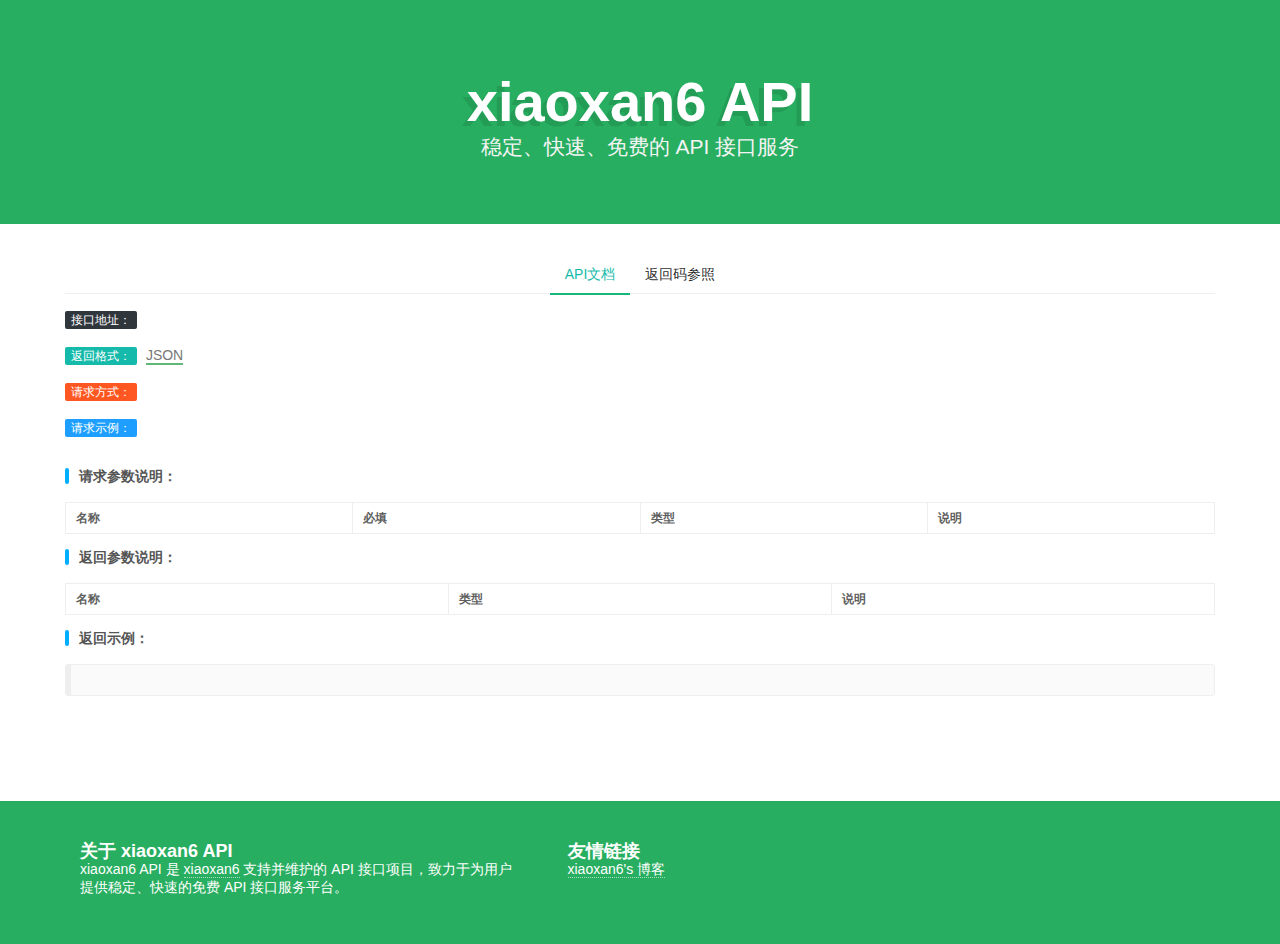
==== commit fe8917fa: "fix: Update docs" ====
--- a/apis_docs.html
+++ b/apis_docs.html
@@ -1,4 +1,4 @@
-<!doctype html>
+<!DOCTYPE html>
 <html lang="zh">
 <head>
     <meta charset="UTF-8">
@@ -11,10 +11,10 @@
     <meta name="keywords" content="API,聚合数据,API数据接口,API,免费接口,免费api接口调用,免费API数据调用,xiaoxan6 API">
     <meta name="author" content="xiaoxan6">
     <meta name="founder" content="xiaoxan6 API">
-    <link href="static/bootstrap/3.3.7/css/bootstrap.min.css" rel="stylesheet">
-    <link rel="stylesheet" href="static/layui/layer.css">
-    <script src="static/layui/layui.js"></script>
-    <link href="static/css/site.min.css" rel="stylesheet">
+    <link href="/static/bootstrap/3.3.7/css/bootstrap.min.css" rel="stylesheet">
+    <link rel="stylesheet" href="/static/layui/layer.css">
+    <script src="/static/layui/layui.js"></script>
+    <link href="/static/css/site.min.css" rel="stylesheet">
     <style>.url {
         word-break: break-all;
         cursor: pointer;
@@ -90,8 +90,7 @@
             <div class="layui-tab-item layui-show">
                 <p class="simpleTable">
                     <span class="layui-badge layui-bg-black">接口地址：</span>
-                    <span class="url"
-                          data-clipboard-text="https://api.oioweb.cn/api/ip/ipaddress">https://api.oioweb.cn/api/ip/ipaddress</span>
+                    <span class="url" data-clipboard-text="" id="url"></span>
                 </p>
                 <p class="simpleTable">
                     <span class="layui-badge layui-bg-green">返回格式：</span>
@@ -99,11 +98,11 @@
                 </p>
                 <p class="simpleTable">
                     <span class="layui-badge">请求方式：</span>
-                    <span class="url" data-clipboard-text="GET/POST">GET/POST</span>
+                    <span class="url" data-clipboard-text="" id="method"></span>
                 </p>
                 <p class="simpleTable">
                     <span class="layui-badge layui-bg-blue">请求示例：</span>
-                    <span class="url" data-clipboard-text="https://api.oioweb.cn/api/ip/ipaddress?ip=114.114.114.114">https://api.oioweb.cn/api/ip/ipaddress?ip=114.114.114.114</span>
+                    <span class="url" data-clipboard-text="" id="url_demo"></span>
                 </p>
                 <p class="linep">请求参数说明：</p>
                 <table class="layui-table" lay-size="sm">
@@ -115,13 +114,7 @@
                         <th>说明</th>
                     </tr>
                     </thead>
-                    <tbody>
-                    <tr>
-                        <td>ip</td>
-                        <td>是</td>
-                        <td>string</td>
-                        <td>支持IPV4/IPV6地址</td>
-                    </tr>
+                    <tbody id="params">
                     </tbody>
                 </table>
                 <p class="linep">返回参数说明：</p>
@@ -133,12 +126,7 @@
                         <th>说明</th>
                     </tr>
                     </thead>
-                    <tbody>
-                    <tr>
-                        <td>start</td>
-                        <td>string</td>
-                        <td>IP段开始</td>
-                    </tr>
+                    <tbody id="response">
                     </tbody>
                 </table>
                 <p class="linep">返回示例：</p>
@@ -153,19 +141,7 @@
                         <th>说明</th>
                     </tr>
                     </thead>
-                    <tbody>
-                    <tr>
-                        <td>200</td>
-                        <td>查询成功</td>
-                    </tr>
-                    <tr>
-                        <td>400</td>
-                        <td>输入参数错误导致失败</td>
-                    </tr>
-                    <tr>
-                        <td>500</td>
-                        <td>服务器端出错导致失败</td>
-                    </tr>
+                    <tbody id="codes">
                     </tbody>
                 </table>
             </div>
@@ -200,11 +176,9 @@
         </div>
     </div>
 </footer>
-</body>
-
-<script src="static/layui/clipboard.min.js"></script>
+<script src="/static/layui/clipboard.min.js"></script>
 <script src="/static/js/jquery.min.js"></script>
-<script src="static/js/docs.js"></script>
+<script src="/static/js/docs.js"></script>
 <script>
     const clipboard = new ClipboardJS('.url');
     clipboard.on('success', function (e) {
@@ -214,4 +188,5 @@
         layer.msg('复制成功!');
     });
 </script>
+</body>
 </html>
